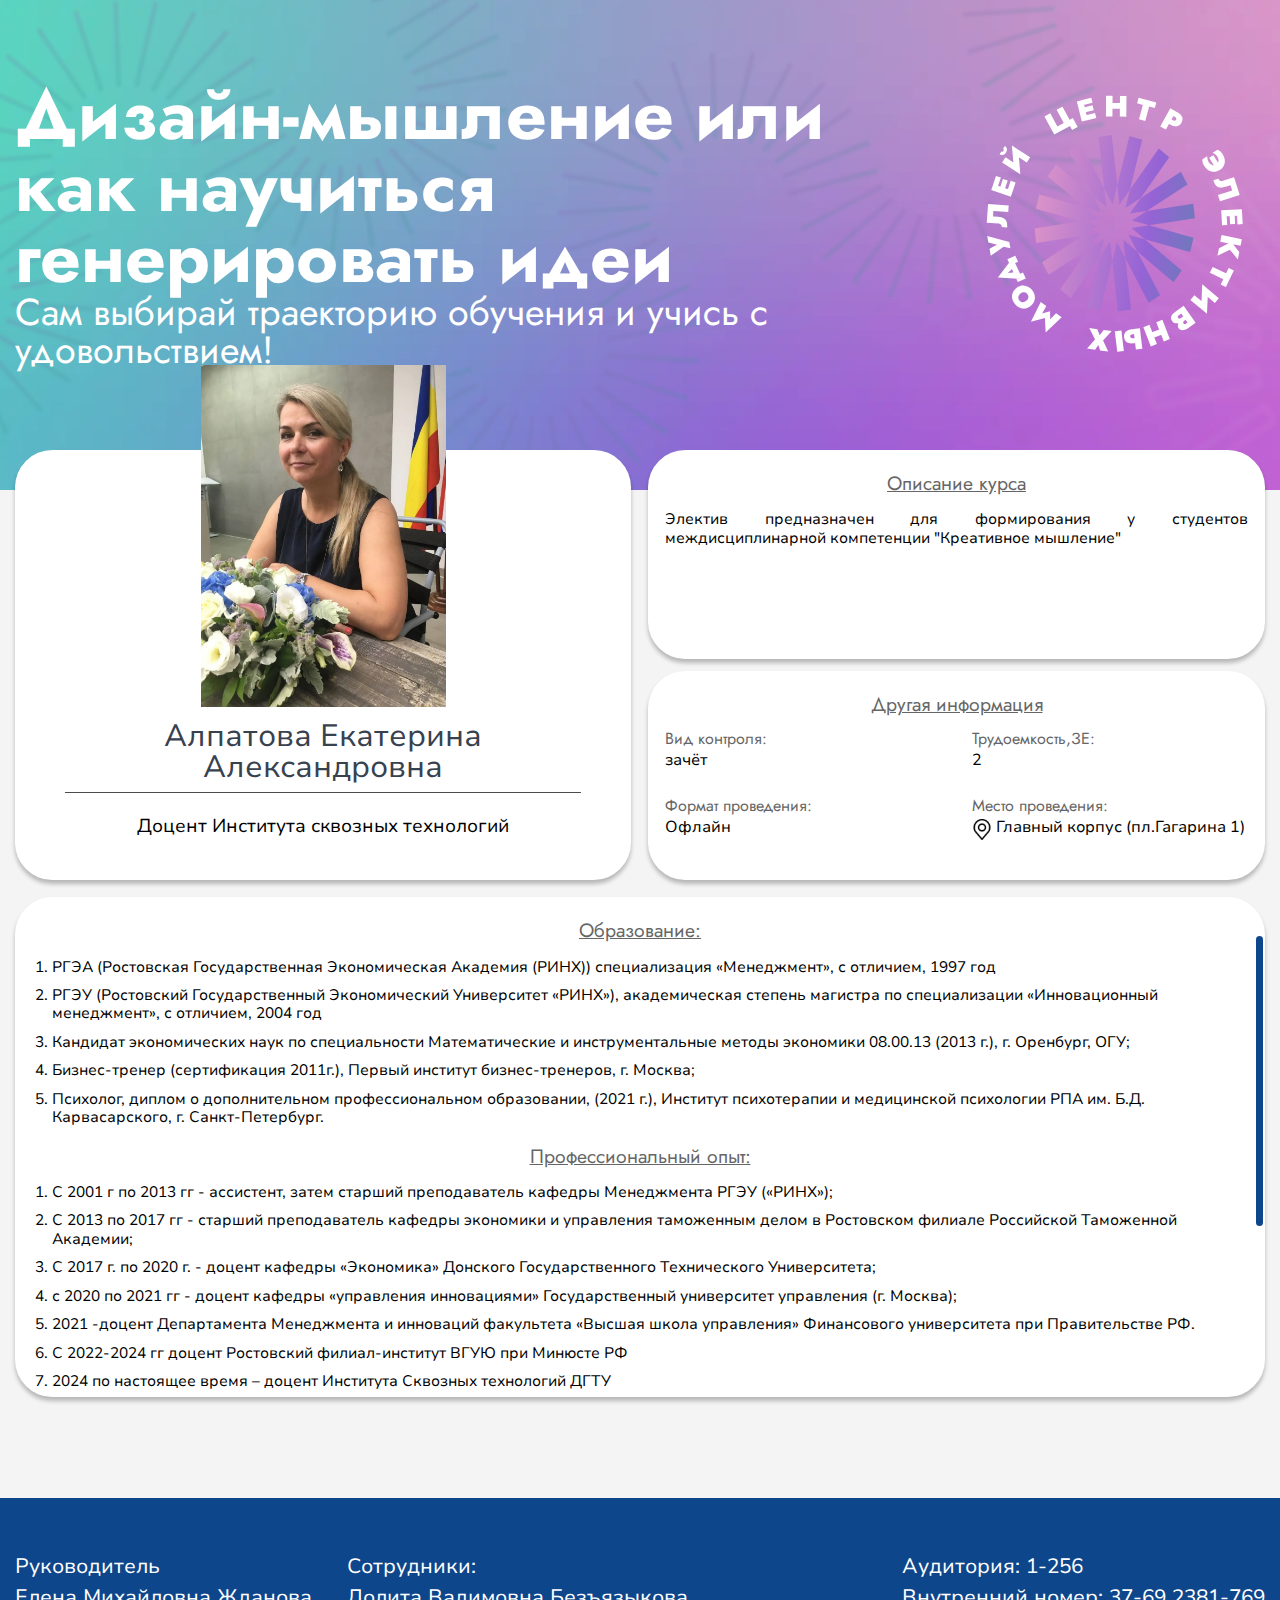
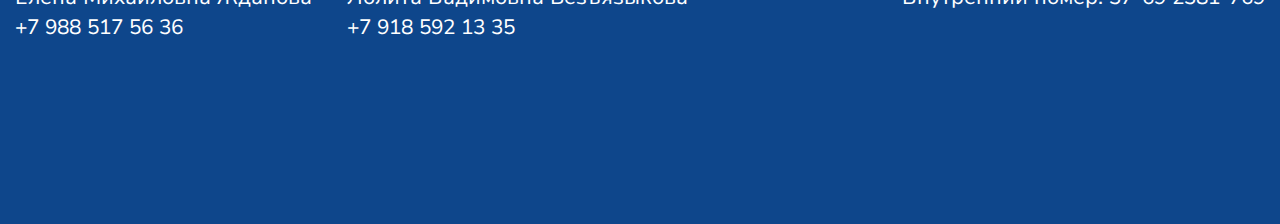
==== elective.html @ 0a111657 "Add files via upload" ====
<!DOCTYPE html>
<html lang="ru">

<head>
	<title>Электив</title>
	<meta charset="UTF-8">
	<meta name="format-detection" content="telephone=no">
	<link rel="stylesheet" href="css/style.min.css?_v=20250312160101">
	<meta name="viewport" content="width=device-width, initial-scale=1.0">
</head>

<body>
	<div class="wrapper">
		<header class="header header--elective">
			<div class="header__container">
				<div class="header__left">
					<h1 class="header__title header__title--bold">Дизайн-мышление или как научиться генерировать идеи</h1>
					<p class="header__subtitle">Сам выбирай траекторию обучения и учись с удовольствием!</p>
				</div>
				<a href="index.html" class="header__right">
					<img src="img/logo.svg" alt="logo">
				</a>
			</div>
		</header>
		<main class="page">
			<div class="page__container">
				<section class="elective">
					<div class="elective__author">
						<div class="elective__img">
							<picture><source srcset="img/teachers/2.webp" type="image/webp"><img src="img/teachers/2.jpg" alt="2"></picture>
						</div>
						<p class="elective__name">
							Алпатова Екатерина Александровна
						</p>
						<p class="elective__subtitle">
							Доцент Института сквозных технологий
						</p>
					</div>
					<div class="elective__double-block">
						<div class="elective__annotation" data-simplebar>
							<p class="elective__block-title">Описание курса</p>
							<div class="elective__text">
								<p>
									Электив предназначен для формирования у студентов междисциплинарной компетенции "Креативное
									мышление"
								</p>
							</div>
						</div>
						<div class="elective__info">
							<p class="elective__block-title">Другая информация</p>
							<div class="elective__info-blocks">
								<div class="elective__info-block">
									<p class="elective__info-title">Вид контроля:</p>
									<p class="elective__info-text">зачёт</p>
								</div>
								<div class="elective__info-block">
									<p class="elective__info-title">Трудоемкость,ЗЕ:</p>
									<p class="elective__info-text">2</p>
								</div>
								<div class="elective__info-block">
									<p class="elective__info-title">Формат проведения:</p>
									<p class="elective__info-text">Офлайн</p>
								</div>
								<div class="elective__info-block">
									<p class="elective__info-title">Место проведения:</p>
									<p class="elective__info-text">
										<img src="img/location.svg" alt="location">
										Главный корпус (пл.Гагарина 1)
									</p>
								</div>
							</div>
						</div>
					</div>
					<div class="elective__author-info" data-simplebar>
						<p class="elective__block-title">Образование:</p>
						<div class="elective__text">
							<ol>
								<li>
									РГЭА (Ростовская Государственная Экономическая Академия (РИНХ)) специализация «Менеджмент», с
									отличием, 1997 год
								</li>
								<li>
									РГЭУ (Ростовский Государственный Экономический Университет «РИНХ»), академическая степень
									магистра по специализации
									«Инновационный менеджмент», с отличием, 2004 год
								</li>
								<li>
									Кандидат экономических наук по специальности Математические и инструментальные методы
									экономики 08.00.13 (2013 г.), г.
									Оренбург, ОГУ;
								</li>
								<li>
									Бизнес-тренер (сертификация 2011г.), Первый институт бизнес-тренеров, г. Москва;
								</li>
								<li>
									Психолог, диплом о дополнительном профессиональном образовании, (2021 г.), Институт
									психотерапии и медицинской
									психологии РПА им. Б.Д. Карвасарского, г. Санкт-Петербург.
								</li>
							</ol>
						</div>
						<p class="elective__block-title">Профессиональный опыт:</p>
						<div class="elective__text">
							<ol>
								<li>
									С 2001 г по 2013 гг
									- ассистент, затем старший преподаватель кафедры Менеджмента РГЭУ («РИНХ»);
								</li>
								<li>
									С 2013 по 2017 гг
									- старший преподаватель кафедры экономики и управления таможенным делом в Ростовском филиале
									Российской Таможенной
									Академии;
								</li>
								<li>
									С 2017 г. по 2020 г.
									- доцент кафедры «Экономика» Донского Государственного Технического Университета;
								</li>
								<li>
									с 2020 по 2021 гг
									- доцент кафедры «управления инновациями» Государственный университет управления (г. Москва);
								</li>
								<li>
									2021
									-доцент Департамента Менеджмента и инноваций факультета «Высшая школа управления» Финансового
									университета при
									Правительстве РФ.
								</li>
								<li>
									С 2022-2024 гг
									доцент Ростовский филиал-институт ВГУЮ при Минюсте РФ
								</li>
								<li>
									2024 по настоящее время – доцент Института Сквозных технологий ДГТУ
								</li>
								<p>
									С 2004 по 2020 гг. участвовала в качестве преподавателя-тренера в реализации «президентских»
									программ, а также в
									реализации программы «Экономическое развитие и инновационная экономика» по подготовке
									управленческих кадров для
									организаций народного хозяйства РФ»: в сфере здравоохранения, образования и культуры (на базе
									ЮФО).
								</p>
								<p>
									Автор более 20 авторских курсов и тренингов
								</p>
							</ol>
						</div>
					</div>
				</section>
			</div>
		</main>
		<footer class="footer">
			<div class="footer__container">
				<div class="footer__left">
					<div class="footer__block">
						<p>
							Руководитель
						</p>
						<p>
							Елена Михайловна Жданова
						</p>
						<a href="tel:+79885175636">
							+7 988 517 56 36
						</a>
					</div>
					<div class="footer__block">
						<p>
							Сотрудники:
						</p>
						<p>
							Лолита Вадимовна Безъязыкова
						</p>
						<a href="tel:+79185921335">
							+7 918 592 13 35
						</a>
					</div>
				</div>
				<div class="footer__right">
					<div class="footer__block">
						<p>
							Аудитория: 1-256
						</p>
						<p>
							Внутренний номер: 37-69 2381-769
						</p>
					</div>
				</div>
			</div>
		</footer>
	</div>
	<script src="js/app.min.js?_v=20250312160101"></script>
</body>

</html>
---- css/style.min.css ----
@font-face{font-family:Jost;font-display:swap;src:url(../fonts/Jost-Black.woff2) format("woff2"),url(../fonts/Jost-Black.woff) format("woff");font-weight:900;font-style:normal}@font-face{font-family:Jost;font-display:swap;src:url(../fonts/Jost-Bold.woff2) format("woff2"),url(../fonts/Jost-Bold.woff) format("woff");font-weight:700;font-style:normal}@font-face{font-family:Jost;font-display:swap;src:url(../fonts/Jost-Regular.woff2) format("woff2"),url(../fonts/Jost-Regular.woff) format("woff");font-weight:400;font-style:normal}@font-face{font-family:NunitoSans;font-display:swap;src:url(../fonts/NunitoSans-Bold.woff2) format("woff2"),url(../fonts/NunitoSans-Bold.woff) format("woff");font-weight:700;font-style:normal}@font-face{font-family:NunitoSans;font-display:swap;src:url(../fonts/NunitoSans-Regular.woff2) format("woff2"),url(../fonts/NunitoSans-Regular.woff) format("woff");font-weight:400;font-style:normal}*{padding:0;margin:0;border:0}*,:after,:before{-webkit-box-sizing:border-box;box-sizing:border-box}body,html{height:100%;min-width:320px}body{color:#000;line-height:1;font-family:NunitoSans;font-size:1rem;-ms-text-size-adjust:100%;-moz-text-size-adjust:100%;-webkit-text-size-adjust:100%;-webkit-font-smoothing:antialiased;-moz-osx-font-smoothing:grayscale}button,input,textarea{font-family:NunitoSans;font-size:inherit}button{cursor:pointer;color:inherit;background-color:inherit}a{color:inherit}a:link,a:visited{text-decoration:none}a:hover{text-decoration:none}ul li{list-style:none}img{vertical-align:top}h1,h2,h3,h4,h5,h6{font-weight:inherit;font-size:inherit}body{background-color:#f4f4f4}.lock body{overflow:hidden;-ms-touch-action:none;touch-action:none}.wrapper{min-height:100%;display:-webkit-box;display:-ms-flexbox;display:flex;-webkit-box-orient:vertical;-webkit-box-direction:normal;-ms-flex-direction:column;flex-direction:column;overflow:hidden}.wrapper>main{-webkit-box-flex:1;-ms-flex:1 1 auto;flex:1 1 auto}.wrapper>*{min-width:0}[class*=__container]{max-width:106.25rem;-webkit-box-sizing:content-box;box-sizing:content-box;margin:0 auto;padding:0 .9375rem}[class*=-ibg]{position:relative}[class*=-ibg] img{position:absolute;width:100%;height:100%;top:0;left:0;-o-object-fit:cover;object-fit:cover}[class*=-ibg_contain] img{-o-object-fit:contain;object-fit:contain}@-webkit-keyframes animateCircle{from{-webkit-transform:rotate(0);transform:rotate(0)}to{-webkit-transform:rotate(360deg);transform:rotate(360deg)}}@keyframes animateCircle{from{-webkit-transform:rotate(0);transform:rotate(0)}to{-webkit-transform:rotate(360deg);transform:rotate(360deg)}}.no-webp .header{background:url(../img/lines.svg) center/cover no-repeat,url(../img/bg.png) center/cover no-repeat}.header__container{display:-webkit-box;display:-ms-flexbox;display:flex;-webkit-box-align:center;-ms-flex-align:center;align-items:center;-webkit-box-pack:justify;-ms-flex-pack:justify;justify-content:space-between;gap:3.125rem}.header__left{color:#fff;font-family:Jost}.header__title{line-height:100%}.header__title--bold{font-weight:700}.header__subtitle{line-height:100%}.header__right img{max-width:100%;min-width:18.75rem;-webkit-animation:animateCircle 50s linear forwards infinite;animation:animateCircle 50s linear forwards infinite}.footer{background-color:#0e468b;color:#fff}.footer__container{display:-webkit-box;display:-ms-flexbox;display:flex;-webkit-box-align:start;-ms-flex-align:start;align-items:flex-start;-webkit-box-pack:justify;-ms-flex-pack:justify;justify-content:space-between;-webkit-column-gap:1.25rem;-moz-column-gap:1.25rem;column-gap:1.25rem;row-gap:2.5rem;-ms-flex-wrap:wrap;flex-wrap:wrap}.footer__left{display:-webkit-box;display:-ms-flexbox;display:flex;-webkit-box-align:start;-ms-flex-align:start;align-items:flex-start;-webkit-column-gap:2.1875rem;-moz-column-gap:2.1875rem;column-gap:2.1875rem;row-gap:.9375rem;-ms-flex-wrap:wrap;flex-wrap:wrap}.footer__block{display:-webkit-box;display:-ms-flexbox;display:flex;-webkit-box-orient:vertical;-webkit-box-direction:normal;-ms-flex-direction:column;flex-direction:column;gap:.625rem}.electives{display:-webkit-box;display:-ms-flexbox;display:flex;-webkit-box-orient:vertical;-webkit-box-direction:normal;-ms-flex-direction:column;flex-direction:column}.electives__header{background-color:#fff;-webkit-box-shadow:0 4px 4px rgba(0,0,0,.25);box-shadow:0 4px 4px rgba(0,0,0,.25)}.electives__header p{font-family:Jost;color:#38424f}.electives__search-block{display:-webkit-box;display:-ms-flexbox;display:flex;-webkit-box-align:end;-ms-flex-align:end;align-items:flex-end;gap:1.0625rem}.electives__search-input{-webkit-box-flex:0;-ms-flex:0 0 41%;flex:0 0 41%}.electives__search-input p{font-family:Jost;margin:0 0 .4375rem 0;color:#38424f}.electives__input{width:100%;outline:0;padding:.625rem 1.875rem;border-radius:.375rem;-webkit-box-shadow:0 4px 4px rgba(0,0,0,.25);box-shadow:0 4px 4px rgba(0,0,0,.25);font-size:1.25rem;color:#888e95}.electives__input::-webkit-input-placeholder{color:#888e95}.electives__input::-moz-placeholder{color:#888e95}.electives__input:-ms-input-placeholder{color:#888e95}.electives__input::-ms-input-placeholder{color:#888e95}.electives__input::placeholder{color:#888e95}.electives__btn{-webkit-box-flex:1;-ms-flex:1 1 100%;flex:1 1 100%;border:1px solid #848a91;color:#848a91;border-radius:.375rem;padding:.6875rem;-webkit-transition:.1s;transition:.1s}.electives__blocks{margin:2.9375rem 0 0 0;display:-ms-grid;display:grid;grid-template-columns:repeat(auto-fit,minmax(450px,1fr));-webkit-column-gap:1.5625rem;-moz-column-gap:1.5625rem;column-gap:1.5625rem;row-gap:1.0625rem}.electives__nav{margin:2.25rem 0 0 0;-ms-flex-item-align:center;-ms-grid-row-align:center;align-self:center;display:-webkit-box;display:-ms-flexbox;display:flex;-webkit-box-align:center;-ms-flex-align:center;align-items:center;gap:.625rem}.electives__nav li._active{color:#0e468b}.electives__nav li a{-webkit-transition:.1s;transition:.1s}.elective-block{background-color:#fff;-webkit-box-shadow:0 4px 4px rgba(0,0,0,.25);box-shadow:0 4px 4px rgba(0,0,0,.25);display:-webkit-box;display:-ms-flexbox;display:flex;-webkit-box-orient:vertical;-webkit-box-direction:normal;-ms-flex-direction:column;flex-direction:column;-webkit-transition:.1s;transition:.1s}.elective-block__title{font-family:Jost;font-weight:700;font-size:1.25rem;text-decoration:underline;-webkit-transition:.1s;transition:.1s}.elective-block__author>p{color:#888e95}.elective-block__author-block{margin:.75rem 0 0 0;display:-webkit-box;display:-ms-flexbox;display:flex;-webkit-box-align:start;-ms-flex-align:start;align-items:flex-start;gap:1.5625rem}.elective-block__img{-webkit-box-flex:0;-ms-flex:0 0 5.625rem;flex:0 0 5.625rem;width:5.625rem;height:5.625rem;border-radius:50%;overflow:hidden}.elective-block__img img{max-width:100%}.elective-block__author-name{font-weight:700;color:#38424f;font-size:1rem;margin:0 0 .625rem 0}.elective-block__description p,.elective-block__description ul{line-height:120%}.elective-block__description p:not(:last-child),.elective-block__description ul:not(:last-child){margin-bottom:.9375rem}.elective-block__description p._bold{font-weight:600}.questions{margin:2.25rem 0 0 0;background:#fff;-webkit-box-shadow:0 4px 4px rgba(0,0,0,.25);box-shadow:0 4px 4px rgba(0,0,0,.25)}.questions__title{font-family:Jost;font-weight:700;color:#38424f}.spollers__title{text-align:left;width:100%;display:-webkit-box;display:-ms-flexbox;display:flex;-webkit-box-align:center;-ms-flex-align:center;align-items:center;-webkit-box-pack:justify;-ms-flex-pack:justify;justify-content:space-between;gap:.625rem;font-weight:700;color:#38424f;position:relative}.spollers__title::after{content:"";position:absolute;bottom:0;height:1px;background-color:#666}.spollers__title._spoller-active .spollers__plus::after{-webkit-transform:translate(-50%,-50%);-ms-transform:translate(-50%,-50%);transform:translate(-50%,-50%)}.spollers__plus{-webkit-box-flex:0;-ms-flex:0 0 3.75rem;flex:0 0 3.75rem;width:3.75rem;height:3.75rem;border-radius:50%;border:4px solid #666;position:relative}.spollers__plus::after,.spollers__plus::before{content:"";position:absolute;top:50%;left:50%;-webkit-transform:translate(-50%,-50%);-ms-transform:translate(-50%,-50%);transform:translate(-50%,-50%);width:2.0625rem;height:.1875rem;background-color:#666;border-radius:.375rem}.spollers__plus::after{-webkit-transform:translate(-50%,-50%) rotate(90deg);-ms-transform:translate(-50%,-50%) rotate(90deg);transform:translate(-50%,-50%) rotate(90deg);-webkit-transition:.2s;transition:.2s}.spollers__body{background-color:#f4f4f4}.spollers__body p{line-height:120%}.spollers__body p:not(:last-child){margin-bottom:.9375rem}.elective{margin-top:-4.1875rem;display:-ms-grid;display:grid;-ms-grid-columns:(1fr)[3];grid-template-columns:repeat(3,1fr);gap:1.0625rem}.elective>div{max-height:31.25rem}.elective .elective__annotation,.elective .elective__author,.elective .elective__author-info,.elective .elective__info{background-color:#fff;-webkit-box-shadow:0 4px 4px rgba(0,0,0,.25);box-shadow:0 4px 4px rgba(0,0,0,.25)}.elective .elective__annotation .simplebar-scrollbar::before,.elective .elective__author .simplebar-scrollbar::before,.elective .elective__author-info .simplebar-scrollbar::before,.elective .elective__info .simplebar-scrollbar::before{background:#0e468b;border-radius:7px;left:2px;right:2px;opacity:1}.elective__author{min-width:16.25rem;display:-webkit-box;display:-ms-flexbox;display:flex;-webkit-box-orient:vertical;-webkit-box-direction:normal;-ms-flex-direction:column;flex-direction:column;-webkit-box-align:center;-ms-flex-align:center;align-items:center;text-align:center}.elective__img{margin-top:-5.3125rem}.elective__img img{max-width:15.3125rem;width:100%;aspect-ratio:245/342;-o-object-fit:cover;object-fit:cover}.elective__name{margin:.875rem 0 1.375rem 0;padding:0 0 .5625rem 0;color:#38424f;display:inline-block;border-bottom:1px solid #4d4d4d}.elective__subtitle{line-height:120%}.elective .elective__annotation,.elective .elective__author-info{padding:1.5rem 1.0625rem}.elective__block-title{text-align:center;color:#666;text-decoration:underline;font-family:Jost;margin:0 0 1.0625rem 0}.elective__text p{text-align:justify;line-height:120%}.elective__text p:not(:last-child){margin-bottom:.9375rem}.elective__text p._bold{font-weight:600}.elective__text ol,.elective__text ul{line-height:120%}.elective__text ol li:not(:last-child),.elective__text ul li:not(:last-child){margin-bottom:.625rem}.elective__text ol{padding:0 0 0 1.25rem}.elective__double-block{display:-ms-grid;display:grid;-ms-grid-rows:1fr 1fr;grid-template-rows:1fr 1fr;gap:.75rem}.elective__info{padding:1.5rem 1.0625rem;width:100%}.elective__info-blocks{display:-ms-grid;display:grid;-ms-grid-columns:1fr 1fr;grid-template-columns:1fr 1fr;gap:1.875rem}.elective__info-block{display:-webkit-box;display:-ms-flexbox;display:flex;-webkit-box-orient:vertical;-webkit-box-direction:normal;-ms-flex-direction:column;flex-direction:column;gap:.3125rem}.elective__annotation{max-height:16.875rem}.elective__author-info .elective__text:not(:last-child){margin-bottom:1.25rem}.elective__info-title{color:#666;font-family:Jost}[data-simplebar]{position:relative;-webkit-box-orient:vertical;-webkit-box-direction:normal;-ms-flex-direction:column;flex-direction:column;-ms-flex-wrap:wrap;flex-wrap:wrap;-webkit-box-pack:start;-ms-flex-pack:start;justify-content:flex-start;-ms-flex-line-pack:start;align-content:flex-start;-webkit-box-align:start;-ms-flex-align:start;align-items:flex-start}.simplebar-wrapper{overflow:hidden;width:inherit;height:inherit;max-width:inherit;max-height:inherit}.simplebar-mask{direction:inherit;position:absolute;overflow:hidden;padding:0;margin:0;left:0;top:0;bottom:0;right:0;width:auto!important;height:auto!important;z-index:0}.simplebar-offset{direction:inherit!important;-webkit-box-sizing:inherit!important;box-sizing:inherit!important;resize:none!important;position:absolute;top:0;left:0;bottom:0;right:0;padding:0;margin:0;-webkit-overflow-scrolling:touch}.simplebar-content-wrapper{direction:inherit;-webkit-box-sizing:border-box!important;box-sizing:border-box!important;position:relative;display:block;height:100%;width:auto;max-width:100%;max-height:100%;overflow:auto;scrollbar-width:none;-ms-overflow-style:none}.simplebar-content-wrapper::-webkit-scrollbar,.simplebar-hide-scrollbar::-webkit-scrollbar{display:none;width:0;height:0}.simplebar-content:after,.simplebar-content:before{content:" ";display:table}.simplebar-placeholder{max-height:100%;max-width:100%;width:100%;pointer-events:none}.simplebar-height-auto-observer-wrapper{-webkit-box-sizing:inherit!important;box-sizing:inherit!important;height:100%;width:100%;max-width:1px;position:relative;float:left;max-height:1px;overflow:hidden;z-index:-1;padding:0;margin:0;pointer-events:none;-webkit-box-flex:inherit;-ms-flex-positive:inherit;flex-grow:inherit;-ms-flex-negative:0;flex-shrink:0;-ms-flex-preferred-size:0;flex-basis:0}.simplebar-height-auto-observer{-webkit-box-sizing:inherit;box-sizing:inherit;display:block;opacity:0;position:absolute;top:0;left:0;height:1000%;width:1000%;min-height:1px;min-width:1px;overflow:hidden;pointer-events:none;z-index:-1}.simplebar-track{z-index:1;position:absolute;right:0;bottom:0;pointer-events:none;overflow:hidden}[data-simplebar].simplebar-dragging{pointer-events:none;-webkit-touch-callout:none;-webkit-user-select:none;-moz-user-select:none;-ms-user-select:none;user-select:none}[data-simplebar].simplebar-dragging .simplebar-content{pointer-events:none;-webkit-touch-callout:none;-webkit-user-select:none;-moz-user-select:none;-ms-user-select:none;user-select:none}[data-simplebar].simplebar-dragging .simplebar-track{pointer-events:all}.simplebar-scrollbar{position:absolute;left:0;right:0;min-height:10px}.simplebar-scrollbar:before{position:absolute;content:"";background:#0e468b;border-radius:7px;left:2px;right:2px;opacity:0;-webkit-transition:opacity .2s .5s linear;transition:opacity .2s .5s linear}.simplebar-scrollbar.simplebar-visible:before{opacity:.5;-webkit-transition-delay:0s;transition-delay:0s;-webkit-transition-duration:0s;transition-duration:0s}.simplebar-track.simplebar-vertical{top:0;width:11px}.simplebar-scrollbar:before{top:2px;bottom:2px;left:2px;right:2px}.simplebar-track.simplebar-horizontal{left:0;height:11px}.simplebar-track.simplebar-horizontal .simplebar-scrollbar{right:auto;left:0;top:0;bottom:0;min-height:0;min-width:10px;width:auto}[data-simplebar-direction=rtl] .simplebar-track.simplebar-vertical{right:auto;left:0}.simplebar-dummy-scrollbar-size{direction:rtl;position:fixed;opacity:0;visibility:hidden;height:500px;width:500px;overflow-y:hidden;overflow-x:scroll;-ms-overflow-style:scrollbar!important}.simplebar-dummy-scrollbar-size>div{width:200%;height:200%;margin:10px 0}.simplebar-hide-scrollbar{position:fixed;left:0;visibility:hidden;overflow-y:scroll;scrollbar-width:none;-ms-overflow-style:none}@media (min-width:108.125em){.header{padding-top:6.25rem}.header{padding-bottom:6rem}.header__title{font-size:5.625rem}.header__subtitle{font-size:3rem}.header--elective{padding-bottom:10rem}.footer{margin-top:8.125rem}.footer{padding-top:4.6875rem}.footer{padding-bottom:15.625rem}.footer__block a,.footer__block p{font-size:1.5rem}.electives{margin-top:4.75rem}.electives__header{padding-top:3.25rem}.electives__header{padding-bottom:3.25rem}.electives__header{padding-left:4rem}.electives__header{padding-eight:4rem}.electives__header{border-radius:1.875rem}.electives__header p{font-size:3rem}.electives__search-block{margin-top:2.9375rem}.electives__search-input p{font-size:2.25rem}.electives__nav li{font-size:1.5rem}.elective-block{border-radius:1.875rem}.elective-block{padding-top:3rem}.elective-block{padding-bottom:9.375rem}.elective-block{padding-left:4rem}.elective-block{padding-right:4rem}.elective-block__title{margin-bottom:2.5rem}.elective-block__description{margin-top:4.375rem}.questions{border-radius:1.875rem}.questions{padding-top:4.5rem}.questions{padding-bottom:3.3125rem}.questions__title{font-size:4.375rem}.questions__title{padding-left:4rem}.questions__title{padding-right:4rem}.questions__spollers{margin-top:4.6875rem}.spollers__title{font-size:1.5rem}.spollers__title{padding-top:1.625rem}.spollers__title{padding-bottom:1.625rem}.spollers__title{padding-left:4rem}.spollers__title{padding-right:4rem}.spollers__title::after{left:4rem}.spollers__title::after{right:4rem}.spollers__body{padding-top:2.5rem}.spollers__body{padding-bottom:3.75rem}.spollers__body{padding-left:4rem}.spollers__body{padding-right:4rem}.spollers__body p{font-size:1.25rem}.elective .elective__annotation,.elective .elective__author,.elective .elective__author-info,.elective .elective__info{border-radius:3.125rem}.elective .elective__annotation .simplebar-content-wrapper,.elective .elective__author .simplebar-content-wrapper,.elective .elective__author-info .simplebar-content-wrapper,.elective .elective__info .simplebar-content-wrapper{border-radius:3.125rem}.elective .elective__annotation .simplebar-track.simplebar-vertical,.elective .elective__author .simplebar-track.simplebar-vertical,.elective .elective__author-info .simplebar-track.simplebar-vertical,.elective .elective__info .simplebar-track.simplebar-vertical{top:3.125rem}.elective .elective__annotation .simplebar-track.simplebar-vertical,.elective .elective__author .simplebar-track.simplebar-vertical,.elective .elective__author-info .simplebar-track.simplebar-vertical,.elective .elective__info .simplebar-track.simplebar-vertical{bottom:3.125rem}.elective__author{padding-left:4rem}.elective__author{padding-right:4rem}.elective__author{padding-bottom:3.375rem}.elective__name{font-size:2.25rem}.elective__subtitle{font-size:1.25rem}.elective__block-title{font-size:1.25rem}.elective__text p{font-size:1rem}.elective__text ol,.elective__text ul{font-size:1rem}}@media (max-width:85em){.elective{margin-top:-2.5rem}}@media (max-width:81.25em){.elective{-ms-grid-columns:1fr 1fr;grid-template-columns:1fr 1fr}.elective__author-info{-ms-grid-column:1;-ms-grid-column-span:2;grid-column:1/3}}@media (max-width:71.875em){.electives__search-input{-webkit-box-flex:0;-ms-flex:0 0 35%;flex:0 0 35%}}@media (max-width:69.375em){.elective__author{max-width:100%}.elective__img{margin-top:-2.8125rem}.elective .elective__annotation,.elective .elective__author-info{max-width:100%}.elective__info{max-width:100%}}@media (max-width:68.75em){.spollers__plus{-webkit-box-flex:0;-ms-flex:0 0 2.5rem;flex:0 0 2.5rem;width:2.5rem;height:2.5rem;border:2px solid #666}.spollers__plus::after,.spollers__plus::before{width:1.25rem;height:.125rem}}@media (max-width:62.5em){.header__right img{width:12.5rem;min-width:auto}.electives__blocks{grid-template-columns:repeat(auto-fit,minmax(350px,1fr))}}@media (max-width:56.25em){.elective{margin-top:-1.25rem;display:-ms-grid;display:grid;-ms-grid-columns:1fr;grid-template-columns:1fr}.elective__double-block{max-height:43.75rem!important}.elective__author-info{-ms-grid-column:1;-ms-grid-column-span:1;grid-column:1/2}}@media (max-width:47.5em){.electives__search-block{-webkit-box-orient:vertical;-webkit-box-direction:normal;-ms-flex-direction:column;flex-direction:column;gap:.625rem;-webkit-box-align:end;-ms-flex-align:end;align-items:flex-end}.electives__search-input{-webkit-box-flex:1;-ms-flex:1 1 100%;flex:1 1 100%;width:100%}.electives__btn{margin:.3125rem 0 0 0}}@media (max-width:46.25em){.elective{margin-top:3.75rem}}@media (max-width:35.625em){.header__container{-webkit-box-orient:vertical;-webkit-box-direction:reverse;-ms-flex-direction:column-reverse;flex-direction:column-reverse;-webkit-box-align:start;-ms-flex-align:start;align-items:flex-start;gap:.625rem}.header__title{margin:0 0 .625rem 0}.header__right img{width:6.25rem;min-width:auto}}@media (max-width:31.25em){.electives__blocks{-ms-grid-columns:1fr;grid-template-columns:1fr}}@media (max-width:20em){.header{padding-top:1.25rem}.header{padding-bottom:1.25rem}.header__title{font-size:2rem}.header__subtitle{font-size:1rem}.header--elective{padding-bottom:1.25rem}.footer{margin-top:2.5rem}.footer{padding-top:1.25rem}.footer{padding-bottom:3.125rem}.footer__block a,.footer__block p{font-size:.875rem}.electives{margin-top:1.875rem}.electives__header{padding-top:.9375rem}.electives__header{padding-bottom:.9375rem}.electives__header{padding-left:1.25rem}.electives__header{padding-eight:1.25rem}.electives__header{border-radius:.625rem}.electives__header p{font-size:1.375rem}.electives__search-block{margin-top:.9375rem}.electives__search-input p{font-size:1.125rem}.electives__nav li{font-size:1.125rem}.elective-block{border-radius:.625rem}.elective-block{padding-top:1.25rem}.elective-block{padding-bottom:2.5rem}.elective-block{padding-left:1.25rem}.elective-block{padding-right:1.25rem}.elective-block__title{margin-bottom:.9375rem}.elective-block__description{margin-top:1.875rem}.questions{border-radius:.625rem}.questions{padding-top:1.875rem}.questions{padding-bottom:1.25rem}.questions__title{font-size:1.875rem}.questions__title{padding-left:.9375rem}.questions__title{padding-right:.9375rem}.questions__spollers{margin-top:1.25rem}.spollers__title{font-size:1.125rem}.spollers__title{padding-top:.625rem}.spollers__title{padding-bottom:.625rem}.spollers__title{padding-left:.9375rem}.spollers__title{padding-right:.9375rem}.spollers__title::after{left:.9375rem}.spollers__title::after{right:.9375rem}.spollers__body{padding-top:1.25rem}.spollers__body{padding-bottom:1.25rem}.spollers__body{padding-left:.9375rem}.spollers__body{padding-right:.9375rem}.spollers__body p{font-size:1rem}.elective .elective__annotation,.elective .elective__author,.elective .elective__author-info,.elective .elective__info{border-radius:.625rem}.elective .elective__annotation .simplebar-content-wrapper,.elective .elective__author .simplebar-content-wrapper,.elective .elective__author-info .simplebar-content-wrapper,.elective .elective__info .simplebar-content-wrapper{border-radius:.625rem}.elective .elective__annotation .simplebar-track.simplebar-vertical,.elective .elective__author .simplebar-track.simplebar-vertical,.elective .elective__author-info .simplebar-track.simplebar-vertical,.elective .elective__info .simplebar-track.simplebar-vertical{top:.625rem}.elective .elective__annotation .simplebar-track.simplebar-vertical,.elective .elective__author .simplebar-track.simplebar-vertical,.elective .elective__author-info .simplebar-track.simplebar-vertical,.elective .elective__info .simplebar-track.simplebar-vertical{bottom:.625rem}.elective__author{padding-left:1.25rem}.elective__author{padding-right:1.25rem}.elective__author{padding-bottom:1.25rem}.elective__name{font-size:1.25rem}.elective__subtitle{font-size:1rem}.elective__block-title{font-size:1.125rem}.elective__text p{font-size:.875rem}.elective__text ol,.elective__text ul{font-size:.875rem}}@media (min-width:20em)and (max-width:108.125em){@supports (padding-top:clamp(1.25rem ,0.115248227rem + 5.6737588652vw ,6.25rem)){.header{padding-top:clamp(1.25rem ,.115248227rem + 5.6737588652vw ,6.25rem)}}@supports not (padding-top:clamp(1.25rem ,0.115248227rem + 5.6737588652vw ,6.25rem)){.header{padding-top:calc(1.25rem + 5*(100vw - 20rem)/ 88.125)}}@supports (padding-bottom:clamp(1.25rem ,0.1719858156rem + 5.390070922vw ,6rem)){.header{padding-bottom:clamp(1.25rem ,.1719858156rem + 5.390070922vw ,6rem)}}@supports not (padding-bottom:clamp(1.25rem ,0.1719858156rem + 5.390070922vw ,6rem)){.header{padding-bottom:calc(1.25rem + 4.75*(100vw - 20rem)/ 88.125)}}@supports (font-size:clamp(2rem ,1.1773049645rem + 4.1134751773vw ,5.625rem)){.header__title{font-size:clamp(2rem ,1.1773049645rem + 4.1134751773vw ,5.625rem)}}@supports not (font-size:clamp(2rem ,1.1773049645rem + 4.1134751773vw ,5.625rem)){.header__title{font-size:calc(2rem + 3.625*(100vw - 20rem)/ 88.125)}}@supports (font-size:clamp(1rem ,0.5460992908rem + 2.2695035461vw ,3rem)){.header__subtitle{font-size:clamp(1rem ,.5460992908rem + 2.2695035461vw ,3rem)}}@supports not (font-size:clamp(1rem ,0.5460992908rem + 2.2695035461vw ,3rem)){.header__subtitle{font-size:calc(1rem + 2*(100vw - 20rem)/ 88.125)}}@supports (padding-bottom:clamp(1.25rem ,-0.7358156028rem + 9.9290780142vw ,10rem)){.header--elective{padding-bottom:clamp(1.25rem ,-.7358156028rem + 9.9290780142vw ,10rem)}}@supports not (padding-bottom:clamp(1.25rem ,-0.7358156028rem + 9.9290780142vw ,10rem)){.header--elective{padding-bottom:calc(1.25rem + 8.75*(100vw - 20rem)/ 88.125)}}@supports (margin-top:clamp(2.5rem ,1.2234042553rem + 6.3829787234vw ,8.125rem)){.footer{margin-top:clamp(2.5rem ,1.2234042553rem + 6.3829787234vw ,8.125rem)}}@supports not (margin-top:clamp(2.5rem ,1.2234042553rem + 6.3829787234vw ,8.125rem)){.footer{margin-top:calc(2.5rem + 5.625*(100vw - 20rem)/ 88.125)}}@supports (padding-top:clamp(1.25rem ,0.469858156rem + 3.9007092199vw ,4.6875rem)){.footer{padding-top:clamp(1.25rem ,.469858156rem + 3.9007092199vw ,4.6875rem)}}@supports not (padding-top:clamp(1.25rem ,0.469858156rem + 3.9007092199vw ,4.6875rem)){.footer{padding-top:calc(1.25rem + 3.4375*(100vw - 20rem)/ 88.125)}}@supports (padding-bottom:clamp(3.125rem ,0.2881205674rem + 14.1843971631vw ,15.625rem)){.footer{padding-bottom:clamp(3.125rem ,.2881205674rem + 14.1843971631vw ,15.625rem)}}@supports not (padding-bottom:clamp(3.125rem ,0.2881205674rem + 14.1843971631vw ,15.625rem)){.footer{padding-bottom:calc(3.125rem + 12.5*(100vw - 20rem)/ 88.125)}}@supports (font-size:clamp(0.875rem ,0.7331560284rem + 0.7092198582vw ,1.5rem)){.footer__block a,.footer__block p{font-size:clamp(.875rem ,.7331560284rem + .7092198582vw ,1.5rem)}}@supports not (font-size:clamp(0.875rem ,0.7331560284rem + 0.7092198582vw ,1.5rem)){.footer__block a,.footer__block p{font-size:calc(.875rem + .625*(100vw - 20rem)/ 88.125)}}@supports (margin-top:clamp(1.875rem ,1.2225177305rem + 3.2624113475vw ,4.75rem)){.electives{margin-top:clamp(1.875rem ,1.2225177305rem + 3.2624113475vw ,4.75rem)}}@supports not (margin-top:clamp(1.875rem ,1.2225177305rem + 3.2624113475vw ,4.75rem)){.electives{margin-top:calc(1.875rem + 2.875*(100vw - 20rem)/ 88.125)}}@supports (padding-top:clamp(0.9375rem ,0.412677305rem + 2.6241134752vw ,3.25rem)){.electives__header{padding-top:clamp(.9375rem ,.412677305rem + 2.6241134752vw ,3.25rem)}}@supports not (padding-top:clamp(0.9375rem ,0.412677305rem + 2.6241134752vw ,3.25rem)){.electives__header{padding-top:calc(.9375rem + 2.3125*(100vw - 20rem)/ 88.125)}}@supports (padding-bottom:clamp(0.9375rem ,0.412677305rem + 2.6241134752vw ,3.25rem)){.electives__header{padding-bottom:clamp(.9375rem ,.412677305rem + 2.6241134752vw ,3.25rem)}}@supports not (padding-bottom:clamp(0.9375rem ,0.412677305rem + 2.6241134752vw ,3.25rem)){.electives__header{padding-bottom:calc(.9375rem + 2.3125*(100vw - 20rem)/ 88.125)}}@supports (padding-left:clamp(1.25rem ,0.6258865248rem + 3.1205673759vw ,4rem)){.electives__header{padding-left:clamp(1.25rem ,.6258865248rem + 3.1205673759vw ,4rem)}}@supports not (padding-left:clamp(1.25rem ,0.6258865248rem + 3.1205673759vw ,4rem)){.electives__header{padding-left:calc(1.25rem + 2.75*(100vw - 20rem)/ 88.125)}}@supports (padding-eight:clamp(1.25rem ,0.6258865248rem + 3.1205673759vw ,4rem)){.electives__header{padding-eight:clamp(1.25rem ,.6258865248rem + 3.1205673759vw ,4rem)}}@supports not (padding-eight:clamp(1.25rem ,0.6258865248rem + 3.1205673759vw ,4rem)){.electives__header{padding-eight:calc(1.25rem + 2.75*(100vw - 20rem)/ 88.125)}}@supports (border-radius:clamp(0.625rem ,0.3413120567rem + 1.4184397163vw ,1.875rem)){.electives__header{border-radius:clamp(.625rem ,.3413120567rem + 1.4184397163vw ,1.875rem)}}@supports not (border-radius:clamp(0.625rem ,0.3413120567rem + 1.4184397163vw ,1.875rem)){.electives__header{border-radius:calc(.625rem + 1.25*(100vw - 20rem)/ 88.125)}}@supports (font-size:clamp(1.375rem ,1.0062056738rem + 1.8439716312vw ,3rem)){.electives__header p{font-size:clamp(1.375rem ,1.0062056738rem + 1.8439716312vw ,3rem)}}@supports not (font-size:clamp(1.375rem ,1.0062056738rem + 1.8439716312vw ,3rem)){.electives__header p{font-size:calc(1.375rem + 1.625*(100vw - 20rem)/ 88.125)}}@supports (margin-top:clamp(0.9375rem ,0.4835992908rem + 2.2695035461vw ,2.9375rem)){.electives__search-block{margin-top:clamp(.9375rem ,.4835992908rem + 2.2695035461vw ,2.9375rem)}}@supports not (margin-top:clamp(0.9375rem ,0.4835992908rem + 2.2695035461vw ,2.9375rem)){.electives__search-block{margin-top:calc(.9375rem + 2*(100vw - 20rem)/ 88.125)}}@supports (font-size:clamp(1.125rem ,0.8696808511rem + 1.2765957447vw ,2.25rem)){.electives__search-input p{font-size:clamp(1.125rem ,.8696808511rem + 1.2765957447vw ,2.25rem)}}@supports not (font-size:clamp(1.125rem ,0.8696808511rem + 1.2765957447vw ,2.25rem)){.electives__search-input p{font-size:calc(1.125rem + 1.125*(100vw - 20rem)/ 88.125)}}@supports (font-size:clamp(1.125rem ,1.039893617rem + 0.4255319149vw ,1.5rem)){.electives__nav li{font-size:clamp(1.125rem ,1.039893617rem + .4255319149vw ,1.5rem)}}@supports not (font-size:clamp(1.125rem ,1.039893617rem + 0.4255319149vw ,1.5rem)){.electives__nav li{font-size:calc(1.125rem + .375*(100vw - 20rem)/ 88.125)}}@supports (border-radius:clamp(0.625rem ,0.3413120567rem + 1.4184397163vw ,1.875rem)){.elective-block{border-radius:clamp(.625rem ,.3413120567rem + 1.4184397163vw ,1.875rem)}}@supports not (border-radius:clamp(0.625rem ,0.3413120567rem + 1.4184397163vw ,1.875rem)){.elective-block{border-radius:calc(.625rem + 1.25*(100vw - 20rem)/ 88.125)}}@supports (padding-top:clamp(1.25rem ,0.8528368794rem + 1.9858156028vw ,3rem)){.elective-block{padding-top:clamp(1.25rem ,.8528368794rem + 1.9858156028vw ,3rem)}}@supports not (padding-top:clamp(1.25rem ,0.8528368794rem + 1.9858156028vw ,3rem)){.elective-block{padding-top:calc(1.25rem + 1.75*(100vw - 20rem)/ 88.125)}}@supports (padding-bottom:clamp(2.5rem ,0.9397163121rem + 7.8014184397vw ,9.375rem)){.elective-block{padding-bottom:clamp(2.5rem ,.9397163121rem + 7.8014184397vw ,9.375rem)}}@supports not (padding-bottom:clamp(2.5rem ,0.9397163121rem + 7.8014184397vw ,9.375rem)){.elective-block{padding-bottom:calc(2.5rem + 6.875*(100vw - 20rem)/ 88.125)}}@supports (padding-left:clamp(1.25rem ,0.6258865248rem + 3.1205673759vw ,4rem)){.elective-block{padding-left:clamp(1.25rem ,.6258865248rem + 3.1205673759vw ,4rem)}}@supports not (padding-left:clamp(1.25rem ,0.6258865248rem + 3.1205673759vw ,4rem)){.elective-block{padding-left:calc(1.25rem + 2.75*(100vw - 20rem)/ 88.125)}}@supports (padding-right:clamp(1.25rem ,0.6258865248rem + 3.1205673759vw ,4rem)){.elective-block{padding-right:clamp(1.25rem ,.6258865248rem + 3.1205673759vw ,4rem)}}@supports not (padding-right:clamp(1.25rem ,0.6258865248rem + 3.1205673759vw ,4rem)){.elective-block{padding-right:calc(1.25rem + 2.75*(100vw - 20rem)/ 88.125)}}@supports (margin-bottom:clamp(0.9375rem ,0.5828900709rem + 1.7730496454vw ,2.5rem)){.elective-block__title{margin-bottom:clamp(.9375rem ,.5828900709rem + 1.7730496454vw ,2.5rem)}}@supports not (margin-bottom:clamp(0.9375rem ,0.5828900709rem + 1.7730496454vw ,2.5rem)){.elective-block__title{margin-bottom:calc(.9375rem + 1.5625*(100vw - 20rem)/ 88.125)}}@supports (margin-top:clamp(1.875rem ,1.3076241135rem + 2.8368794326vw ,4.375rem)){.elective-block__description{margin-top:clamp(1.875rem ,1.3076241135rem + 2.8368794326vw ,4.375rem)}}@supports not (margin-top:clamp(1.875rem ,1.3076241135rem + 2.8368794326vw ,4.375rem)){.elective-block__description{margin-top:calc(1.875rem + 2.5*(100vw - 20rem)/ 88.125)}}@supports (border-radius:clamp(0.625rem ,0.3413120567rem + 1.4184397163vw ,1.875rem)){.questions{border-radius:clamp(.625rem ,.3413120567rem + 1.4184397163vw ,1.875rem)}}@supports not (border-radius:clamp(0.625rem ,0.3413120567rem + 1.4184397163vw ,1.875rem)){.questions{border-radius:calc(.625rem + 1.25*(100vw - 20rem)/ 88.125)}}@supports (padding-top:clamp(1.875rem ,1.2792553191rem + 2.9787234043vw ,4.5rem)){.questions{padding-top:clamp(1.875rem ,1.2792553191rem + 2.9787234043vw ,4.5rem)}}@supports not (padding-top:clamp(1.875rem ,1.2792553191rem + 2.9787234043vw ,4.5rem)){.questions{padding-top:calc(1.875rem + 2.625*(100vw - 20rem)/ 88.125)}}@supports (padding-bottom:clamp(1.25rem ,0.7819148936rem + 2.3404255319vw ,3.3125rem)){.questions{padding-bottom:clamp(1.25rem ,.7819148936rem + 2.3404255319vw ,3.3125rem)}}@supports not (padding-bottom:clamp(1.25rem ,0.7819148936rem + 2.3404255319vw ,3.3125rem)){.questions{padding-bottom:calc(1.25rem + 2.0625*(100vw - 20rem)/ 88.125)}}@supports (font-size:clamp(1.875rem ,1.3076241135rem + 2.8368794326vw ,4.375rem)){.questions__title{font-size:clamp(1.875rem ,1.3076241135rem + 2.8368794326vw ,4.375rem)}}@supports not (font-size:clamp(1.875rem ,1.3076241135rem + 2.8368794326vw ,4.375rem)){.questions__title{font-size:calc(1.875rem + 2.5*(100vw - 20rem)/ 88.125)}}@supports (padding-left:clamp(0.9375rem ,0.242464539rem + 3.475177305vw ,4rem)){.questions__title{padding-left:clamp(.9375rem ,.242464539rem + 3.475177305vw ,4rem)}}@supports not (padding-left:clamp(0.9375rem ,0.242464539rem + 3.475177305vw ,4rem)){.questions__title{padding-left:calc(.9375rem + 3.0625*(100vw - 20rem)/ 88.125)}}@supports (padding-right:clamp(0.9375rem ,0.242464539rem + 3.475177305vw ,4rem)){.questions__title{padding-right:clamp(.9375rem ,.242464539rem + 3.475177305vw ,4rem)}}@supports not (padding-right:clamp(0.9375rem ,0.242464539rem + 3.475177305vw ,4rem)){.questions__title{padding-right:calc(.9375rem + 3.0625*(100vw - 20rem)/ 88.125)}}@supports (margin-top:clamp(1.25rem ,0.469858156rem + 3.9007092199vw ,4.6875rem)){.questions__spollers{margin-top:clamp(1.25rem ,.469858156rem + 3.9007092199vw ,4.6875rem)}}@supports not (margin-top:clamp(1.25rem ,0.469858156rem + 3.9007092199vw ,4.6875rem)){.questions__spollers{margin-top:calc(1.25rem + 3.4375*(100vw - 20rem)/ 88.125)}}@supports (font-size:clamp(1.125rem ,1.039893617rem + 0.4255319149vw ,1.5rem)){.spollers__title{font-size:clamp(1.125rem ,1.039893617rem + .4255319149vw ,1.5rem)}}@supports not (font-size:clamp(1.125rem ,1.039893617rem + 0.4255319149vw ,1.5rem)){.spollers__title{font-size:calc(1.125rem + .375*(100vw - 20rem)/ 88.125)}}@supports (padding-top:clamp(0.625rem ,0.3980496454rem + 1.134751773vw ,1.625rem)){.spollers__title{padding-top:clamp(.625rem ,.3980496454rem + 1.134751773vw ,1.625rem)}}@supports not (padding-top:clamp(0.625rem ,0.3980496454rem + 1.134751773vw ,1.625rem)){.spollers__title{padding-top:calc(.625rem + 1*(100vw - 20rem)/ 88.125)}}@supports (padding-bottom:clamp(0.625rem ,0.3980496454rem + 1.134751773vw ,1.625rem)){.spollers__title{padding-bottom:clamp(.625rem ,.3980496454rem + 1.134751773vw ,1.625rem)}}@supports not (padding-bottom:clamp(0.625rem ,0.3980496454rem + 1.134751773vw ,1.625rem)){.spollers__title{padding-bottom:calc(.625rem + 1*(100vw - 20rem)/ 88.125)}}@supports (padding-left:clamp(0.9375rem ,0.242464539rem + 3.475177305vw ,4rem)){.spollers__title{padding-left:clamp(.9375rem ,.242464539rem + 3.475177305vw ,4rem)}}@supports not (padding-left:clamp(0.9375rem ,0.242464539rem + 3.475177305vw ,4rem)){.spollers__title{padding-left:calc(.9375rem + 3.0625*(100vw - 20rem)/ 88.125)}}@supports (padding-right:clamp(0.9375rem ,0.242464539rem + 3.475177305vw ,4rem)){.spollers__title{padding-right:clamp(.9375rem ,.242464539rem + 3.475177305vw ,4rem)}}@supports not (padding-right:clamp(0.9375rem ,0.242464539rem + 3.475177305vw ,4rem)){.spollers__title{padding-right:calc(.9375rem + 3.0625*(100vw - 20rem)/ 88.125)}}@supports (left:clamp(0.9375rem ,0.242464539rem + 3.475177305vw ,4rem)){.spollers__title::after{left:clamp(.9375rem ,.242464539rem + 3.475177305vw ,4rem)}}@supports not (left:clamp(0.9375rem ,0.242464539rem + 3.475177305vw ,4rem)){.spollers__title::after{left:calc(.9375rem + 3.0625*(100vw - 20rem)/ 88.125)}}@supports (right:clamp(0.9375rem ,0.242464539rem + 3.475177305vw ,4rem)){.spollers__title::after{right:clamp(.9375rem ,.242464539rem + 3.475177305vw ,4rem)}}@supports not (right:clamp(0.9375rem ,0.242464539rem + 3.475177305vw ,4rem)){.spollers__title::after{right:calc(.9375rem + 3.0625*(100vw - 20rem)/ 88.125)}}@supports (padding-top:clamp(1.25rem ,0.9663120567rem + 1.4184397163vw ,2.5rem)){.spollers__body{padding-top:clamp(1.25rem ,.9663120567rem + 1.4184397163vw ,2.5rem)}}@supports not (padding-top:clamp(1.25rem ,0.9663120567rem + 1.4184397163vw ,2.5rem)){.spollers__body{padding-top:calc(1.25rem + 1.25*(100vw - 20rem)/ 88.125)}}@supports (padding-bottom:clamp(1.25rem ,0.6826241135rem + 2.8368794326vw ,3.75rem)){.spollers__body{padding-bottom:clamp(1.25rem ,.6826241135rem + 2.8368794326vw ,3.75rem)}}@supports not (padding-bottom:clamp(1.25rem ,0.6826241135rem + 2.8368794326vw ,3.75rem)){.spollers__body{padding-bottom:calc(1.25rem + 2.5*(100vw - 20rem)/ 88.125)}}@supports (padding-left:clamp(0.9375rem ,0.242464539rem + 3.475177305vw ,4rem)){.spollers__body{padding-left:clamp(.9375rem ,.242464539rem + 3.475177305vw ,4rem)}}@supports not (padding-left:clamp(0.9375rem ,0.242464539rem + 3.475177305vw ,4rem)){.spollers__body{padding-left:calc(.9375rem + 3.0625*(100vw - 20rem)/ 88.125)}}@supports (padding-right:clamp(0.9375rem ,0.242464539rem + 3.475177305vw ,4rem)){.spollers__body{padding-right:clamp(.9375rem ,.242464539rem + 3.475177305vw ,4rem)}}@supports not (padding-right:clamp(0.9375rem ,0.242464539rem + 3.475177305vw ,4rem)){.spollers__body{padding-right:calc(.9375rem + 3.0625*(100vw - 20rem)/ 88.125)}}@supports (font-size:clamp(1rem ,0.9432624113rem + 0.2836879433vw ,1.25rem)){.spollers__body p{font-size:clamp(1rem ,.9432624113rem + .2836879433vw ,1.25rem)}}@supports not (font-size:clamp(1rem ,0.9432624113rem + 0.2836879433vw ,1.25rem)){.spollers__body p{font-size:calc(1rem + .25*(100vw - 20rem)/ 88.125)}}@supports (border-radius:clamp(0.625rem ,0.0576241135rem + 2.8368794326vw ,3.125rem)){.elective .elective__annotation,.elective .elective__author,.elective .elective__author-info,.elective .elective__info{border-radius:clamp(.625rem ,.0576241135rem + 2.8368794326vw ,3.125rem)}}@supports not (border-radius:clamp(0.625rem ,0.0576241135rem + 2.8368794326vw ,3.125rem)){.elective .elective__annotation,.elective .elective__author,.elective .elective__author-info,.elective .elective__info{border-radius:calc(.625rem + 2.5*(100vw - 20rem)/ 88.125)}}@supports (border-radius:clamp(0.625rem ,0.0576241135rem + 2.8368794326vw ,3.125rem)){.elective .elective__annotation .simplebar-content-wrapper,.elective .elective__author .simplebar-content-wrapper,.elective .elective__author-info .simplebar-content-wrapper,.elective .elective__info .simplebar-content-wrapper{border-radius:clamp(.625rem ,.0576241135rem + 2.8368794326vw ,3.125rem)}}@supports not (border-radius:clamp(0.625rem ,0.0576241135rem + 2.8368794326vw ,3.125rem)){.elective .elective__annotation .simplebar-content-wrapper,.elective .elective__author .simplebar-content-wrapper,.elective .elective__author-info .simplebar-content-wrapper,.elective .elective__info .simplebar-content-wrapper{border-radius:calc(.625rem + 2.5*(100vw - 20rem)/ 88.125)}}@supports (top:clamp(0.625rem ,0.0576241135rem + 2.8368794326vw ,3.125rem)){.elective .elective__annotation .simplebar-track.simplebar-vertical,.elective .elective__author .simplebar-track.simplebar-vertical,.elective .elective__author-info .simplebar-track.simplebar-vertical,.elective .elective__info .simplebar-track.simplebar-vertical{top:clamp(.625rem ,.0576241135rem + 2.8368794326vw ,3.125rem)}}@supports not (top:clamp(0.625rem ,0.0576241135rem + 2.8368794326vw ,3.125rem)){.elective .elective__annotation .simplebar-track.simplebar-vertical,.elective .elective__author .simplebar-track.simplebar-vertical,.elective .elective__author-info .simplebar-track.simplebar-vertical,.elective .elective__info .simplebar-track.simplebar-vertical{top:calc(.625rem + 2.5*(100vw - 20rem)/ 88.125)}}@supports (bottom:clamp(0.625rem ,0.0576241135rem + 2.8368794326vw ,3.125rem)){.elective .elective__annotation .simplebar-track.simplebar-vertical,.elective .elective__author .simplebar-track.simplebar-vertical,.elective .elective__author-info .simplebar-track.simplebar-vertical,.elective .elective__info .simplebar-track.simplebar-vertical{bottom:clamp(.625rem ,.0576241135rem + 2.8368794326vw ,3.125rem)}}@supports not (bottom:clamp(0.625rem ,0.0576241135rem + 2.8368794326vw ,3.125rem)){.elective .elective__annotation .simplebar-track.simplebar-vertical,.elective .elective__author .simplebar-track.simplebar-vertical,.elective .elective__author-info .simplebar-track.simplebar-vertical,.elective .elective__info .simplebar-track.simplebar-vertical{bottom:calc(.625rem + 2.5*(100vw - 20rem)/ 88.125)}}@supports (padding-left:clamp(1.25rem ,0.6258865248rem + 3.1205673759vw ,4rem)){.elective__author{padding-left:clamp(1.25rem ,.6258865248rem + 3.1205673759vw ,4rem)}}@supports not (padding-left:clamp(1.25rem ,0.6258865248rem + 3.1205673759vw ,4rem)){.elective__author{padding-left:calc(1.25rem + 2.75*(100vw - 20rem)/ 88.125)}}@supports (padding-right:clamp(1.25rem ,0.6258865248rem + 3.1205673759vw ,4rem)){.elective__author{padding-right:clamp(1.25rem ,.6258865248rem + 3.1205673759vw ,4rem)}}@supports not (padding-right:clamp(1.25rem ,0.6258865248rem + 3.1205673759vw ,4rem)){.elective__author{padding-right:calc(1.25rem + 2.75*(100vw - 20rem)/ 88.125)}}@supports (padding-bottom:clamp(1.25rem ,0.7677304965rem + 2.4113475177vw ,3.375rem)){.elective__author{padding-bottom:clamp(1.25rem ,.7677304965rem + 2.4113475177vw ,3.375rem)}}@supports not (padding-bottom:clamp(1.25rem ,0.7677304965rem + 2.4113475177vw ,3.375rem)){.elective__author{padding-bottom:calc(1.25rem + 2.125*(100vw - 20rem)/ 88.125)}}@supports (font-size:clamp(1.25rem ,1.0230496454rem + 1.134751773vw ,2.25rem)){.elective__name{font-size:clamp(1.25rem ,1.0230496454rem + 1.134751773vw ,2.25rem)}}@supports not (font-size:clamp(1.25rem ,1.0230496454rem + 1.134751773vw ,2.25rem)){.elective__name{font-size:calc(1.25rem + 1*(100vw - 20rem)/ 88.125)}}@supports (font-size:clamp(1rem ,0.9432624113rem + 0.2836879433vw ,1.25rem)){.elective__subtitle{font-size:clamp(1rem ,.9432624113rem + .2836879433vw ,1.25rem)}}@supports not (font-size:clamp(1rem ,0.9432624113rem + 0.2836879433vw ,1.25rem)){.elective__subtitle{font-size:calc(1rem + .25*(100vw - 20rem)/ 88.125)}}@supports (font-size:clamp(1.125rem ,1.0966312057rem + 0.1418439716vw ,1.25rem)){.elective__block-title{font-size:clamp(1.125rem ,1.0966312057rem + .1418439716vw ,1.25rem)}}@supports not (font-size:clamp(1.125rem ,1.0966312057rem + 0.1418439716vw ,1.25rem)){.elective__block-title{font-size:calc(1.125rem + .125*(100vw - 20rem)/ 88.125)}}@supports (font-size:clamp(0.875rem ,0.8466312057rem + 0.1418439716vw ,1rem)){.elective__text p{font-size:clamp(.875rem ,.8466312057rem + .1418439716vw ,1rem)}}@supports not (font-size:clamp(0.875rem ,0.8466312057rem + 0.1418439716vw ,1rem)){.elective__text p{font-size:calc(.875rem + .125*(100vw - 20rem)/ 88.125)}}@supports (font-size:clamp(0.875rem ,0.8466312057rem + 0.1418439716vw ,1rem)){.elective__text ol,.elective__text ul{font-size:clamp(.875rem ,.8466312057rem + .1418439716vw ,1rem)}}@supports not (font-size:clamp(0.875rem ,0.8466312057rem + 0.1418439716vw ,1rem)){.elective__text ol,.elective__text ul{font-size:calc(.875rem + .125*(100vw - 20rem)/ 88.125)}}}@media (any-hover:hover){.footer__block a:hover{text-decoration:underline}.electives__btn:hover{background-color:#848a91;color:#fff}.electives__nav li a:hover{color:#0e468b}.elective-block:hover{-webkit-box-shadow:0 4px 20px rgba(0,0,0,.25);box-shadow:0 4px 20px rgba(0,0,0,.25)}.elective-block:hover .elective-block__title{color:#0e468b}}.webp .header{background:url(../img/lines.svg) center/cover no-repeat,url(../img/bg.webp) center/cover no-repeat}
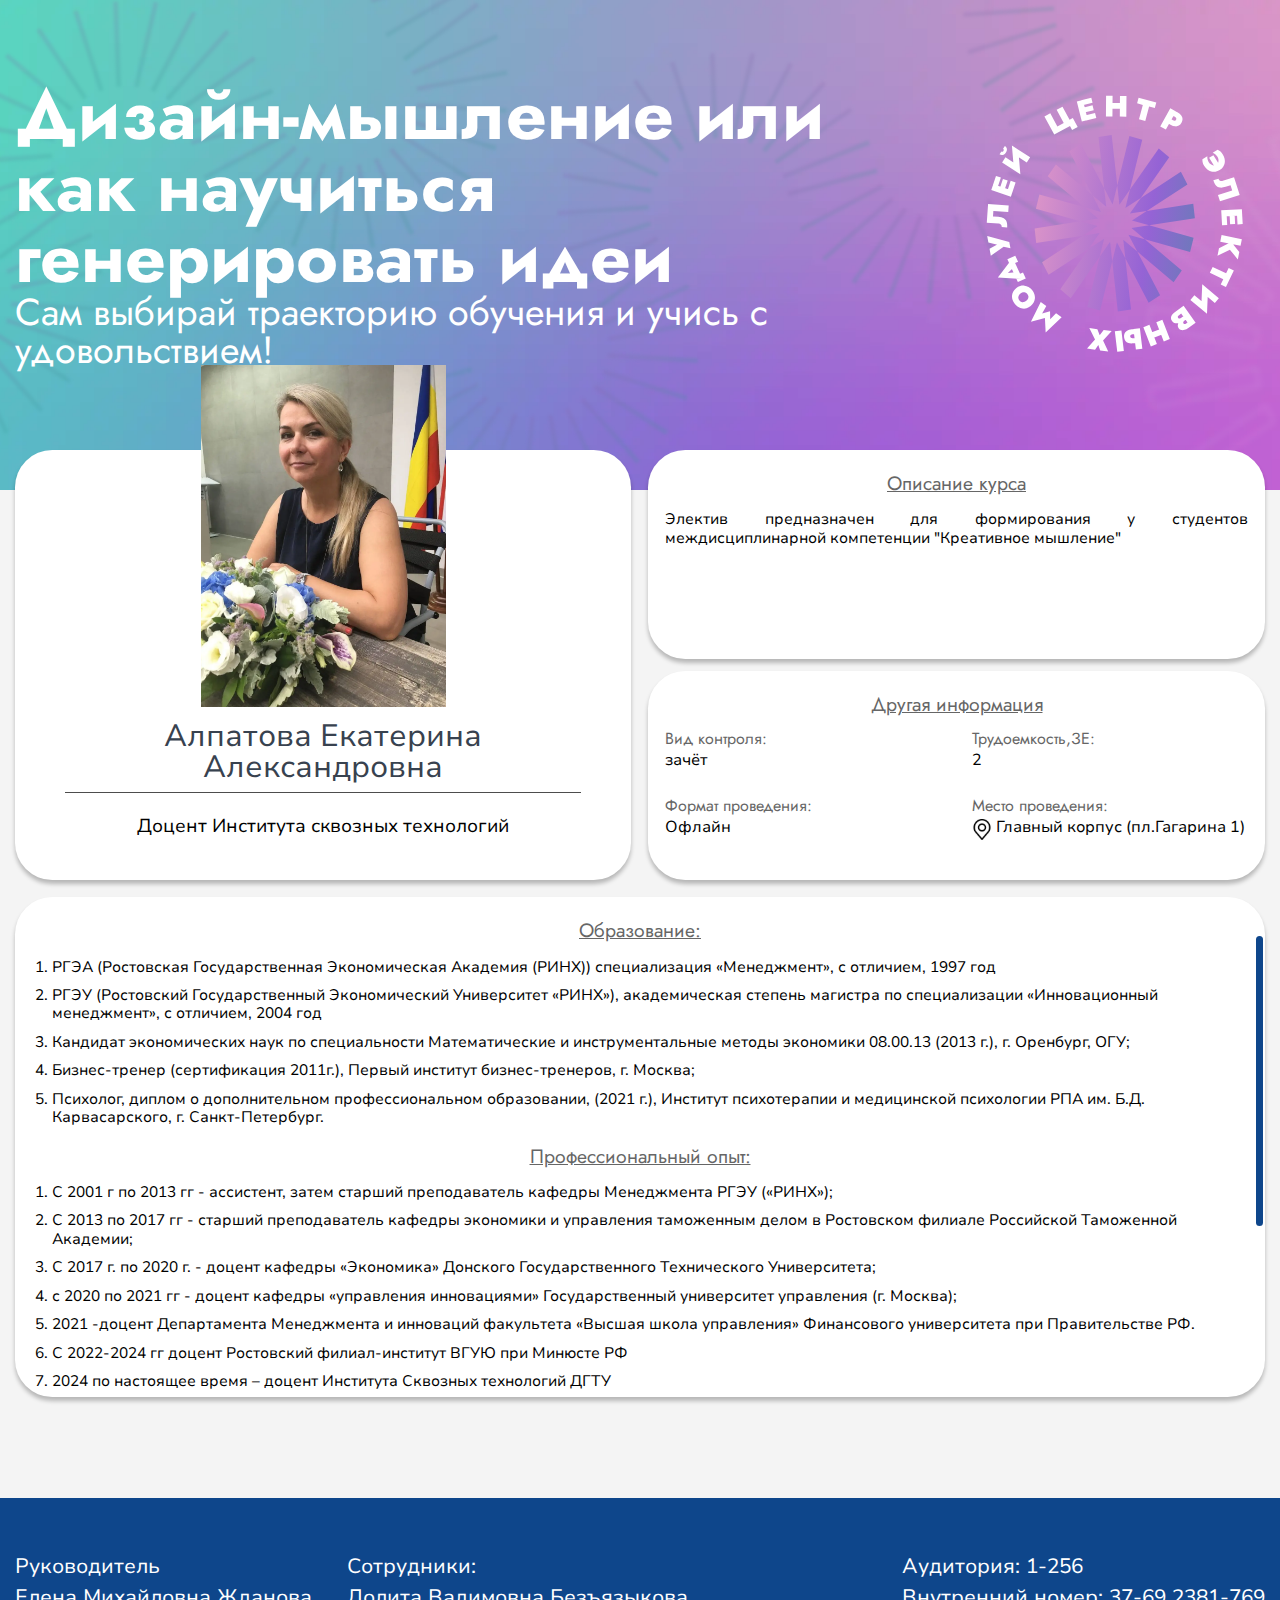
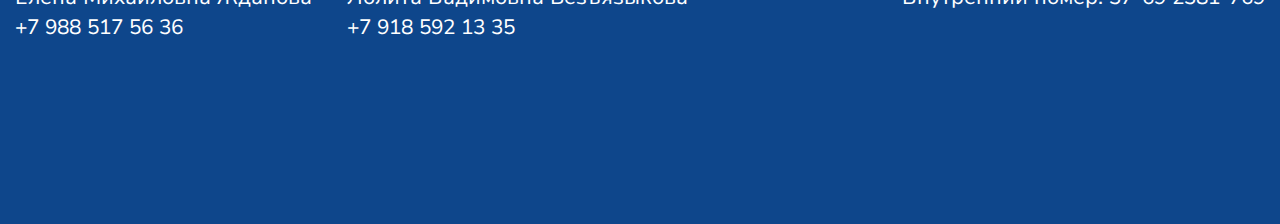
==== commit 93666c8b: "Add files via upload" ====
--- a/elective.html
+++ b/elective.html
@@ -5,7 +5,7 @@
 	<title>Электив</title>
 	<meta charset="UTF-8">
 	<meta name="format-detection" content="telephone=no">
-	<link rel="stylesheet" href="css/style.min.css?_v=20250312160101">
+	<link rel="stylesheet" href="css/style.min.css?_v=20250313123957">
 	<meta name="viewport" content="width=device-width, initial-scale=1.0">
 </head>
 
@@ -189,7 +189,7 @@
 			</div>
 		</footer>
 	</div>
-	<script src="js/app.min.js?_v=20250312160101"></script>
+	<script src="js/app.min.js?_v=20250313123957"></script>
 </body>
 
 </html>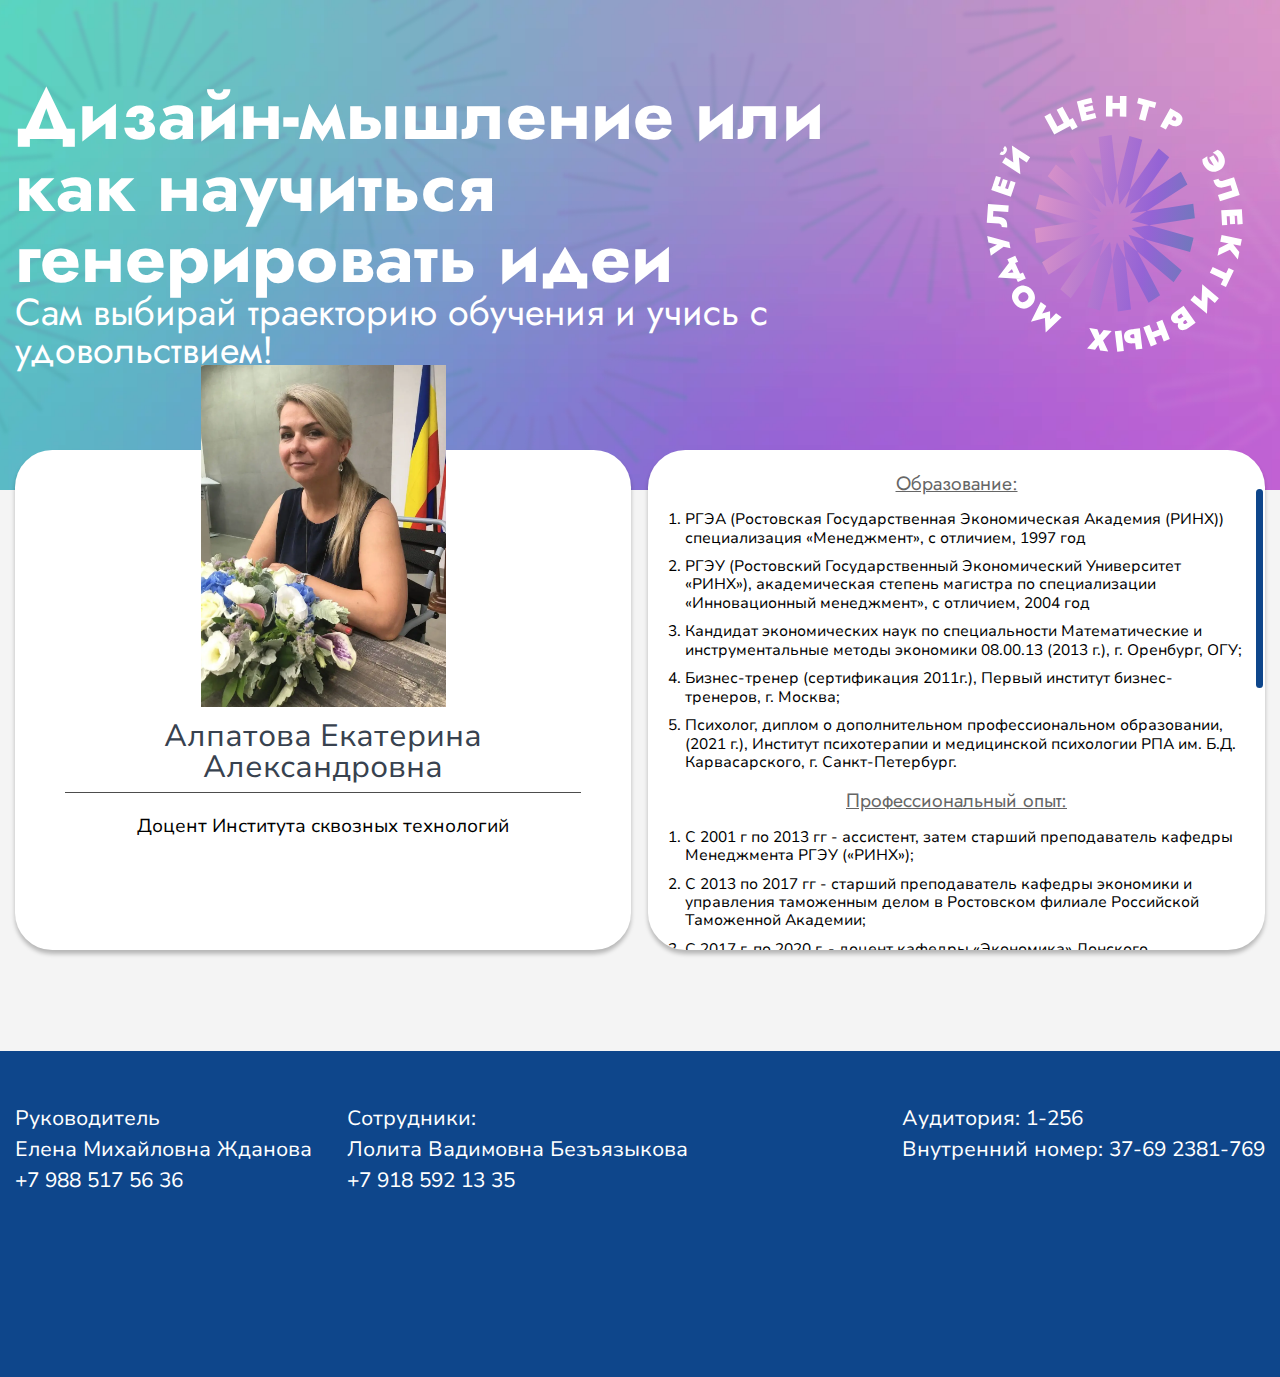
==== commit 1643e0fb: "Add files via upload" ====
--- a/elective.html
+++ b/elective.html
@@ -5,7 +5,7 @@
 	<title>Электив</title>
 	<meta charset="UTF-8">
 	<meta name="format-detection" content="telephone=no">
-	<link rel="stylesheet" href="css/style.min.css?_v=20250313123957">
+	<link rel="stylesheet" href="css/style.min.css?_v=20250313220002">
 	<meta name="viewport" content="width=device-width, initial-scale=1.0">
 </head>
 
@@ -36,7 +36,7 @@
 							Доцент Института сквозных технологий
 						</p>
 					</div>
-					<div class="elective__double-block">
+					<!-- <div class="elective__double-block">
 						<div class="elective__annotation" data-simplebar>
 							<p class="elective__block-title">Описание курса</p>
 							<div class="elective__text">
@@ -70,7 +70,7 @@
 								</div>
 							</div>
 						</div>
-					</div>
+					</div> -->
 					<div class="elective__author-info" data-simplebar>
 						<p class="elective__block-title">Образование:</p>
 						<div class="elective__text">
@@ -189,7 +189,7 @@
 			</div>
 		</footer>
 	</div>
-	<script src="js/app.min.js?_v=20250313123957"></script>
+	<script src="js/app.min.js?_v=20250313220002"></script>
 </body>
 
 </html>--- a/css/style.min.css
+++ b/css/style.min.css
@@ -1 +1 @@
-@font-face{font-family:Jost;font-display:swap;src:url(../fonts/Jost-Black.woff2) format("woff2"),url(../fonts/Jost-Black.woff) format("woff");font-weight:900;font-style:normal}@font-face{font-family:Jost;font-display:swap;src:url(../fonts/Jost-Bold.woff2) format("woff2"),url(../fonts/Jost-Bold.woff) format("woff");font-weight:700;font-style:normal}@font-face{font-family:Jost;font-display:swap;src:url(../fonts/Jost-Regular.woff2) format("woff2"),url(../fonts/Jost-Regular.woff) format("woff");font-weight:400;font-style:normal}@font-face{font-family:NunitoSans;font-display:swap;src:url(../fonts/NunitoSans-Bold.woff2) format("woff2"),url(../fonts/NunitoSans-Bold.woff) format("woff");font-weight:700;font-style:normal}@font-face{font-family:NunitoSans;font-display:swap;src:url(../fonts/NunitoSans-Regular.woff2) format("woff2"),url(../fonts/NunitoSans-Regular.woff) format("woff");font-weight:400;font-style:normal}*{padding:0;margin:0;border:0}*,:after,:before{-webkit-box-sizing:border-box;box-sizing:border-box}body,html{height:100%;min-width:320px}body{color:#000;line-height:1;font-family:NunitoSans;font-size:1rem;-ms-text-size-adjust:100%;-moz-text-size-adjust:100%;-webkit-text-size-adjust:100%;-webkit-font-smoothing:antialiased;-moz-osx-font-smoothing:grayscale}button,input,textarea{font-family:NunitoSans;font-size:inherit}button{cursor:pointer;color:inherit;background-color:inherit}a{color:inherit}a:link,a:visited{text-decoration:none}a:hover{text-decoration:none}ul li{list-style:none}img{vertical-align:top}h1,h2,h3,h4,h5,h6{font-weight:inherit;font-size:inherit}body{background-color:#f4f4f4}.lock body{overflow:hidden;-ms-touch-action:none;touch-action:none}.wrapper{min-height:100%;display:-webkit-box;display:-ms-flexbox;display:flex;-webkit-box-orient:vertical;-webkit-box-direction:normal;-ms-flex-direction:column;flex-direction:column;overflow:hidden}.wrapper>main{-webkit-box-flex:1;-ms-flex:1 1 auto;flex:1 1 auto}.wrapper>*{min-width:0}[class*=__container]{max-width:106.25rem;-webkit-box-sizing:content-box;box-sizing:content-box;margin:0 auto;padding:0 .9375rem}[class*=-ibg]{position:relative}[class*=-ibg] img{position:absolute;width:100%;height:100%;top:0;left:0;-o-object-fit:cover;object-fit:cover}[class*=-ibg_contain] img{-o-object-fit:contain;object-fit:contain}@-webkit-keyframes animateCircle{from{-webkit-transform:rotate(0);transform:rotate(0)}to{-webkit-transform:rotate(360deg);transform:rotate(360deg)}}@keyframes animateCircle{from{-webkit-transform:rotate(0);transform:rotate(0)}to{-webkit-transform:rotate(360deg);transform:rotate(360deg)}}.no-webp .header{background:url(../img/lines.svg) center/cover no-repeat,url(../img/bg.png) center/cover no-repeat}.header__container{display:-webkit-box;display:-ms-flexbox;display:flex;-webkit-box-align:center;-ms-flex-align:center;align-items:center;-webkit-box-pack:justify;-ms-flex-pack:justify;justify-content:space-between;gap:3.125rem}.header__left{color:#fff;font-family:Jost}.header__title{line-height:100%}.header__title--bold{font-weight:700}.header__subtitle{line-height:100%}.header__right img{max-width:100%;min-width:18.75rem;-webkit-animation:animateCircle 50s linear forwards infinite;animation:animateCircle 50s linear forwards infinite}.footer{background-color:#0e468b;color:#fff}.footer__container{display:-webkit-box;display:-ms-flexbox;display:flex;-webkit-box-align:start;-ms-flex-align:start;align-items:flex-start;-webkit-box-pack:justify;-ms-flex-pack:justify;justify-content:space-between;-webkit-column-gap:1.25rem;-moz-column-gap:1.25rem;column-gap:1.25rem;row-gap:2.5rem;-ms-flex-wrap:wrap;flex-wrap:wrap}.footer__left{display:-webkit-box;display:-ms-flexbox;display:flex;-webkit-box-align:start;-ms-flex-align:start;align-items:flex-start;-webkit-column-gap:2.1875rem;-moz-column-gap:2.1875rem;column-gap:2.1875rem;row-gap:.9375rem;-ms-flex-wrap:wrap;flex-wrap:wrap}.footer__block{display:-webkit-box;display:-ms-flexbox;display:flex;-webkit-box-orient:vertical;-webkit-box-direction:normal;-ms-flex-direction:column;flex-direction:column;gap:.625rem}.electives{display:-webkit-box;display:-ms-flexbox;display:flex;-webkit-box-orient:vertical;-webkit-box-direction:normal;-ms-flex-direction:column;flex-direction:column}.electives__header{background-color:#fff;-webkit-box-shadow:0 4px 4px rgba(0,0,0,.25);box-shadow:0 4px 4px rgba(0,0,0,.25)}.electives__header p{font-family:Jost;color:#38424f}.electives__search-block{display:-webkit-box;display:-ms-flexbox;display:flex;-webkit-box-align:end;-ms-flex-align:end;align-items:flex-end;gap:1.0625rem}.electives__search-input{-webkit-box-flex:0;-ms-flex:0 0 41%;flex:0 0 41%}.electives__search-input p{font-family:Jost;margin:0 0 .4375rem 0;color:#38424f}.electives__input{width:100%;outline:0;padding:.625rem 1.875rem;border-radius:.375rem;-webkit-box-shadow:0 4px 4px rgba(0,0,0,.25);box-shadow:0 4px 4px rgba(0,0,0,.25);font-size:1.25rem;color:#888e95}.electives__input::-webkit-input-placeholder{color:#888e95}.electives__input::-moz-placeholder{color:#888e95}.electives__input:-ms-input-placeholder{color:#888e95}.electives__input::-ms-input-placeholder{color:#888e95}.electives__input::placeholder{color:#888e95}.electives__btn{-webkit-box-flex:1;-ms-flex:1 1 100%;flex:1 1 100%;border:1px solid #848a91;color:#848a91;border-radius:.375rem;padding:.6875rem;-webkit-transition:.1s;transition:.1s}.electives__blocks{margin:2.9375rem 0 0 0;display:-ms-grid;display:grid;grid-template-columns:repeat(auto-fit,minmax(450px,1fr));-webkit-column-gap:1.5625rem;-moz-column-gap:1.5625rem;column-gap:1.5625rem;row-gap:1.0625rem}.electives__nav{margin:2.25rem 0 0 0;-ms-flex-item-align:center;-ms-grid-row-align:center;align-self:center;display:-webkit-box;display:-ms-flexbox;display:flex;-webkit-box-align:center;-ms-flex-align:center;align-items:center;gap:.625rem}.electives__nav li._active{color:#0e468b}.electives__nav li a{-webkit-transition:.1s;transition:.1s}.elective-block{background-color:#fff;-webkit-box-shadow:0 4px 4px rgba(0,0,0,.25);box-shadow:0 4px 4px rgba(0,0,0,.25);display:-webkit-box;display:-ms-flexbox;display:flex;-webkit-box-orient:vertical;-webkit-box-direction:normal;-ms-flex-direction:column;flex-direction:column;-webkit-transition:.1s;transition:.1s}.elective-block__title{font-family:Jost;font-weight:700;font-size:1.25rem;text-decoration:underline;-webkit-transition:.1s;transition:.1s}.elective-block__author>p{color:#888e95}.elective-block__author-block{margin:.75rem 0 0 0;display:-webkit-box;display:-ms-flexbox;display:flex;-webkit-box-align:start;-ms-flex-align:start;align-items:flex-start;gap:1.5625rem}.elective-block__img{-webkit-box-flex:0;-ms-flex:0 0 5.625rem;flex:0 0 5.625rem;width:5.625rem;height:5.625rem;border-radius:50%;overflow:hidden}.elective-block__img img{max-width:100%}.elective-block__author-name{font-weight:700;color:#38424f;font-size:1rem;margin:0 0 .625rem 0}.elective-block__description p,.elective-block__description ul{line-height:120%}.elective-block__description p:not(:last-child),.elective-block__description ul:not(:last-child){margin-bottom:.9375rem}.elective-block__description p._bold{font-weight:600}.questions{margin:2.25rem 0 0 0;background:#fff;-webkit-box-shadow:0 4px 4px rgba(0,0,0,.25);box-shadow:0 4px 4px rgba(0,0,0,.25)}.questions__title{font-family:Jost;font-weight:700;color:#38424f}.spollers__title{text-align:left;width:100%;display:-webkit-box;display:-ms-flexbox;display:flex;-webkit-box-align:center;-ms-flex-align:center;align-items:center;-webkit-box-pack:justify;-ms-flex-pack:justify;justify-content:space-between;gap:.625rem;font-weight:700;color:#38424f;position:relative}.spollers__title::after{content:"";position:absolute;bottom:0;height:1px;background-color:#666}.spollers__title._spoller-active .spollers__plus::after{-webkit-transform:translate(-50%,-50%);-ms-transform:translate(-50%,-50%);transform:translate(-50%,-50%)}.spollers__plus{-webkit-box-flex:0;-ms-flex:0 0 3.75rem;flex:0 0 3.75rem;width:3.75rem;height:3.75rem;border-radius:50%;border:4px solid #666;position:relative}.spollers__plus::after,.spollers__plus::before{content:"";position:absolute;top:50%;left:50%;-webkit-transform:translate(-50%,-50%);-ms-transform:translate(-50%,-50%);transform:translate(-50%,-50%);width:2.0625rem;height:.1875rem;background-color:#666;border-radius:.375rem}.spollers__plus::after{-webkit-transform:translate(-50%,-50%) rotate(90deg);-ms-transform:translate(-50%,-50%) rotate(90deg);transform:translate(-50%,-50%) rotate(90deg);-webkit-transition:.2s;transition:.2s}.spollers__body{background-color:#f4f4f4}.spollers__body p{line-height:120%}.spollers__body p:not(:last-child){margin-bottom:.9375rem}.elective{margin-top:-4.1875rem;display:-ms-grid;display:grid;-ms-grid-columns:(1fr)[3];grid-template-columns:repeat(3,1fr);gap:1.0625rem}.elective>div{max-height:31.25rem}.elective .elective__annotation,.elective .elective__author,.elective .elective__author-info,.elective .elective__info{background-color:#fff;-webkit-box-shadow:0 4px 4px rgba(0,0,0,.25);box-shadow:0 4px 4px rgba(0,0,0,.25)}.elective .elective__annotation .simplebar-scrollbar::before,.elective .elective__author .simplebar-scrollbar::before,.elective .elective__author-info .simplebar-scrollbar::before,.elective .elective__info .simplebar-scrollbar::before{background:#0e468b;border-radius:7px;left:2px;right:2px;opacity:1}.elective__author{min-width:16.25rem;display:-webkit-box;display:-ms-flexbox;display:flex;-webkit-box-orient:vertical;-webkit-box-direction:normal;-ms-flex-direction:column;flex-direction:column;-webkit-box-align:center;-ms-flex-align:center;align-items:center;text-align:center}.elective__img{margin-top:-5.3125rem}.elective__img img{max-width:15.3125rem;width:100%;aspect-ratio:245/342;-o-object-fit:cover;object-fit:cover}.elective__name{margin:.875rem 0 1.375rem 0;padding:0 0 .5625rem 0;color:#38424f;display:inline-block;border-bottom:1px solid #4d4d4d}.elective__subtitle{line-height:120%}.elective .elective__annotation,.elective .elective__author-info{padding:1.5rem 1.0625rem}.elective__block-title{text-align:center;color:#666;text-decoration:underline;font-family:Jost;margin:0 0 1.0625rem 0}.elective__text p{text-align:justify;line-height:120%}.elective__text p:not(:last-child){margin-bottom:.9375rem}.elective__text p._bold{font-weight:600}.elective__text ol,.elective__text ul{line-height:120%}.elective__text ol li:not(:last-child),.elective__text ul li:not(:last-child){margin-bottom:.625rem}.elective__text ol{padding:0 0 0 1.25rem}.elective__double-block{display:-ms-grid;display:grid;-ms-grid-rows:1fr 1fr;grid-template-rows:1fr 1fr;gap:.75rem}.elective__info{padding:1.5rem 1.0625rem;width:100%}.elective__info-blocks{display:-ms-grid;display:grid;-ms-grid-columns:1fr 1fr;grid-template-columns:1fr 1fr;gap:1.875rem}.elective__info-block{display:-webkit-box;display:-ms-flexbox;display:flex;-webkit-box-orient:vertical;-webkit-box-direction:normal;-ms-flex-direction:column;flex-direction:column;gap:.3125rem}.elective__annotation{max-height:16.875rem}.elective__author-info .elective__text:not(:last-child){margin-bottom:1.25rem}.elective__info-title{color:#666;font-family:Jost}[data-simplebar]{position:relative;-webkit-box-orient:vertical;-webkit-box-direction:normal;-ms-flex-direction:column;flex-direction:column;-ms-flex-wrap:wrap;flex-wrap:wrap;-webkit-box-pack:start;-ms-flex-pack:start;justify-content:flex-start;-ms-flex-line-pack:start;align-content:flex-start;-webkit-box-align:start;-ms-flex-align:start;align-items:flex-start}.simplebar-wrapper{overflow:hidden;width:inherit;height:inherit;max-width:inherit;max-height:inherit}.simplebar-mask{direction:inherit;position:absolute;overflow:hidden;padding:0;margin:0;left:0;top:0;bottom:0;right:0;width:auto!important;height:auto!important;z-index:0}.simplebar-offset{direction:inherit!important;-webkit-box-sizing:inherit!important;box-sizing:inherit!important;resize:none!important;position:absolute;top:0;left:0;bottom:0;right:0;padding:0;margin:0;-webkit-overflow-scrolling:touch}.simplebar-content-wrapper{direction:inherit;-webkit-box-sizing:border-box!important;box-sizing:border-box!important;position:relative;display:block;height:100%;width:auto;max-width:100%;max-height:100%;overflow:auto;scrollbar-width:none;-ms-overflow-style:none}.simplebar-content-wrapper::-webkit-scrollbar,.simplebar-hide-scrollbar::-webkit-scrollbar{display:none;width:0;height:0}.simplebar-content:after,.simplebar-content:before{content:" ";display:table}.simplebar-placeholder{max-height:100%;max-width:100%;width:100%;pointer-events:none}.simplebar-height-auto-observer-wrapper{-webkit-box-sizing:inherit!important;box-sizing:inherit!important;height:100%;width:100%;max-width:1px;position:relative;float:left;max-height:1px;overflow:hidden;z-index:-1;padding:0;margin:0;pointer-events:none;-webkit-box-flex:inherit;-ms-flex-positive:inherit;flex-grow:inherit;-ms-flex-negative:0;flex-shrink:0;-ms-flex-preferred-size:0;flex-basis:0}.simplebar-height-auto-observer{-webkit-box-sizing:inherit;box-sizing:inherit;display:block;opacity:0;position:absolute;top:0;left:0;height:1000%;width:1000%;min-height:1px;min-width:1px;overflow:hidden;pointer-events:none;z-index:-1}.simplebar-track{z-index:1;position:absolute;right:0;bottom:0;pointer-events:none;overflow:hidden}[data-simplebar].simplebar-dragging{pointer-events:none;-webkit-touch-callout:none;-webkit-user-select:none;-moz-user-select:none;-ms-user-select:none;user-select:none}[data-simplebar].simplebar-dragging .simplebar-content{pointer-events:none;-webkit-touch-callout:none;-webkit-user-select:none;-moz-user-select:none;-ms-user-select:none;user-select:none}[data-simplebar].simplebar-dragging .simplebar-track{pointer-events:all}.simplebar-scrollbar{position:absolute;left:0;right:0;min-height:10px}.simplebar-scrollbar:before{position:absolute;content:"";background:#0e468b;border-radius:7px;left:2px;right:2px;opacity:0;-webkit-transition:opacity .2s .5s linear;transition:opacity .2s .5s linear}.simplebar-scrollbar.simplebar-visible:before{opacity:.5;-webkit-transition-delay:0s;transition-delay:0s;-webkit-transition-duration:0s;transition-duration:0s}.simplebar-track.simplebar-vertical{top:0;width:11px}.simplebar-scrollbar:before{top:2px;bottom:2px;left:2px;right:2px}.simplebar-track.simplebar-horizontal{left:0;height:11px}.simplebar-track.simplebar-horizontal .simplebar-scrollbar{right:auto;left:0;top:0;bottom:0;min-height:0;min-width:10px;width:auto}[data-simplebar-direction=rtl] .simplebar-track.simplebar-vertical{right:auto;left:0}.simplebar-dummy-scrollbar-size{direction:rtl;position:fixed;opacity:0;visibility:hidden;height:500px;width:500px;overflow-y:hidden;overflow-x:scroll;-ms-overflow-style:scrollbar!important}.simplebar-dummy-scrollbar-size>div{width:200%;height:200%;margin:10px 0}.simplebar-hide-scrollbar{position:fixed;left:0;visibility:hidden;overflow-y:scroll;scrollbar-width:none;-ms-overflow-style:none}@media (min-width:108.125em){.header{padding-top:6.25rem}.header{padding-bottom:6rem}.header__title{font-size:5.625rem}.header__subtitle{font-size:3rem}.header--elective{padding-bottom:10rem}.footer{margin-top:8.125rem}.footer{padding-top:4.6875rem}.footer{padding-bottom:15.625rem}.footer__block a,.footer__block p{font-size:1.5rem}.electives{margin-top:4.75rem}.electives__header{padding-top:3.25rem}.electives__header{padding-bottom:3.25rem}.electives__header{padding-left:4rem}.electives__header{padding-eight:4rem}.electives__header{border-radius:1.875rem}.electives__header p{font-size:3rem}.electives__search-block{margin-top:2.9375rem}.electives__search-input p{font-size:2.25rem}.electives__nav li{font-size:1.5rem}.elective-block{border-radius:1.875rem}.elective-block{padding-top:3rem}.elective-block{padding-bottom:9.375rem}.elective-block{padding-left:4rem}.elective-block{padding-right:4rem}.elective-block__title{margin-bottom:2.5rem}.elective-block__description{margin-top:4.375rem}.questions{border-radius:1.875rem}.questions{padding-top:4.5rem}.questions{padding-bottom:3.3125rem}.questions__title{font-size:4.375rem}.questions__title{padding-left:4rem}.questions__title{padding-right:4rem}.questions__spollers{margin-top:4.6875rem}.spollers__title{font-size:1.5rem}.spollers__title{padding-top:1.625rem}.spollers__title{padding-bottom:1.625rem}.spollers__title{padding-left:4rem}.spollers__title{padding-right:4rem}.spollers__title::after{left:4rem}.spollers__title::after{right:4rem}.spollers__body{padding-top:2.5rem}.spollers__body{padding-bottom:3.75rem}.spollers__body{padding-left:4rem}.spollers__body{padding-right:4rem}.spollers__body p{font-size:1.25rem}.elective .elective__annotation,.elective .elective__author,.elective .elective__author-info,.elective .elective__info{border-radius:3.125rem}.elective .elective__annotation .simplebar-content-wrapper,.elective .elective__author .simplebar-content-wrapper,.elective .elective__author-info .simplebar-content-wrapper,.elective .elective__info .simplebar-content-wrapper{border-radius:3.125rem}.elective .elective__annotation .simplebar-track.simplebar-vertical,.elective .elective__author .simplebar-track.simplebar-vertical,.elective .elective__author-info .simplebar-track.simplebar-vertical,.elective .elective__info .simplebar-track.simplebar-vertical{top:3.125rem}.elective .elective__annotation .simplebar-track.simplebar-vertical,.elective .elective__author .simplebar-track.simplebar-vertical,.elective .elective__author-info .simplebar-track.simplebar-vertical,.elective .elective__info .simplebar-track.simplebar-vertical{bottom:3.125rem}.elective__author{padding-left:4rem}.elective__author{padding-right:4rem}.elective__author{padding-bottom:3.375rem}.elective__name{font-size:2.25rem}.elective__subtitle{font-size:1.25rem}.elective__block-title{font-size:1.25rem}.elective__text p{font-size:1rem}.elective__text ol,.elective__text ul{font-size:1rem}}@media (max-width:85em){.elective{margin-top:-2.5rem}}@media (max-width:81.25em){.elective{-ms-grid-columns:1fr 1fr;grid-template-columns:1fr 1fr}.elective__author-info{-ms-grid-column:1;-ms-grid-column-span:2;grid-column:1/3}}@media (max-width:71.875em){.electives__search-input{-webkit-box-flex:0;-ms-flex:0 0 35%;flex:0 0 35%}}@media (max-width:69.375em){.elective__author{max-width:100%}.elective__img{margin-top:-2.8125rem}.elective .elective__annotation,.elective .elective__author-info{max-width:100%}.elective__info{max-width:100%}}@media (max-width:68.75em){.spollers__plus{-webkit-box-flex:0;-ms-flex:0 0 2.5rem;flex:0 0 2.5rem;width:2.5rem;height:2.5rem;border:2px solid #666}.spollers__plus::after,.spollers__plus::before{width:1.25rem;height:.125rem}}@media (max-width:62.5em){.header__right img{width:12.5rem;min-width:auto}.electives__blocks{grid-template-columns:repeat(auto-fit,minmax(350px,1fr))}}@media (max-width:56.25em){.elective{margin-top:-1.25rem;display:-ms-grid;display:grid;-ms-grid-columns:1fr;grid-template-columns:1fr}.elective__double-block{max-height:43.75rem!important}.elective__author-info{-ms-grid-column:1;-ms-grid-column-span:1;grid-column:1/2}}@media (max-width:47.5em){.electives__search-block{-webkit-box-orient:vertical;-webkit-box-direction:normal;-ms-flex-direction:column;flex-direction:column;gap:.625rem;-webkit-box-align:end;-ms-flex-align:end;align-items:flex-end}.electives__search-input{-webkit-box-flex:1;-ms-flex:1 1 100%;flex:1 1 100%;width:100%}.electives__btn{margin:.3125rem 0 0 0}}@media (max-width:46.25em){.elective{margin-top:3.75rem}}@media (max-width:35.625em){.header__container{-webkit-box-orient:vertical;-webkit-box-direction:reverse;-ms-flex-direction:column-reverse;flex-direction:column-reverse;-webkit-box-align:start;-ms-flex-align:start;align-items:flex-start;gap:.625rem}.header__title{margin:0 0 .625rem 0}.header__right img{width:6.25rem;min-width:auto}}@media (max-width:31.25em){.electives__blocks{-ms-grid-columns:1fr;grid-template-columns:1fr}}@media (max-width:20em){.header{padding-top:1.25rem}.header{padding-bottom:1.25rem}.header__title{font-size:2rem}.header__subtitle{font-size:1rem}.header--elective{padding-bottom:1.25rem}.footer{margin-top:2.5rem}.footer{padding-top:1.25rem}.footer{padding-bottom:3.125rem}.footer__block a,.footer__block p{font-size:.875rem}.electives{margin-top:1.875rem}.electives__header{padding-top:.9375rem}.electives__header{padding-bottom:.9375rem}.electives__header{padding-left:1.25rem}.electives__header{padding-eight:1.25rem}.electives__header{border-radius:.625rem}.electives__header p{font-size:1.375rem}.electives__search-block{margin-top:.9375rem}.electives__search-input p{font-size:1.125rem}.electives__nav li{font-size:1.125rem}.elective-block{border-radius:.625rem}.elective-block{padding-top:1.25rem}.elective-block{padding-bottom:2.5rem}.elective-block{padding-left:1.25rem}.elective-block{padding-right:1.25rem}.elective-block__title{margin-bottom:.9375rem}.elective-block__description{margin-top:1.875rem}.questions{border-radius:.625rem}.questions{padding-top:1.875rem}.questions{padding-bottom:1.25rem}.questions__title{font-size:1.875rem}.questions__title{padding-left:.9375rem}.questions__title{padding-right:.9375rem}.questions__spollers{margin-top:1.25rem}.spollers__title{font-size:1.125rem}.spollers__title{padding-top:.625rem}.spollers__title{padding-bottom:.625rem}.spollers__title{padding-left:.9375rem}.spollers__title{padding-right:.9375rem}.spollers__title::after{left:.9375rem}.spollers__title::after{right:.9375rem}.spollers__body{padding-top:1.25rem}.spollers__body{padding-bottom:1.25rem}.spollers__body{padding-left:.9375rem}.spollers__body{padding-right:.9375rem}.spollers__body p{font-size:1rem}.elective .elective__annotation,.elective .elective__author,.elective .elective__author-info,.elective .elective__info{border-radius:.625rem}.elective .elective__annotation .simplebar-content-wrapper,.elective .elective__author .simplebar-content-wrapper,.elective .elective__author-info .simplebar-content-wrapper,.elective .elective__info .simplebar-content-wrapper{border-radius:.625rem}.elective .elective__annotation .simplebar-track.simplebar-vertical,.elective .elective__author .simplebar-track.simplebar-vertical,.elective .elective__author-info .simplebar-track.simplebar-vertical,.elective .elective__info .simplebar-track.simplebar-vertical{top:.625rem}.elective .elective__annotation .simplebar-track.simplebar-vertical,.elective .elective__author .simplebar-track.simplebar-vertical,.elective .elective__author-info .simplebar-track.simplebar-vertical,.elective .elective__info .simplebar-track.simplebar-vertical{bottom:.625rem}.elective__author{padding-left:1.25rem}.elective__author{padding-right:1.25rem}.elective__author{padding-bottom:1.25rem}.elective__name{font-size:1.25rem}.elective__subtitle{font-size:1rem}.elective__block-title{font-size:1.125rem}.elective__text p{font-size:.875rem}.elective__text ol,.elective__text ul{font-size:.875rem}}@media (min-width:20em)and (max-width:108.125em){@supports (padding-top:clamp(1.25rem ,0.115248227rem + 5.6737588652vw ,6.25rem)){.header{padding-top:clamp(1.25rem ,.115248227rem + 5.6737588652vw ,6.25rem)}}@supports not (padding-top:clamp(1.25rem ,0.115248227rem + 5.6737588652vw ,6.25rem)){.header{padding-top:calc(1.25rem + 5*(100vw - 20rem)/ 88.125)}}@supports (padding-bottom:clamp(1.25rem ,0.1719858156rem + 5.390070922vw ,6rem)){.header{padding-bottom:clamp(1.25rem ,.1719858156rem + 5.390070922vw ,6rem)}}@supports not (padding-bottom:clamp(1.25rem ,0.1719858156rem + 5.390070922vw ,6rem)){.header{padding-bottom:calc(1.25rem + 4.75*(100vw - 20rem)/ 88.125)}}@supports (font-size:clamp(2rem ,1.1773049645rem + 4.1134751773vw ,5.625rem)){.header__title{font-size:clamp(2rem ,1.1773049645rem + 4.1134751773vw ,5.625rem)}}@supports not (font-size:clamp(2rem ,1.1773049645rem + 4.1134751773vw ,5.625rem)){.header__title{font-size:calc(2rem + 3.625*(100vw - 20rem)/ 88.125)}}@supports (font-size:clamp(1rem ,0.5460992908rem + 2.2695035461vw ,3rem)){.header__subtitle{font-size:clamp(1rem ,.5460992908rem + 2.2695035461vw ,3rem)}}@supports not (font-size:clamp(1rem ,0.5460992908rem + 2.2695035461vw ,3rem)){.header__subtitle{font-size:calc(1rem + 2*(100vw - 20rem)/ 88.125)}}@supports (padding-bottom:clamp(1.25rem ,-0.7358156028rem + 9.9290780142vw ,10rem)){.header--elective{padding-bottom:clamp(1.25rem ,-.7358156028rem + 9.9290780142vw ,10rem)}}@supports not (padding-bottom:clamp(1.25rem ,-0.7358156028rem + 9.9290780142vw ,10rem)){.header--elective{padding-bottom:calc(1.25rem + 8.75*(100vw - 20rem)/ 88.125)}}@supports (margin-top:clamp(2.5rem ,1.2234042553rem + 6.3829787234vw ,8.125rem)){.footer{margin-top:clamp(2.5rem ,1.2234042553rem + 6.3829787234vw ,8.125rem)}}@supports not (margin-top:clamp(2.5rem ,1.2234042553rem + 6.3829787234vw ,8.125rem)){.footer{margin-top:calc(2.5rem + 5.625*(100vw - 20rem)/ 88.125)}}@supports (padding-top:clamp(1.25rem ,0.469858156rem + 3.9007092199vw ,4.6875rem)){.footer{padding-top:clamp(1.25rem ,.469858156rem + 3.9007092199vw ,4.6875rem)}}@supports not (padding-top:clamp(1.25rem ,0.469858156rem + 3.9007092199vw ,4.6875rem)){.footer{padding-top:calc(1.25rem + 3.4375*(100vw - 20rem)/ 88.125)}}@supports (padding-bottom:clamp(3.125rem ,0.2881205674rem + 14.1843971631vw ,15.625rem)){.footer{padding-bottom:clamp(3.125rem ,.2881205674rem + 14.1843971631vw ,15.625rem)}}@supports not (padding-bottom:clamp(3.125rem ,0.2881205674rem + 14.1843971631vw ,15.625rem)){.footer{padding-bottom:calc(3.125rem + 12.5*(100vw - 20rem)/ 88.125)}}@supports (font-size:clamp(0.875rem ,0.7331560284rem + 0.7092198582vw ,1.5rem)){.footer__block a,.footer__block p{font-size:clamp(.875rem ,.7331560284rem + .7092198582vw ,1.5rem)}}@supports not (font-size:clamp(0.875rem ,0.7331560284rem + 0.7092198582vw ,1.5rem)){.footer__block a,.footer__block p{font-size:calc(.875rem + .625*(100vw - 20rem)/ 88.125)}}@supports (margin-top:clamp(1.875rem ,1.2225177305rem + 3.2624113475vw ,4.75rem)){.electives{margin-top:clamp(1.875rem ,1.2225177305rem + 3.2624113475vw ,4.75rem)}}@supports not (margin-top:clamp(1.875rem ,1.2225177305rem + 3.2624113475vw ,4.75rem)){.electives{margin-top:calc(1.875rem + 2.875*(100vw - 20rem)/ 88.125)}}@supports (padding-top:clamp(0.9375rem ,0.412677305rem + 2.6241134752vw ,3.25rem)){.electives__header{padding-top:clamp(.9375rem ,.412677305rem + 2.6241134752vw ,3.25rem)}}@supports not (padding-top:clamp(0.9375rem ,0.412677305rem + 2.6241134752vw ,3.25rem)){.electives__header{padding-top:calc(.9375rem + 2.3125*(100vw - 20rem)/ 88.125)}}@supports (padding-bottom:clamp(0.9375rem ,0.412677305rem + 2.6241134752vw ,3.25rem)){.electives__header{padding-bottom:clamp(.9375rem ,.412677305rem + 2.6241134752vw ,3.25rem)}}@supports not (padding-bottom:clamp(0.9375rem ,0.412677305rem + 2.6241134752vw ,3.25rem)){.electives__header{padding-bottom:calc(.9375rem + 2.3125*(100vw - 20rem)/ 88.125)}}@supports (padding-left:clamp(1.25rem ,0.6258865248rem + 3.1205673759vw ,4rem)){.electives__header{padding-left:clamp(1.25rem ,.6258865248rem + 3.1205673759vw ,4rem)}}@supports not (padding-left:clamp(1.25rem ,0.6258865248rem + 3.1205673759vw ,4rem)){.electives__header{padding-left:calc(1.25rem + 2.75*(100vw - 20rem)/ 88.125)}}@supports (padding-eight:clamp(1.25rem ,0.6258865248rem + 3.1205673759vw ,4rem)){.electives__header{padding-eight:clamp(1.25rem ,.6258865248rem + 3.1205673759vw ,4rem)}}@supports not (padding-eight:clamp(1.25rem ,0.6258865248rem + 3.1205673759vw ,4rem)){.electives__header{padding-eight:calc(1.25rem + 2.75*(100vw - 20rem)/ 88.125)}}@supports (border-radius:clamp(0.625rem ,0.3413120567rem + 1.4184397163vw ,1.875rem)){.electives__header{border-radius:clamp(.625rem ,.3413120567rem + 1.4184397163vw ,1.875rem)}}@supports not (border-radius:clamp(0.625rem ,0.3413120567rem + 1.4184397163vw ,1.875rem)){.electives__header{border-radius:calc(.625rem + 1.25*(100vw - 20rem)/ 88.125)}}@supports (font-size:clamp(1.375rem ,1.0062056738rem + 1.8439716312vw ,3rem)){.electives__header p{font-size:clamp(1.375rem ,1.0062056738rem + 1.8439716312vw ,3rem)}}@supports not (font-size:clamp(1.375rem ,1.0062056738rem + 1.8439716312vw ,3rem)){.electives__header p{font-size:calc(1.375rem + 1.625*(100vw - 20rem)/ 88.125)}}@supports (margin-top:clamp(0.9375rem ,0.4835992908rem + 2.2695035461vw ,2.9375rem)){.electives__search-block{margin-top:clamp(.9375rem ,.4835992908rem + 2.2695035461vw ,2.9375rem)}}@supports not (margin-top:clamp(0.9375rem ,0.4835992908rem + 2.2695035461vw ,2.9375rem)){.electives__search-block{margin-top:calc(.9375rem + 2*(100vw - 20rem)/ 88.125)}}@supports (font-size:clamp(1.125rem ,0.8696808511rem + 1.2765957447vw ,2.25rem)){.electives__search-input p{font-size:clamp(1.125rem ,.8696808511rem + 1.2765957447vw ,2.25rem)}}@supports not (font-size:clamp(1.125rem ,0.8696808511rem + 1.2765957447vw ,2.25rem)){.electives__search-input p{font-size:calc(1.125rem + 1.125*(100vw - 20rem)/ 88.125)}}@supports (font-size:clamp(1.125rem ,1.039893617rem + 0.4255319149vw ,1.5rem)){.electives__nav li{font-size:clamp(1.125rem ,1.039893617rem + .4255319149vw ,1.5rem)}}@supports not (font-size:clamp(1.125rem ,1.039893617rem + 0.4255319149vw ,1.5rem)){.electives__nav li{font-size:calc(1.125rem + .375*(100vw - 20rem)/ 88.125)}}@supports (border-radius:clamp(0.625rem ,0.3413120567rem + 1.4184397163vw ,1.875rem)){.elective-block{border-radius:clamp(.625rem ,.3413120567rem + 1.4184397163vw ,1.875rem)}}@supports not (border-radius:clamp(0.625rem ,0.3413120567rem + 1.4184397163vw ,1.875rem)){.elective-block{border-radius:calc(.625rem + 1.25*(100vw - 20rem)/ 88.125)}}@supports (padding-top:clamp(1.25rem ,0.8528368794rem + 1.9858156028vw ,3rem)){.elective-block{padding-top:clamp(1.25rem ,.8528368794rem + 1.9858156028vw ,3rem)}}@supports not (padding-top:clamp(1.25rem ,0.8528368794rem + 1.9858156028vw ,3rem)){.elective-block{padding-top:calc(1.25rem + 1.75*(100vw - 20rem)/ 88.125)}}@supports (padding-bottom:clamp(2.5rem ,0.9397163121rem + 7.8014184397vw ,9.375rem)){.elective-block{padding-bottom:clamp(2.5rem ,.9397163121rem + 7.8014184397vw ,9.375rem)}}@supports not (padding-bottom:clamp(2.5rem ,0.9397163121rem + 7.8014184397vw ,9.375rem)){.elective-block{padding-bottom:calc(2.5rem + 6.875*(100vw - 20rem)/ 88.125)}}@supports (padding-left:clamp(1.25rem ,0.6258865248rem + 3.1205673759vw ,4rem)){.elective-block{padding-left:clamp(1.25rem ,.6258865248rem + 3.1205673759vw ,4rem)}}@supports not (padding-left:clamp(1.25rem ,0.6258865248rem + 3.1205673759vw ,4rem)){.elective-block{padding-left:calc(1.25rem + 2.75*(100vw - 20rem)/ 88.125)}}@supports (padding-right:clamp(1.25rem ,0.6258865248rem + 3.1205673759vw ,4rem)){.elective-block{padding-right:clamp(1.25rem ,.6258865248rem + 3.1205673759vw ,4rem)}}@supports not (padding-right:clamp(1.25rem ,0.6258865248rem + 3.1205673759vw ,4rem)){.elective-block{padding-right:calc(1.25rem + 2.75*(100vw - 20rem)/ 88.125)}}@supports (margin-bottom:clamp(0.9375rem ,0.5828900709rem + 1.7730496454vw ,2.5rem)){.elective-block__title{margin-bottom:clamp(.9375rem ,.5828900709rem + 1.7730496454vw ,2.5rem)}}@supports not (margin-bottom:clamp(0.9375rem ,0.5828900709rem + 1.7730496454vw ,2.5rem)){.elective-block__title{margin-bottom:calc(.9375rem + 1.5625*(100vw - 20rem)/ 88.125)}}@supports (margin-top:clamp(1.875rem ,1.3076241135rem + 2.8368794326vw ,4.375rem)){.elective-block__description{margin-top:clamp(1.875rem ,1.3076241135rem + 2.8368794326vw ,4.375rem)}}@supports not (margin-top:clamp(1.875rem ,1.3076241135rem + 2.8368794326vw ,4.375rem)){.elective-block__description{margin-top:calc(1.875rem + 2.5*(100vw - 20rem)/ 88.125)}}@supports (border-radius:clamp(0.625rem ,0.3413120567rem + 1.4184397163vw ,1.875rem)){.questions{border-radius:clamp(.625rem ,.3413120567rem + 1.4184397163vw ,1.875rem)}}@supports not (border-radius:clamp(0.625rem ,0.3413120567rem + 1.4184397163vw ,1.875rem)){.questions{border-radius:calc(.625rem + 1.25*(100vw - 20rem)/ 88.125)}}@supports (padding-top:clamp(1.875rem ,1.2792553191rem + 2.9787234043vw ,4.5rem)){.questions{padding-top:clamp(1.875rem ,1.2792553191rem + 2.9787234043vw ,4.5rem)}}@supports not (padding-top:clamp(1.875rem ,1.2792553191rem + 2.9787234043vw ,4.5rem)){.questions{padding-top:calc(1.875rem + 2.625*(100vw - 20rem)/ 88.125)}}@supports (padding-bottom:clamp(1.25rem ,0.7819148936rem + 2.3404255319vw ,3.3125rem)){.questions{padding-bottom:clamp(1.25rem ,.7819148936rem + 2.3404255319vw ,3.3125rem)}}@supports not (padding-bottom:clamp(1.25rem ,0.7819148936rem + 2.3404255319vw ,3.3125rem)){.questions{padding-bottom:calc(1.25rem + 2.0625*(100vw - 20rem)/ 88.125)}}@supports (font-size:clamp(1.875rem ,1.3076241135rem + 2.8368794326vw ,4.375rem)){.questions__title{font-size:clamp(1.875rem ,1.3076241135rem + 2.8368794326vw ,4.375rem)}}@supports not (font-size:clamp(1.875rem ,1.3076241135rem + 2.8368794326vw ,4.375rem)){.questions__title{font-size:calc(1.875rem + 2.5*(100vw - 20rem)/ 88.125)}}@supports (padding-left:clamp(0.9375rem ,0.242464539rem + 3.475177305vw ,4rem)){.questions__title{padding-left:clamp(.9375rem ,.242464539rem + 3.475177305vw ,4rem)}}@supports not (padding-left:clamp(0.9375rem ,0.242464539rem + 3.475177305vw ,4rem)){.questions__title{padding-left:calc(.9375rem + 3.0625*(100vw - 20rem)/ 88.125)}}@supports (padding-right:clamp(0.9375rem ,0.242464539rem + 3.475177305vw ,4rem)){.questions__title{padding-right:clamp(.9375rem ,.242464539rem + 3.475177305vw ,4rem)}}@supports not (padding-right:clamp(0.9375rem ,0.242464539rem + 3.475177305vw ,4rem)){.questions__title{padding-right:calc(.9375rem + 3.0625*(100vw - 20rem)/ 88.125)}}@supports (margin-top:clamp(1.25rem ,0.469858156rem + 3.9007092199vw ,4.6875rem)){.questions__spollers{margin-top:clamp(1.25rem ,.469858156rem + 3.9007092199vw ,4.6875rem)}}@supports not (margin-top:clamp(1.25rem ,0.469858156rem + 3.9007092199vw ,4.6875rem)){.questions__spollers{margin-top:calc(1.25rem + 3.4375*(100vw - 20rem)/ 88.125)}}@supports (font-size:clamp(1.125rem ,1.039893617rem + 0.4255319149vw ,1.5rem)){.spollers__title{font-size:clamp(1.125rem ,1.039893617rem + .4255319149vw ,1.5rem)}}@supports not (font-size:clamp(1.125rem ,1.039893617rem + 0.4255319149vw ,1.5rem)){.spollers__title{font-size:calc(1.125rem + .375*(100vw - 20rem)/ 88.125)}}@supports (padding-top:clamp(0.625rem ,0.3980496454rem + 1.134751773vw ,1.625rem)){.spollers__title{padding-top:clamp(.625rem ,.3980496454rem + 1.134751773vw ,1.625rem)}}@supports not (padding-top:clamp(0.625rem ,0.3980496454rem + 1.134751773vw ,1.625rem)){.spollers__title{padding-top:calc(.625rem + 1*(100vw - 20rem)/ 88.125)}}@supports (padding-bottom:clamp(0.625rem ,0.3980496454rem + 1.134751773vw ,1.625rem)){.spollers__title{padding-bottom:clamp(.625rem ,.3980496454rem + 1.134751773vw ,1.625rem)}}@supports not (padding-bottom:clamp(0.625rem ,0.3980496454rem + 1.134751773vw ,1.625rem)){.spollers__title{padding-bottom:calc(.625rem + 1*(100vw - 20rem)/ 88.125)}}@supports (padding-left:clamp(0.9375rem ,0.242464539rem + 3.475177305vw ,4rem)){.spollers__title{padding-left:clamp(.9375rem ,.242464539rem + 3.475177305vw ,4rem)}}@supports not (padding-left:clamp(0.9375rem ,0.242464539rem + 3.475177305vw ,4rem)){.spollers__title{padding-left:calc(.9375rem + 3.0625*(100vw - 20rem)/ 88.125)}}@supports (padding-right:clamp(0.9375rem ,0.242464539rem + 3.475177305vw ,4rem)){.spollers__title{padding-right:clamp(.9375rem ,.242464539rem + 3.475177305vw ,4rem)}}@supports not (padding-right:clamp(0.9375rem ,0.242464539rem + 3.475177305vw ,4rem)){.spollers__title{padding-right:calc(.9375rem + 3.0625*(100vw - 20rem)/ 88.125)}}@supports (left:clamp(0.9375rem ,0.242464539rem + 3.475177305vw ,4rem)){.spollers__title::after{left:clamp(.9375rem ,.242464539rem + 3.475177305vw ,4rem)}}@supports not (left:clamp(0.9375rem ,0.242464539rem + 3.475177305vw ,4rem)){.spollers__title::after{left:calc(.9375rem + 3.0625*(100vw - 20rem)/ 88.125)}}@supports (right:clamp(0.9375rem ,0.242464539rem + 3.475177305vw ,4rem)){.spollers__title::after{right:clamp(.9375rem ,.242464539rem + 3.475177305vw ,4rem)}}@supports not (right:clamp(0.9375rem ,0.242464539rem + 3.475177305vw ,4rem)){.spollers__title::after{right:calc(.9375rem + 3.0625*(100vw - 20rem)/ 88.125)}}@supports (padding-top:clamp(1.25rem ,0.9663120567rem + 1.4184397163vw ,2.5rem)){.spollers__body{padding-top:clamp(1.25rem ,.9663120567rem + 1.4184397163vw ,2.5rem)}}@supports not (padding-top:clamp(1.25rem ,0.9663120567rem + 1.4184397163vw ,2.5rem)){.spollers__body{padding-top:calc(1.25rem + 1.25*(100vw - 20rem)/ 88.125)}}@supports (padding-bottom:clamp(1.25rem ,0.6826241135rem + 2.8368794326vw ,3.75rem)){.spollers__body{padding-bottom:clamp(1.25rem ,.6826241135rem + 2.8368794326vw ,3.75rem)}}@supports not (padding-bottom:clamp(1.25rem ,0.6826241135rem + 2.8368794326vw ,3.75rem)){.spollers__body{padding-bottom:calc(1.25rem + 2.5*(100vw - 20rem)/ 88.125)}}@supports (padding-left:clamp(0.9375rem ,0.242464539rem + 3.475177305vw ,4rem)){.spollers__body{padding-left:clamp(.9375rem ,.242464539rem + 3.475177305vw ,4rem)}}@supports not (padding-left:clamp(0.9375rem ,0.242464539rem + 3.475177305vw ,4rem)){.spollers__body{padding-left:calc(.9375rem + 3.0625*(100vw - 20rem)/ 88.125)}}@supports (padding-right:clamp(0.9375rem ,0.242464539rem + 3.475177305vw ,4rem)){.spollers__body{padding-right:clamp(.9375rem ,.242464539rem + 3.475177305vw ,4rem)}}@supports not (padding-right:clamp(0.9375rem ,0.242464539rem + 3.475177305vw ,4rem)){.spollers__body{padding-right:calc(.9375rem + 3.0625*(100vw - 20rem)/ 88.125)}}@supports (font-size:clamp(1rem ,0.9432624113rem + 0.2836879433vw ,1.25rem)){.spollers__body p{font-size:clamp(1rem ,.9432624113rem + .2836879433vw ,1.25rem)}}@supports not (font-size:clamp(1rem ,0.9432624113rem + 0.2836879433vw ,1.25rem)){.spollers__body p{font-size:calc(1rem + .25*(100vw - 20rem)/ 88.125)}}@supports (border-radius:clamp(0.625rem ,0.0576241135rem + 2.8368794326vw ,3.125rem)){.elective .elective__annotation,.elective .elective__author,.elective .elective__author-info,.elective .elective__info{border-radius:clamp(.625rem ,.0576241135rem + 2.8368794326vw ,3.125rem)}}@supports not (border-radius:clamp(0.625rem ,0.0576241135rem + 2.8368794326vw ,3.125rem)){.elective .elective__annotation,.elective .elective__author,.elective .elective__author-info,.elective .elective__info{border-radius:calc(.625rem + 2.5*(100vw - 20rem)/ 88.125)}}@supports (border-radius:clamp(0.625rem ,0.0576241135rem + 2.8368794326vw ,3.125rem)){.elective .elective__annotation .simplebar-content-wrapper,.elective .elective__author .simplebar-content-wrapper,.elective .elective__author-info .simplebar-content-wrapper,.elective .elective__info .simplebar-content-wrapper{border-radius:clamp(.625rem ,.0576241135rem + 2.8368794326vw ,3.125rem)}}@supports not (border-radius:clamp(0.625rem ,0.0576241135rem + 2.8368794326vw ,3.125rem)){.elective .elective__annotation .simplebar-content-wrapper,.elective .elective__author .simplebar-content-wrapper,.elective .elective__author-info .simplebar-content-wrapper,.elective .elective__info .simplebar-content-wrapper{border-radius:calc(.625rem + 2.5*(100vw - 20rem)/ 88.125)}}@supports (top:clamp(0.625rem ,0.0576241135rem + 2.8368794326vw ,3.125rem)){.elective .elective__annotation .simplebar-track.simplebar-vertical,.elective .elective__author .simplebar-track.simplebar-vertical,.elective .elective__author-info .simplebar-track.simplebar-vertical,.elective .elective__info .simplebar-track.simplebar-vertical{top:clamp(.625rem ,.0576241135rem + 2.8368794326vw ,3.125rem)}}@supports not (top:clamp(0.625rem ,0.0576241135rem + 2.8368794326vw ,3.125rem)){.elective .elective__annotation .simplebar-track.simplebar-vertical,.elective .elective__author .simplebar-track.simplebar-vertical,.elective .elective__author-info .simplebar-track.simplebar-vertical,.elective .elective__info .simplebar-track.simplebar-vertical{top:calc(.625rem + 2.5*(100vw - 20rem)/ 88.125)}}@supports (bottom:clamp(0.625rem ,0.0576241135rem + 2.8368794326vw ,3.125rem)){.elective .elective__annotation .simplebar-track.simplebar-vertical,.elective .elective__author .simplebar-track.simplebar-vertical,.elective .elective__author-info .simplebar-track.simplebar-vertical,.elective .elective__info .simplebar-track.simplebar-vertical{bottom:clamp(.625rem ,.0576241135rem + 2.8368794326vw ,3.125rem)}}@supports not (bottom:clamp(0.625rem ,0.0576241135rem + 2.8368794326vw ,3.125rem)){.elective .elective__annotation .simplebar-track.simplebar-vertical,.elective .elective__author .simplebar-track.simplebar-vertical,.elective .elective__author-info .simplebar-track.simplebar-vertical,.elective .elective__info .simplebar-track.simplebar-vertical{bottom:calc(.625rem + 2.5*(100vw - 20rem)/ 88.125)}}@supports (padding-left:clamp(1.25rem ,0.6258865248rem + 3.1205673759vw ,4rem)){.elective__author{padding-left:clamp(1.25rem ,.6258865248rem + 3.1205673759vw ,4rem)}}@supports not (padding-left:clamp(1.25rem ,0.6258865248rem + 3.1205673759vw ,4rem)){.elective__author{padding-left:calc(1.25rem + 2.75*(100vw - 20rem)/ 88.125)}}@supports (padding-right:clamp(1.25rem ,0.6258865248rem + 3.1205673759vw ,4rem)){.elective__author{padding-right:clamp(1.25rem ,.6258865248rem + 3.1205673759vw ,4rem)}}@supports not (padding-right:clamp(1.25rem ,0.6258865248rem + 3.1205673759vw ,4rem)){.elective__author{padding-right:calc(1.25rem + 2.75*(100vw - 20rem)/ 88.125)}}@supports (padding-bottom:clamp(1.25rem ,0.7677304965rem + 2.4113475177vw ,3.375rem)){.elective__author{padding-bottom:clamp(1.25rem ,.7677304965rem + 2.4113475177vw ,3.375rem)}}@supports not (padding-bottom:clamp(1.25rem ,0.7677304965rem + 2.4113475177vw ,3.375rem)){.elective__author{padding-bottom:calc(1.25rem + 2.125*(100vw - 20rem)/ 88.125)}}@supports (font-size:clamp(1.25rem ,1.0230496454rem + 1.134751773vw ,2.25rem)){.elective__name{font-size:clamp(1.25rem ,1.0230496454rem + 1.134751773vw ,2.25rem)}}@supports not (font-size:clamp(1.25rem ,1.0230496454rem + 1.134751773vw ,2.25rem)){.elective__name{font-size:calc(1.25rem + 1*(100vw - 20rem)/ 88.125)}}@supports (font-size:clamp(1rem ,0.9432624113rem + 0.2836879433vw ,1.25rem)){.elective__subtitle{font-size:clamp(1rem ,.9432624113rem + .2836879433vw ,1.25rem)}}@supports not (font-size:clamp(1rem ,0.9432624113rem + 0.2836879433vw ,1.25rem)){.elective__subtitle{font-size:calc(1rem + .25*(100vw - 20rem)/ 88.125)}}@supports (font-size:clamp(1.125rem ,1.0966312057rem + 0.1418439716vw ,1.25rem)){.elective__block-title{font-size:clamp(1.125rem ,1.0966312057rem + .1418439716vw ,1.25rem)}}@supports not (font-size:clamp(1.125rem ,1.0966312057rem + 0.1418439716vw ,1.25rem)){.elective__block-title{font-size:calc(1.125rem + .125*(100vw - 20rem)/ 88.125)}}@supports (font-size:clamp(0.875rem ,0.8466312057rem + 0.1418439716vw ,1rem)){.elective__text p{font-size:clamp(.875rem ,.8466312057rem + .1418439716vw ,1rem)}}@supports not (font-size:clamp(0.875rem ,0.8466312057rem + 0.1418439716vw ,1rem)){.elective__text p{font-size:calc(.875rem + .125*(100vw - 20rem)/ 88.125)}}@supports (font-size:clamp(0.875rem ,0.8466312057rem + 0.1418439716vw ,1rem)){.elective__text ol,.elective__text ul{font-size:clamp(.875rem ,.8466312057rem + .1418439716vw ,1rem)}}@supports not (font-size:clamp(0.875rem ,0.8466312057rem + 0.1418439716vw ,1rem)){.elective__text ol,.elective__text ul{font-size:calc(.875rem + .125*(100vw - 20rem)/ 88.125)}}}@media (any-hover:hover){.footer__block a:hover{text-decoration:underline}.electives__btn:hover{background-color:#848a91;color:#fff}.electives__nav li a:hover{color:#0e468b}.elective-block:hover{-webkit-box-shadow:0 4px 20px rgba(0,0,0,.25);box-shadow:0 4px 20px rgba(0,0,0,.25)}.elective-block:hover .elective-block__title{color:#0e468b}}.webp .header{background:url(../img/lines.svg) center/cover no-repeat,url(../img/bg.webp) center/cover no-repeat}+@font-face{font-family:Jost;font-display:swap;src:url(../fonts/Jost-Black.woff2) format("woff2"),url(../fonts/Jost-Black.woff) format("woff");font-weight:900;font-style:normal}@font-face{font-family:Jost;font-display:swap;src:url(../fonts/Jost-Bold.woff2) format("woff2"),url(../fonts/Jost-Bold.woff) format("woff");font-weight:700;font-style:normal}@font-face{font-family:Jost;font-display:swap;src:url(../fonts/Jost-Regular.woff2) format("woff2"),url(../fonts/Jost-Regular.woff) format("woff");font-weight:400;font-style:normal}@font-face{font-family:NunitoSans;font-display:swap;src:url(../fonts/NunitoSans-Bold.woff2) format("woff2"),url(../fonts/NunitoSans-Bold.woff) format("woff");font-weight:700;font-style:normal}@font-face{font-family:NunitoSans;font-display:swap;src:url(../fonts/NunitoSans-Regular.woff2) format("woff2"),url(../fonts/NunitoSans-Regular.woff) format("woff");font-weight:400;font-style:normal}*{padding:0;margin:0;border:0}*,:after,:before{-webkit-box-sizing:border-box;box-sizing:border-box}body,html{height:100%;min-width:320px}body{color:#000;line-height:1;font-family:NunitoSans;font-size:1rem;-ms-text-size-adjust:100%;-moz-text-size-adjust:100%;-webkit-text-size-adjust:100%;-webkit-font-smoothing:antialiased;-moz-osx-font-smoothing:grayscale}button,input,textarea{font-family:NunitoSans;font-size:inherit}button{cursor:pointer;color:inherit;background-color:inherit}a{color:inherit}a:link,a:visited{text-decoration:none}a:hover{text-decoration:none}ul li{list-style:none}img{vertical-align:top}h1,h2,h3,h4,h5,h6{font-weight:inherit;font-size:inherit}body{background-color:#f4f4f4}.lock body{overflow:hidden;-ms-touch-action:none;touch-action:none}.wrapper{min-height:100%;display:-webkit-box;display:-ms-flexbox;display:flex;-webkit-box-orient:vertical;-webkit-box-direction:normal;-ms-flex-direction:column;flex-direction:column;overflow:hidden}.wrapper>main{-webkit-box-flex:1;-ms-flex:1 1 auto;flex:1 1 auto}.wrapper>*{min-width:0}[class*=__container]{max-width:106.25rem;-webkit-box-sizing:content-box;box-sizing:content-box;margin:0 auto;padding:0 .9375rem}[class*=-ibg]{position:relative}[class*=-ibg] img{position:absolute;width:100%;height:100%;top:0;left:0;-o-object-fit:cover;object-fit:cover}[class*=-ibg_contain] img{-o-object-fit:contain;object-fit:contain}@-webkit-keyframes animateCircle{from{-webkit-transform:rotate(0);transform:rotate(0)}to{-webkit-transform:rotate(360deg);transform:rotate(360deg)}}@keyframes animateCircle{from{-webkit-transform:rotate(0);transform:rotate(0)}to{-webkit-transform:rotate(360deg);transform:rotate(360deg)}}.no-webp .header{background:url(../img/lines.svg) center/cover no-repeat,url(../img/bg.png) center/cover no-repeat}.header__container{display:-webkit-box;display:-ms-flexbox;display:flex;-webkit-box-align:center;-ms-flex-align:center;align-items:center;-webkit-box-pack:justify;-ms-flex-pack:justify;justify-content:space-between;gap:3.125rem}.header__left{color:#fff;font-family:Jost}.header__title{line-height:100%}.header__title--bold{font-weight:700}.header__subtitle{line-height:100%}.header__right img{max-width:100%;min-width:18.75rem;-webkit-animation:animateCircle 50s linear forwards infinite;animation:animateCircle 50s linear forwards infinite}.footer{background-color:#0e468b;color:#fff}.footer__container{display:-webkit-box;display:-ms-flexbox;display:flex;-webkit-box-align:start;-ms-flex-align:start;align-items:flex-start;-webkit-box-pack:justify;-ms-flex-pack:justify;justify-content:space-between;-webkit-column-gap:1.25rem;-moz-column-gap:1.25rem;column-gap:1.25rem;row-gap:2.5rem;-ms-flex-wrap:wrap;flex-wrap:wrap}.footer__left{display:-webkit-box;display:-ms-flexbox;display:flex;-webkit-box-align:start;-ms-flex-align:start;align-items:flex-start;-webkit-column-gap:2.1875rem;-moz-column-gap:2.1875rem;column-gap:2.1875rem;row-gap:.9375rem;-ms-flex-wrap:wrap;flex-wrap:wrap}.footer__block{display:-webkit-box;display:-ms-flexbox;display:flex;-webkit-box-orient:vertical;-webkit-box-direction:normal;-ms-flex-direction:column;flex-direction:column;gap:.625rem}.electives{display:-webkit-box;display:-ms-flexbox;display:flex;-webkit-box-orient:vertical;-webkit-box-direction:normal;-ms-flex-direction:column;flex-direction:column}.electives__header{background-color:#fff;-webkit-box-shadow:0 4px 4px rgba(0,0,0,.25);box-shadow:0 4px 4px rgba(0,0,0,.25)}.electives__header p{font-family:Jost;color:#38424f}.electives__search-block{display:-webkit-box;display:-ms-flexbox;display:flex;-webkit-box-align:end;-ms-flex-align:end;align-items:flex-end;gap:1.0625rem}.electives__search-input{-webkit-box-flex:0;-ms-flex:0 0 41%;flex:0 0 41%}.electives__search-input p{font-family:Jost;margin:0 0 .4375rem 0;color:#38424f}.electives__input{width:100%;outline:0;padding:.625rem 1.875rem;border-radius:.375rem;-webkit-box-shadow:0 4px 4px rgba(0,0,0,.25);box-shadow:0 4px 4px rgba(0,0,0,.25);font-size:1.25rem;color:#888e95}.electives__input::-webkit-input-placeholder{color:#888e95}.electives__input::-moz-placeholder{color:#888e95}.electives__input:-ms-input-placeholder{color:#888e95}.electives__input::-ms-input-placeholder{color:#888e95}.electives__input::placeholder{color:#888e95}.electives__btn{-webkit-box-flex:1;-ms-flex:1 1 100%;flex:1 1 100%;border:1px solid #848a91;color:#848a91;border-radius:.375rem;padding:.6875rem;-webkit-transition:.1s;transition:.1s}.electives__blocks{margin:2.9375rem 0 0 0;display:-ms-grid;display:grid;grid-template-columns:repeat(auto-fit,minmax(450px,1fr));-webkit-column-gap:1.5625rem;-moz-column-gap:1.5625rem;column-gap:1.5625rem;row-gap:1.0625rem}.electives__nav{margin:2.25rem 0 0 0;-ms-flex-item-align:center;-ms-grid-row-align:center;align-self:center;display:-webkit-box;display:-ms-flexbox;display:flex;-webkit-box-align:center;-ms-flex-align:center;align-items:center;gap:.625rem}.electives__nav li._active{color:#0e468b}.electives__nav li a{-webkit-transition:.1s;transition:.1s}.elective-block{background-color:#fff;-webkit-box-shadow:0 4px 4px rgba(0,0,0,.25);box-shadow:0 4px 4px rgba(0,0,0,.25);display:-webkit-box;display:-ms-flexbox;display:flex;-webkit-box-orient:vertical;-webkit-box-direction:normal;-ms-flex-direction:column;flex-direction:column;-webkit-transition:.1s;transition:.1s}.elective-block__title{font-family:Jost;font-weight:700;font-size:1.25rem;text-decoration:underline;-webkit-transition:.1s;transition:.1s}.elective-block__author>p{color:#888e95}.elective-block__author-block{margin:.75rem 0 0 0;display:-webkit-box;display:-ms-flexbox;display:flex;-webkit-box-align:start;-ms-flex-align:start;align-items:flex-start;gap:1.5625rem}.elective-block__img{-webkit-box-flex:0;-ms-flex:0 0 5.625rem;flex:0 0 5.625rem;width:5.625rem;height:5.625rem;border-radius:50%;overflow:hidden}.elective-block__img img{max-width:100%}.elective-block__author-name{font-weight:700;color:#38424f;font-size:1rem;margin:0 0 .625rem 0}.elective-block__description{margin:.625rem 0 0 0}.elective-block__description p,.elective-block__description ul{line-height:120%}.elective-block__description p:not(:last-child),.elective-block__description ul:not(:last-child){margin-bottom:.9375rem}.elective-block__description p._bold{font-weight:600}.questions{margin:2.25rem 0 0 0;background:#fff;-webkit-box-shadow:0 4px 4px rgba(0,0,0,.25);box-shadow:0 4px 4px rgba(0,0,0,.25)}.questions__title{font-family:Jost;font-weight:700;color:#38424f}.spollers__title{text-align:left;width:100%;display:-webkit-box;display:-ms-flexbox;display:flex;-webkit-box-align:center;-ms-flex-align:center;align-items:center;-webkit-box-pack:justify;-ms-flex-pack:justify;justify-content:space-between;gap:.625rem;font-weight:700;color:#38424f;position:relative}.spollers__title::after{content:"";position:absolute;bottom:0;height:1px;background-color:#666}.spollers__title._spoller-active .spollers__plus::after{-webkit-transform:translate(-50%,-50%);-ms-transform:translate(-50%,-50%);transform:translate(-50%,-50%)}.spollers__plus{-webkit-box-flex:0;-ms-flex:0 0 3.75rem;flex:0 0 3.75rem;width:3.75rem;height:3.75rem;border-radius:50%;border:4px solid #666;position:relative}.spollers__plus::after,.spollers__plus::before{content:"";position:absolute;top:50%;left:50%;-webkit-transform:translate(-50%,-50%);-ms-transform:translate(-50%,-50%);transform:translate(-50%,-50%);width:2.0625rem;height:.1875rem;background-color:#666;border-radius:.375rem}.spollers__plus::after{-webkit-transform:translate(-50%,-50%) rotate(90deg);-ms-transform:translate(-50%,-50%) rotate(90deg);transform:translate(-50%,-50%) rotate(90deg);-webkit-transition:.2s;transition:.2s}.spollers__body{background-color:#f4f4f4}.spollers__body p{line-height:120%}.spollers__body p:not(:last-child){margin-bottom:.9375rem}.elective{margin-top:-4.1875rem;display:-ms-grid;display:grid;-ms-grid-columns:1fr 2fr;grid-template-columns:1fr 2fr;gap:1.0625rem}.elective>div{max-height:31.25rem}.elective .elective__annotation,.elective .elective__author,.elective .elective__author-info,.elective .elective__info{background-color:#fff;-webkit-box-shadow:0 4px 4px rgba(0,0,0,.25);box-shadow:0 4px 4px rgba(0,0,0,.25)}.elective .elective__annotation .simplebar-scrollbar::before,.elective .elective__author .simplebar-scrollbar::before,.elective .elective__author-info .simplebar-scrollbar::before,.elective .elective__info .simplebar-scrollbar::before{background:#0e468b;border-radius:7px;left:2px;right:2px;opacity:1}.elective__author{min-width:16.25rem;display:-webkit-box;display:-ms-flexbox;display:flex;-webkit-box-orient:vertical;-webkit-box-direction:normal;-ms-flex-direction:column;flex-direction:column;-webkit-box-align:center;-ms-flex-align:center;align-items:center;text-align:center}.elective__img{margin-top:-5.3125rem}.elective__img img{max-width:15.3125rem;width:100%;aspect-ratio:245/342;-o-object-fit:cover;object-fit:cover}.elective__name{margin:.875rem 0 1.375rem 0;padding:0 0 .5625rem 0;color:#38424f;display:inline-block;border-bottom:1px solid #4d4d4d}.elective__subtitle{line-height:120%}.elective .elective__annotation,.elective .elective__author-info{padding:1.5rem 1.0625rem}.elective__block-title{text-align:center;color:#666;text-decoration:underline;font-family:Jost;margin:0 0 1.0625rem 0}.elective__text p{text-align:justify;line-height:120%}.elective__text p:not(:last-child){margin-bottom:.9375rem}.elective__text p._bold{font-weight:600}.elective__text ol,.elective__text ul{line-height:120%}.elective__text ol li:not(:last-child),.elective__text ul li:not(:last-child){margin-bottom:.625rem}.elective__text ol{padding:0 0 0 1.25rem}.elective__double-block{display:-ms-grid;display:grid;-ms-grid-rows:1fr 1fr;grid-template-rows:1fr 1fr;gap:.75rem}.elective__info{padding:1.25rem 0;width:100%}.elective__info-blocks{display:-ms-grid;display:grid;-ms-grid-columns:1fr 1fr;grid-template-columns:1fr 1fr;gap:1.875rem}.elective__info-block{display:-webkit-box;display:-ms-flexbox;display:flex;-webkit-box-orient:vertical;-webkit-box-direction:normal;-ms-flex-direction:column;flex-direction:column;gap:.3125rem}.elective__annotation{max-height:16.875rem}.elective__author-info .elective__text:not(:last-child){margin-bottom:1.25rem}.elective__info-title{color:#666;font-family:Jost}[data-simplebar]{position:relative;-webkit-box-orient:vertical;-webkit-box-direction:normal;-ms-flex-direction:column;flex-direction:column;-ms-flex-wrap:wrap;flex-wrap:wrap;-webkit-box-pack:start;-ms-flex-pack:start;justify-content:flex-start;-ms-flex-line-pack:start;align-content:flex-start;-webkit-box-align:start;-ms-flex-align:start;align-items:flex-start}.simplebar-wrapper{overflow:hidden;width:inherit;height:inherit;max-width:inherit;max-height:inherit}.simplebar-mask{direction:inherit;position:absolute;overflow:hidden;padding:0;margin:0;left:0;top:0;bottom:0;right:0;width:auto!important;height:auto!important;z-index:0}.simplebar-offset{direction:inherit!important;-webkit-box-sizing:inherit!important;box-sizing:inherit!important;resize:none!important;position:absolute;top:0;left:0;bottom:0;right:0;padding:0;margin:0;-webkit-overflow-scrolling:touch}.simplebar-content-wrapper{direction:inherit;-webkit-box-sizing:border-box!important;box-sizing:border-box!important;position:relative;display:block;height:100%;width:auto;max-width:100%;max-height:100%;overflow:auto;scrollbar-width:none;-ms-overflow-style:none}.simplebar-content-wrapper::-webkit-scrollbar,.simplebar-hide-scrollbar::-webkit-scrollbar{display:none;width:0;height:0}.simplebar-content:after,.simplebar-content:before{content:" ";display:table}.simplebar-placeholder{max-height:100%;max-width:100%;width:100%;pointer-events:none}.simplebar-height-auto-observer-wrapper{-webkit-box-sizing:inherit!important;box-sizing:inherit!important;height:100%;width:100%;max-width:1px;position:relative;float:left;max-height:1px;overflow:hidden;z-index:-1;padding:0;margin:0;pointer-events:none;-webkit-box-flex:inherit;-ms-flex-positive:inherit;flex-grow:inherit;-ms-flex-negative:0;flex-shrink:0;-ms-flex-preferred-size:0;flex-basis:0}.simplebar-height-auto-observer{-webkit-box-sizing:inherit;box-sizing:inherit;display:block;opacity:0;position:absolute;top:0;left:0;height:1000%;width:1000%;min-height:1px;min-width:1px;overflow:hidden;pointer-events:none;z-index:-1}.simplebar-track{z-index:1;position:absolute;right:0;bottom:0;pointer-events:none;overflow:hidden}[data-simplebar].simplebar-dragging{pointer-events:none;-webkit-touch-callout:none;-webkit-user-select:none;-moz-user-select:none;-ms-user-select:none;user-select:none}[data-simplebar].simplebar-dragging .simplebar-content{pointer-events:none;-webkit-touch-callout:none;-webkit-user-select:none;-moz-user-select:none;-ms-user-select:none;user-select:none}[data-simplebar].simplebar-dragging .simplebar-track{pointer-events:all}.simplebar-scrollbar{position:absolute;left:0;right:0;min-height:10px}.simplebar-scrollbar:before{position:absolute;content:"";background:#0e468b;border-radius:7px;left:2px;right:2px;opacity:0;-webkit-transition:opacity .2s .5s linear;transition:opacity .2s .5s linear}.simplebar-scrollbar.simplebar-visible:before{opacity:.5;-webkit-transition-delay:0s;transition-delay:0s;-webkit-transition-duration:0s;transition-duration:0s}.simplebar-track.simplebar-vertical{top:0;width:11px}.simplebar-scrollbar:before{top:2px;bottom:2px;left:2px;right:2px}.simplebar-track.simplebar-horizontal{left:0;height:11px}.simplebar-track.simplebar-horizontal .simplebar-scrollbar{right:auto;left:0;top:0;bottom:0;min-height:0;min-width:10px;width:auto}[data-simplebar-direction=rtl] .simplebar-track.simplebar-vertical{right:auto;left:0}.simplebar-dummy-scrollbar-size{direction:rtl;position:fixed;opacity:0;visibility:hidden;height:500px;width:500px;overflow-y:hidden;overflow-x:scroll;-ms-overflow-style:scrollbar!important}.simplebar-dummy-scrollbar-size>div{width:200%;height:200%;margin:10px 0}.simplebar-hide-scrollbar{position:fixed;left:0;visibility:hidden;overflow-y:scroll;scrollbar-width:none;-ms-overflow-style:none}@media (min-width:108.125em){.header{padding-top:6.25rem}.header{padding-bottom:6rem}.header__title{font-size:5.625rem}.header__subtitle{font-size:3rem}.header--elective{padding-bottom:10rem}.footer{margin-top:8.125rem}.footer{padding-top:4.6875rem}.footer{padding-bottom:15.625rem}.footer__block a,.footer__block p{font-size:1.5rem}.electives{margin-top:4.75rem}.electives__header{padding-top:3.25rem}.electives__header{padding-bottom:3.25rem}.electives__header{padding-left:4rem}.electives__header{padding-eight:4rem}.electives__header{border-radius:1.875rem}.electives__header p{font-size:3rem}.electives__search-block{margin-top:2.9375rem}.electives__search-input p{font-size:2.25rem}.electives__nav li{font-size:1.5rem}.elective-block{border-radius:1.875rem}.elective-block{padding-top:3rem}.elective-block{padding-bottom:6.25rem}.elective-block{padding-left:4rem}.elective-block{padding-right:4rem}.elective-block__title{margin-bottom:2.5rem}.questions{border-radius:1.875rem}.questions{padding-top:4.5rem}.questions{padding-bottom:3.3125rem}.questions__title{font-size:4.375rem}.questions__title{padding-left:4rem}.questions__title{padding-right:4rem}.questions__spollers{margin-top:4.6875rem}.spollers__title{font-size:1.5rem}.spollers__title{padding-top:1.625rem}.spollers__title{padding-bottom:1.625rem}.spollers__title{padding-left:4rem}.spollers__title{padding-right:4rem}.spollers__title::after{left:4rem}.spollers__title::after{right:4rem}.spollers__body{padding-top:2.5rem}.spollers__body{padding-bottom:3.75rem}.spollers__body{padding-left:4rem}.spollers__body{padding-right:4rem}.spollers__body p{font-size:1.25rem}.elective .elective__annotation,.elective .elective__author,.elective .elective__author-info,.elective .elective__info{border-radius:3.125rem}.elective .elective__annotation .simplebar-content-wrapper,.elective .elective__author .simplebar-content-wrapper,.elective .elective__author-info .simplebar-content-wrapper,.elective .elective__info .simplebar-content-wrapper{border-radius:3.125rem}.elective .elective__annotation .simplebar-track.simplebar-vertical,.elective .elective__author .simplebar-track.simplebar-vertical,.elective .elective__author-info .simplebar-track.simplebar-vertical,.elective .elective__info .simplebar-track.simplebar-vertical{top:3.125rem}.elective .elective__annotation .simplebar-track.simplebar-vertical,.elective .elective__author .simplebar-track.simplebar-vertical,.elective .elective__author-info .simplebar-track.simplebar-vertical,.elective .elective__info .simplebar-track.simplebar-vertical{bottom:3.125rem}.elective__author{padding-left:4rem}.elective__author{padding-right:4rem}.elective__author{padding-bottom:3.375rem}.elective__name{font-size:2.25rem}.elective__subtitle{font-size:1.25rem}.elective__block-title{font-size:1.25rem}.elective__text p{font-size:1rem}.elective__text ol,.elective__text ul{font-size:1rem}}@media (max-width:85em){.elective{margin-top:-2.5rem}}@media (max-width:81.25em){.elective{-ms-grid-columns:1fr 1fr;grid-template-columns:1fr 1fr}}@media (max-width:71.875em){.electives__search-input{-webkit-box-flex:0;-ms-flex:0 0 35%;flex:0 0 35%}}@media (max-width:69.375em){.elective__author{max-width:100%}.elective__img{margin-top:-2.8125rem}.elective .elective__annotation,.elective .elective__author-info{max-width:100%}.elective__info{max-width:100%}}@media (max-width:68.75em){.spollers__plus{-webkit-box-flex:0;-ms-flex:0 0 2.5rem;flex:0 0 2.5rem;width:2.5rem;height:2.5rem;border:2px solid #666}.spollers__plus::after,.spollers__plus::before{width:1.25rem;height:.125rem}}@media (max-width:62.5em){.header__right img{width:12.5rem;min-width:auto}.electives__blocks{grid-template-columns:repeat(auto-fit,minmax(350px,1fr))}}@media (max-width:56.25em){.elective{margin-top:-1.25rem;display:-ms-grid;display:grid;-ms-grid-columns:1fr;grid-template-columns:1fr}.elective__double-block{max-height:43.75rem!important}}@media (max-width:47.5em){.electives__search-block{-webkit-box-orient:vertical;-webkit-box-direction:normal;-ms-flex-direction:column;flex-direction:column;gap:.625rem;-webkit-box-align:end;-ms-flex-align:end;align-items:flex-end}.electives__search-input{-webkit-box-flex:1;-ms-flex:1 1 100%;flex:1 1 100%;width:100%}.electives__btn{margin:.3125rem 0 0 0}}@media (max-width:46.25em){.elective{margin-top:3.75rem}}@media (max-width:35.625em){.header__container{-webkit-box-orient:vertical;-webkit-box-direction:reverse;-ms-flex-direction:column-reverse;flex-direction:column-reverse;-webkit-box-align:start;-ms-flex-align:start;align-items:flex-start;gap:.625rem}.header__title{margin:0 0 .625rem 0}.header__right img{width:6.25rem;min-width:auto}}@media (max-width:31.25em){.electives__blocks{-ms-grid-columns:1fr;grid-template-columns:1fr}}@media (max-width:20em){.header{padding-top:1.25rem}.header{padding-bottom:1.25rem}.header__title{font-size:2rem}.header__subtitle{font-size:1rem}.header--elective{padding-bottom:1.25rem}.footer{margin-top:2.5rem}.footer{padding-top:1.25rem}.footer{padding-bottom:3.125rem}.footer__block a,.footer__block p{font-size:.875rem}.electives{margin-top:1.875rem}.electives__header{padding-top:.9375rem}.electives__header{padding-bottom:.9375rem}.electives__header{padding-left:1.25rem}.electives__header{padding-eight:1.25rem}.electives__header{border-radius:.625rem}.electives__header p{font-size:1.375rem}.electives__search-block{margin-top:.9375rem}.electives__search-input p{font-size:1.125rem}.electives__nav li{font-size:1.125rem}.elective-block{border-radius:.625rem}.elective-block{padding-top:1.25rem}.elective-block{padding-bottom:2.5rem}.elective-block{padding-left:1.25rem}.elective-block{padding-right:1.25rem}.elective-block__title{margin-bottom:.9375rem}.questions{border-radius:.625rem}.questions{padding-top:1.875rem}.questions{padding-bottom:1.25rem}.questions__title{font-size:1.875rem}.questions__title{padding-left:.9375rem}.questions__title{padding-right:.9375rem}.questions__spollers{margin-top:1.25rem}.spollers__title{font-size:1.125rem}.spollers__title{padding-top:.625rem}.spollers__title{padding-bottom:.625rem}.spollers__title{padding-left:.9375rem}.spollers__title{padding-right:.9375rem}.spollers__title::after{left:.9375rem}.spollers__title::after{right:.9375rem}.spollers__body{padding-top:1.25rem}.spollers__body{padding-bottom:1.25rem}.spollers__body{padding-left:.9375rem}.spollers__body{padding-right:.9375rem}.spollers__body p{font-size:1rem}.elective .elective__annotation,.elective .elective__author,.elective .elective__author-info,.elective .elective__info{border-radius:.625rem}.elective .elective__annotation .simplebar-content-wrapper,.elective .elective__author .simplebar-content-wrapper,.elective .elective__author-info .simplebar-content-wrapper,.elective .elective__info .simplebar-content-wrapper{border-radius:.625rem}.elective .elective__annotation .simplebar-track.simplebar-vertical,.elective .elective__author .simplebar-track.simplebar-vertical,.elective .elective__author-info .simplebar-track.simplebar-vertical,.elective .elective__info .simplebar-track.simplebar-vertical{top:.625rem}.elective .elective__annotation .simplebar-track.simplebar-vertical,.elective .elective__author .simplebar-track.simplebar-vertical,.elective .elective__author-info .simplebar-track.simplebar-vertical,.elective .elective__info .simplebar-track.simplebar-vertical{bottom:.625rem}.elective__author{padding-left:1.25rem}.elective__author{padding-right:1.25rem}.elective__author{padding-bottom:1.25rem}.elective__name{font-size:1.25rem}.elective__subtitle{font-size:1rem}.elective__block-title{font-size:1.125rem}.elective__text p{font-size:.875rem}.elective__text ol,.elective__text ul{font-size:.875rem}}@media (min-width:20em)and (max-width:108.125em){@supports (padding-top:clamp(1.25rem ,0.115248227rem + 5.6737588652vw ,6.25rem)){.header{padding-top:clamp(1.25rem ,.115248227rem + 5.6737588652vw ,6.25rem)}}@supports not (padding-top:clamp(1.25rem ,0.115248227rem + 5.6737588652vw ,6.25rem)){.header{padding-top:calc(1.25rem + 5*(100vw - 20rem)/ 88.125)}}@supports (padding-bottom:clamp(1.25rem ,0.1719858156rem + 5.390070922vw ,6rem)){.header{padding-bottom:clamp(1.25rem ,.1719858156rem + 5.390070922vw ,6rem)}}@supports not (padding-bottom:clamp(1.25rem ,0.1719858156rem + 5.390070922vw ,6rem)){.header{padding-bottom:calc(1.25rem + 4.75*(100vw - 20rem)/ 88.125)}}@supports (font-size:clamp(2rem ,1.1773049645rem + 4.1134751773vw ,5.625rem)){.header__title{font-size:clamp(2rem ,1.1773049645rem + 4.1134751773vw ,5.625rem)}}@supports not (font-size:clamp(2rem ,1.1773049645rem + 4.1134751773vw ,5.625rem)){.header__title{font-size:calc(2rem + 3.625*(100vw - 20rem)/ 88.125)}}@supports (font-size:clamp(1rem ,0.5460992908rem + 2.2695035461vw ,3rem)){.header__subtitle{font-size:clamp(1rem ,.5460992908rem + 2.2695035461vw ,3rem)}}@supports not (font-size:clamp(1rem ,0.5460992908rem + 2.2695035461vw ,3rem)){.header__subtitle{font-size:calc(1rem + 2*(100vw - 20rem)/ 88.125)}}@supports (padding-bottom:clamp(1.25rem ,-0.7358156028rem + 9.9290780142vw ,10rem)){.header--elective{padding-bottom:clamp(1.25rem ,-.7358156028rem + 9.9290780142vw ,10rem)}}@supports not (padding-bottom:clamp(1.25rem ,-0.7358156028rem + 9.9290780142vw ,10rem)){.header--elective{padding-bottom:calc(1.25rem + 8.75*(100vw - 20rem)/ 88.125)}}@supports (margin-top:clamp(2.5rem ,1.2234042553rem + 6.3829787234vw ,8.125rem)){.footer{margin-top:clamp(2.5rem ,1.2234042553rem + 6.3829787234vw ,8.125rem)}}@supports not (margin-top:clamp(2.5rem ,1.2234042553rem + 6.3829787234vw ,8.125rem)){.footer{margin-top:calc(2.5rem + 5.625*(100vw - 20rem)/ 88.125)}}@supports (padding-top:clamp(1.25rem ,0.469858156rem + 3.9007092199vw ,4.6875rem)){.footer{padding-top:clamp(1.25rem ,.469858156rem + 3.9007092199vw ,4.6875rem)}}@supports not (padding-top:clamp(1.25rem ,0.469858156rem + 3.9007092199vw ,4.6875rem)){.footer{padding-top:calc(1.25rem + 3.4375*(100vw - 20rem)/ 88.125)}}@supports (padding-bottom:clamp(3.125rem ,0.2881205674rem + 14.1843971631vw ,15.625rem)){.footer{padding-bottom:clamp(3.125rem ,.2881205674rem + 14.1843971631vw ,15.625rem)}}@supports not (padding-bottom:clamp(3.125rem ,0.2881205674rem + 14.1843971631vw ,15.625rem)){.footer{padding-bottom:calc(3.125rem + 12.5*(100vw - 20rem)/ 88.125)}}@supports (font-size:clamp(0.875rem ,0.7331560284rem + 0.7092198582vw ,1.5rem)){.footer__block a,.footer__block p{font-size:clamp(.875rem ,.7331560284rem + .7092198582vw ,1.5rem)}}@supports not (font-size:clamp(0.875rem ,0.7331560284rem + 0.7092198582vw ,1.5rem)){.footer__block a,.footer__block p{font-size:calc(.875rem + .625*(100vw - 20rem)/ 88.125)}}@supports (margin-top:clamp(1.875rem ,1.2225177305rem + 3.2624113475vw ,4.75rem)){.electives{margin-top:clamp(1.875rem ,1.2225177305rem + 3.2624113475vw ,4.75rem)}}@supports not (margin-top:clamp(1.875rem ,1.2225177305rem + 3.2624113475vw ,4.75rem)){.electives{margin-top:calc(1.875rem + 2.875*(100vw - 20rem)/ 88.125)}}@supports (padding-top:clamp(0.9375rem ,0.412677305rem + 2.6241134752vw ,3.25rem)){.electives__header{padding-top:clamp(.9375rem ,.412677305rem + 2.6241134752vw ,3.25rem)}}@supports not (padding-top:clamp(0.9375rem ,0.412677305rem + 2.6241134752vw ,3.25rem)){.electives__header{padding-top:calc(.9375rem + 2.3125*(100vw - 20rem)/ 88.125)}}@supports (padding-bottom:clamp(0.9375rem ,0.412677305rem + 2.6241134752vw ,3.25rem)){.electives__header{padding-bottom:clamp(.9375rem ,.412677305rem + 2.6241134752vw ,3.25rem)}}@supports not (padding-bottom:clamp(0.9375rem ,0.412677305rem + 2.6241134752vw ,3.25rem)){.electives__header{padding-bottom:calc(.9375rem + 2.3125*(100vw - 20rem)/ 88.125)}}@supports (padding-left:clamp(1.25rem ,0.6258865248rem + 3.1205673759vw ,4rem)){.electives__header{padding-left:clamp(1.25rem ,.6258865248rem + 3.1205673759vw ,4rem)}}@supports not (padding-left:clamp(1.25rem ,0.6258865248rem + 3.1205673759vw ,4rem)){.electives__header{padding-left:calc(1.25rem + 2.75*(100vw - 20rem)/ 88.125)}}@supports (padding-eight:clamp(1.25rem ,0.6258865248rem + 3.1205673759vw ,4rem)){.electives__header{padding-eight:clamp(1.25rem ,.6258865248rem + 3.1205673759vw ,4rem)}}@supports not (padding-eight:clamp(1.25rem ,0.6258865248rem + 3.1205673759vw ,4rem)){.electives__header{padding-eight:calc(1.25rem + 2.75*(100vw - 20rem)/ 88.125)}}@supports (border-radius:clamp(0.625rem ,0.3413120567rem + 1.4184397163vw ,1.875rem)){.electives__header{border-radius:clamp(.625rem ,.3413120567rem + 1.4184397163vw ,1.875rem)}}@supports not (border-radius:clamp(0.625rem ,0.3413120567rem + 1.4184397163vw ,1.875rem)){.electives__header{border-radius:calc(.625rem + 1.25*(100vw - 20rem)/ 88.125)}}@supports (font-size:clamp(1.375rem ,1.0062056738rem + 1.8439716312vw ,3rem)){.electives__header p{font-size:clamp(1.375rem ,1.0062056738rem + 1.8439716312vw ,3rem)}}@supports not (font-size:clamp(1.375rem ,1.0062056738rem + 1.8439716312vw ,3rem)){.electives__header p{font-size:calc(1.375rem + 1.625*(100vw - 20rem)/ 88.125)}}@supports (margin-top:clamp(0.9375rem ,0.4835992908rem + 2.2695035461vw ,2.9375rem)){.electives__search-block{margin-top:clamp(.9375rem ,.4835992908rem + 2.2695035461vw ,2.9375rem)}}@supports not (margin-top:clamp(0.9375rem ,0.4835992908rem + 2.2695035461vw ,2.9375rem)){.electives__search-block{margin-top:calc(.9375rem + 2*(100vw - 20rem)/ 88.125)}}@supports (font-size:clamp(1.125rem ,0.8696808511rem + 1.2765957447vw ,2.25rem)){.electives__search-input p{font-size:clamp(1.125rem ,.8696808511rem + 1.2765957447vw ,2.25rem)}}@supports not (font-size:clamp(1.125rem ,0.8696808511rem + 1.2765957447vw ,2.25rem)){.electives__search-input p{font-size:calc(1.125rem + 1.125*(100vw - 20rem)/ 88.125)}}@supports (font-size:clamp(1.125rem ,1.039893617rem + 0.4255319149vw ,1.5rem)){.electives__nav li{font-size:clamp(1.125rem ,1.039893617rem + .4255319149vw ,1.5rem)}}@supports not (font-size:clamp(1.125rem ,1.039893617rem + 0.4255319149vw ,1.5rem)){.electives__nav li{font-size:calc(1.125rem + .375*(100vw - 20rem)/ 88.125)}}@supports (border-radius:clamp(0.625rem ,0.3413120567rem + 1.4184397163vw ,1.875rem)){.elective-block{border-radius:clamp(.625rem ,.3413120567rem + 1.4184397163vw ,1.875rem)}}@supports not (border-radius:clamp(0.625rem ,0.3413120567rem + 1.4184397163vw ,1.875rem)){.elective-block{border-radius:calc(.625rem + 1.25*(100vw - 20rem)/ 88.125)}}@supports (padding-top:clamp(1.25rem ,0.8528368794rem + 1.9858156028vw ,3rem)){.elective-block{padding-top:clamp(1.25rem ,.8528368794rem + 1.9858156028vw ,3rem)}}@supports not (padding-top:clamp(1.25rem ,0.8528368794rem + 1.9858156028vw ,3rem)){.elective-block{padding-top:calc(1.25rem + 1.75*(100vw - 20rem)/ 88.125)}}@supports (padding-bottom:clamp(2.5rem ,1.6489361702rem + 4.2553191489vw ,6.25rem)){.elective-block{padding-bottom:clamp(2.5rem ,1.6489361702rem + 4.2553191489vw ,6.25rem)}}@supports not (padding-bottom:clamp(2.5rem ,1.6489361702rem + 4.2553191489vw ,6.25rem)){.elective-block{padding-bottom:calc(2.5rem + 3.75*(100vw - 20rem)/ 88.125)}}@supports (padding-left:clamp(1.25rem ,0.6258865248rem + 3.1205673759vw ,4rem)){.elective-block{padding-left:clamp(1.25rem ,.6258865248rem + 3.1205673759vw ,4rem)}}@supports not (padding-left:clamp(1.25rem ,0.6258865248rem + 3.1205673759vw ,4rem)){.elective-block{padding-left:calc(1.25rem + 2.75*(100vw - 20rem)/ 88.125)}}@supports (padding-right:clamp(1.25rem ,0.6258865248rem + 3.1205673759vw ,4rem)){.elective-block{padding-right:clamp(1.25rem ,.6258865248rem + 3.1205673759vw ,4rem)}}@supports not (padding-right:clamp(1.25rem ,0.6258865248rem + 3.1205673759vw ,4rem)){.elective-block{padding-right:calc(1.25rem + 2.75*(100vw - 20rem)/ 88.125)}}@supports (margin-bottom:clamp(0.9375rem ,0.5828900709rem + 1.7730496454vw ,2.5rem)){.elective-block__title{margin-bottom:clamp(.9375rem ,.5828900709rem + 1.7730496454vw ,2.5rem)}}@supports not (margin-bottom:clamp(0.9375rem ,0.5828900709rem + 1.7730496454vw ,2.5rem)){.elective-block__title{margin-bottom:calc(.9375rem + 1.5625*(100vw - 20rem)/ 88.125)}}@supports (border-radius:clamp(0.625rem ,0.3413120567rem + 1.4184397163vw ,1.875rem)){.questions{border-radius:clamp(.625rem ,.3413120567rem + 1.4184397163vw ,1.875rem)}}@supports not (border-radius:clamp(0.625rem ,0.3413120567rem + 1.4184397163vw ,1.875rem)){.questions{border-radius:calc(.625rem + 1.25*(100vw - 20rem)/ 88.125)}}@supports (padding-top:clamp(1.875rem ,1.2792553191rem + 2.9787234043vw ,4.5rem)){.questions{padding-top:clamp(1.875rem ,1.2792553191rem + 2.9787234043vw ,4.5rem)}}@supports not (padding-top:clamp(1.875rem ,1.2792553191rem + 2.9787234043vw ,4.5rem)){.questions{padding-top:calc(1.875rem + 2.625*(100vw - 20rem)/ 88.125)}}@supports (padding-bottom:clamp(1.25rem ,0.7819148936rem + 2.3404255319vw ,3.3125rem)){.questions{padding-bottom:clamp(1.25rem ,.7819148936rem + 2.3404255319vw ,3.3125rem)}}@supports not (padding-bottom:clamp(1.25rem ,0.7819148936rem + 2.3404255319vw ,3.3125rem)){.questions{padding-bottom:calc(1.25rem + 2.0625*(100vw - 20rem)/ 88.125)}}@supports (font-size:clamp(1.875rem ,1.3076241135rem + 2.8368794326vw ,4.375rem)){.questions__title{font-size:clamp(1.875rem ,1.3076241135rem + 2.8368794326vw ,4.375rem)}}@supports not (font-size:clamp(1.875rem ,1.3076241135rem + 2.8368794326vw ,4.375rem)){.questions__title{font-size:calc(1.875rem + 2.5*(100vw - 20rem)/ 88.125)}}@supports (padding-left:clamp(0.9375rem ,0.242464539rem + 3.475177305vw ,4rem)){.questions__title{padding-left:clamp(.9375rem ,.242464539rem + 3.475177305vw ,4rem)}}@supports not (padding-left:clamp(0.9375rem ,0.242464539rem + 3.475177305vw ,4rem)){.questions__title{padding-left:calc(.9375rem + 3.0625*(100vw - 20rem)/ 88.125)}}@supports (padding-right:clamp(0.9375rem ,0.242464539rem + 3.475177305vw ,4rem)){.questions__title{padding-right:clamp(.9375rem ,.242464539rem + 3.475177305vw ,4rem)}}@supports not (padding-right:clamp(0.9375rem ,0.242464539rem + 3.475177305vw ,4rem)){.questions__title{padding-right:calc(.9375rem + 3.0625*(100vw - 20rem)/ 88.125)}}@supports (margin-top:clamp(1.25rem ,0.469858156rem + 3.9007092199vw ,4.6875rem)){.questions__spollers{margin-top:clamp(1.25rem ,.469858156rem + 3.9007092199vw ,4.6875rem)}}@supports not (margin-top:clamp(1.25rem ,0.469858156rem + 3.9007092199vw ,4.6875rem)){.questions__spollers{margin-top:calc(1.25rem + 3.4375*(100vw - 20rem)/ 88.125)}}@supports (font-size:clamp(1.125rem ,1.039893617rem + 0.4255319149vw ,1.5rem)){.spollers__title{font-size:clamp(1.125rem ,1.039893617rem + .4255319149vw ,1.5rem)}}@supports not (font-size:clamp(1.125rem ,1.039893617rem + 0.4255319149vw ,1.5rem)){.spollers__title{font-size:calc(1.125rem + .375*(100vw - 20rem)/ 88.125)}}@supports (padding-top:clamp(0.625rem ,0.3980496454rem + 1.134751773vw ,1.625rem)){.spollers__title{padding-top:clamp(.625rem ,.3980496454rem + 1.134751773vw ,1.625rem)}}@supports not (padding-top:clamp(0.625rem ,0.3980496454rem + 1.134751773vw ,1.625rem)){.spollers__title{padding-top:calc(.625rem + 1*(100vw - 20rem)/ 88.125)}}@supports (padding-bottom:clamp(0.625rem ,0.3980496454rem + 1.134751773vw ,1.625rem)){.spollers__title{padding-bottom:clamp(.625rem ,.3980496454rem + 1.134751773vw ,1.625rem)}}@supports not (padding-bottom:clamp(0.625rem ,0.3980496454rem + 1.134751773vw ,1.625rem)){.spollers__title{padding-bottom:calc(.625rem + 1*(100vw - 20rem)/ 88.125)}}@supports (padding-left:clamp(0.9375rem ,0.242464539rem + 3.475177305vw ,4rem)){.spollers__title{padding-left:clamp(.9375rem ,.242464539rem + 3.475177305vw ,4rem)}}@supports not (padding-left:clamp(0.9375rem ,0.242464539rem + 3.475177305vw ,4rem)){.spollers__title{padding-left:calc(.9375rem + 3.0625*(100vw - 20rem)/ 88.125)}}@supports (padding-right:clamp(0.9375rem ,0.242464539rem + 3.475177305vw ,4rem)){.spollers__title{padding-right:clamp(.9375rem ,.242464539rem + 3.475177305vw ,4rem)}}@supports not (padding-right:clamp(0.9375rem ,0.242464539rem + 3.475177305vw ,4rem)){.spollers__title{padding-right:calc(.9375rem + 3.0625*(100vw - 20rem)/ 88.125)}}@supports (left:clamp(0.9375rem ,0.242464539rem + 3.475177305vw ,4rem)){.spollers__title::after{left:clamp(.9375rem ,.242464539rem + 3.475177305vw ,4rem)}}@supports not (left:clamp(0.9375rem ,0.242464539rem + 3.475177305vw ,4rem)){.spollers__title::after{left:calc(.9375rem + 3.0625*(100vw - 20rem)/ 88.125)}}@supports (right:clamp(0.9375rem ,0.242464539rem + 3.475177305vw ,4rem)){.spollers__title::after{right:clamp(.9375rem ,.242464539rem + 3.475177305vw ,4rem)}}@supports not (right:clamp(0.9375rem ,0.242464539rem + 3.475177305vw ,4rem)){.spollers__title::after{right:calc(.9375rem + 3.0625*(100vw - 20rem)/ 88.125)}}@supports (padding-top:clamp(1.25rem ,0.9663120567rem + 1.4184397163vw ,2.5rem)){.spollers__body{padding-top:clamp(1.25rem ,.9663120567rem + 1.4184397163vw ,2.5rem)}}@supports not (padding-top:clamp(1.25rem ,0.9663120567rem + 1.4184397163vw ,2.5rem)){.spollers__body{padding-top:calc(1.25rem + 1.25*(100vw - 20rem)/ 88.125)}}@supports (padding-bottom:clamp(1.25rem ,0.6826241135rem + 2.8368794326vw ,3.75rem)){.spollers__body{padding-bottom:clamp(1.25rem ,.6826241135rem + 2.8368794326vw ,3.75rem)}}@supports not (padding-bottom:clamp(1.25rem ,0.6826241135rem + 2.8368794326vw ,3.75rem)){.spollers__body{padding-bottom:calc(1.25rem + 2.5*(100vw - 20rem)/ 88.125)}}@supports (padding-left:clamp(0.9375rem ,0.242464539rem + 3.475177305vw ,4rem)){.spollers__body{padding-left:clamp(.9375rem ,.242464539rem + 3.475177305vw ,4rem)}}@supports not (padding-left:clamp(0.9375rem ,0.242464539rem + 3.475177305vw ,4rem)){.spollers__body{padding-left:calc(.9375rem + 3.0625*(100vw - 20rem)/ 88.125)}}@supports (padding-right:clamp(0.9375rem ,0.242464539rem + 3.475177305vw ,4rem)){.spollers__body{padding-right:clamp(.9375rem ,.242464539rem + 3.475177305vw ,4rem)}}@supports not (padding-right:clamp(0.9375rem ,0.242464539rem + 3.475177305vw ,4rem)){.spollers__body{padding-right:calc(.9375rem + 3.0625*(100vw - 20rem)/ 88.125)}}@supports (font-size:clamp(1rem ,0.9432624113rem + 0.2836879433vw ,1.25rem)){.spollers__body p{font-size:clamp(1rem ,.9432624113rem + .2836879433vw ,1.25rem)}}@supports not (font-size:clamp(1rem ,0.9432624113rem + 0.2836879433vw ,1.25rem)){.spollers__body p{font-size:calc(1rem + .25*(100vw - 20rem)/ 88.125)}}@supports (border-radius:clamp(0.625rem ,0.0576241135rem + 2.8368794326vw ,3.125rem)){.elective .elective__annotation,.elective .elective__author,.elective .elective__author-info,.elective .elective__info{border-radius:clamp(.625rem ,.0576241135rem + 2.8368794326vw ,3.125rem)}}@supports not (border-radius:clamp(0.625rem ,0.0576241135rem + 2.8368794326vw ,3.125rem)){.elective .elective__annotation,.elective .elective__author,.elective .elective__author-info,.elective .elective__info{border-radius:calc(.625rem + 2.5*(100vw - 20rem)/ 88.125)}}@supports (border-radius:clamp(0.625rem ,0.0576241135rem + 2.8368794326vw ,3.125rem)){.elective .elective__annotation .simplebar-content-wrapper,.elective .elective__author .simplebar-content-wrapper,.elective .elective__author-info .simplebar-content-wrapper,.elective .elective__info .simplebar-content-wrapper{border-radius:clamp(.625rem ,.0576241135rem + 2.8368794326vw ,3.125rem)}}@supports not (border-radius:clamp(0.625rem ,0.0576241135rem + 2.8368794326vw ,3.125rem)){.elective .elective__annotation .simplebar-content-wrapper,.elective .elective__author .simplebar-content-wrapper,.elective .elective__author-info .simplebar-content-wrapper,.elective .elective__info .simplebar-content-wrapper{border-radius:calc(.625rem + 2.5*(100vw - 20rem)/ 88.125)}}@supports (top:clamp(0.625rem ,0.0576241135rem + 2.8368794326vw ,3.125rem)){.elective .elective__annotation .simplebar-track.simplebar-vertical,.elective .elective__author .simplebar-track.simplebar-vertical,.elective .elective__author-info .simplebar-track.simplebar-vertical,.elective .elective__info .simplebar-track.simplebar-vertical{top:clamp(.625rem ,.0576241135rem + 2.8368794326vw ,3.125rem)}}@supports not (top:clamp(0.625rem ,0.0576241135rem + 2.8368794326vw ,3.125rem)){.elective .elective__annotation .simplebar-track.simplebar-vertical,.elective .elective__author .simplebar-track.simplebar-vertical,.elective .elective__author-info .simplebar-track.simplebar-vertical,.elective .elective__info .simplebar-track.simplebar-vertical{top:calc(.625rem + 2.5*(100vw - 20rem)/ 88.125)}}@supports (bottom:clamp(0.625rem ,0.0576241135rem + 2.8368794326vw ,3.125rem)){.elective .elective__annotation .simplebar-track.simplebar-vertical,.elective .elective__author .simplebar-track.simplebar-vertical,.elective .elective__author-info .simplebar-track.simplebar-vertical,.elective .elective__info .simplebar-track.simplebar-vertical{bottom:clamp(.625rem ,.0576241135rem + 2.8368794326vw ,3.125rem)}}@supports not (bottom:clamp(0.625rem ,0.0576241135rem + 2.8368794326vw ,3.125rem)){.elective .elective__annotation .simplebar-track.simplebar-vertical,.elective .elective__author .simplebar-track.simplebar-vertical,.elective .elective__author-info .simplebar-track.simplebar-vertical,.elective .elective__info .simplebar-track.simplebar-vertical{bottom:calc(.625rem + 2.5*(100vw - 20rem)/ 88.125)}}@supports (padding-left:clamp(1.25rem ,0.6258865248rem + 3.1205673759vw ,4rem)){.elective__author{padding-left:clamp(1.25rem ,.6258865248rem + 3.1205673759vw ,4rem)}}@supports not (padding-left:clamp(1.25rem ,0.6258865248rem + 3.1205673759vw ,4rem)){.elective__author{padding-left:calc(1.25rem + 2.75*(100vw - 20rem)/ 88.125)}}@supports (padding-right:clamp(1.25rem ,0.6258865248rem + 3.1205673759vw ,4rem)){.elective__author{padding-right:clamp(1.25rem ,.6258865248rem + 3.1205673759vw ,4rem)}}@supports not (padding-right:clamp(1.25rem ,0.6258865248rem + 3.1205673759vw ,4rem)){.elective__author{padding-right:calc(1.25rem + 2.75*(100vw - 20rem)/ 88.125)}}@supports (padding-bottom:clamp(1.25rem ,0.7677304965rem + 2.4113475177vw ,3.375rem)){.elective__author{padding-bottom:clamp(1.25rem ,.7677304965rem + 2.4113475177vw ,3.375rem)}}@supports not (padding-bottom:clamp(1.25rem ,0.7677304965rem + 2.4113475177vw ,3.375rem)){.elective__author{padding-bottom:calc(1.25rem + 2.125*(100vw - 20rem)/ 88.125)}}@supports (font-size:clamp(1.25rem ,1.0230496454rem + 1.134751773vw ,2.25rem)){.elective__name{font-size:clamp(1.25rem ,1.0230496454rem + 1.134751773vw ,2.25rem)}}@supports not (font-size:clamp(1.25rem ,1.0230496454rem + 1.134751773vw ,2.25rem)){.elective__name{font-size:calc(1.25rem + 1*(100vw - 20rem)/ 88.125)}}@supports (font-size:clamp(1rem ,0.9432624113rem + 0.2836879433vw ,1.25rem)){.elective__subtitle{font-size:clamp(1rem ,.9432624113rem + .2836879433vw ,1.25rem)}}@supports not (font-size:clamp(1rem ,0.9432624113rem + 0.2836879433vw ,1.25rem)){.elective__subtitle{font-size:calc(1rem + .25*(100vw - 20rem)/ 88.125)}}@supports (font-size:clamp(1.125rem ,1.0966312057rem + 0.1418439716vw ,1.25rem)){.elective__block-title{font-size:clamp(1.125rem ,1.0966312057rem + .1418439716vw ,1.25rem)}}@supports not (font-size:clamp(1.125rem ,1.0966312057rem + 0.1418439716vw ,1.25rem)){.elective__block-title{font-size:calc(1.125rem + .125*(100vw - 20rem)/ 88.125)}}@supports (font-size:clamp(0.875rem ,0.8466312057rem + 0.1418439716vw ,1rem)){.elective__text p{font-size:clamp(.875rem ,.8466312057rem + .1418439716vw ,1rem)}}@supports not (font-size:clamp(0.875rem ,0.8466312057rem + 0.1418439716vw ,1rem)){.elective__text p{font-size:calc(.875rem + .125*(100vw - 20rem)/ 88.125)}}@supports (font-size:clamp(0.875rem ,0.8466312057rem + 0.1418439716vw ,1rem)){.elective__text ol,.elective__text ul{font-size:clamp(.875rem ,.8466312057rem + .1418439716vw ,1rem)}}@supports not (font-size:clamp(0.875rem ,0.8466312057rem + 0.1418439716vw ,1rem)){.elective__text ol,.elective__text ul{font-size:calc(.875rem + .125*(100vw - 20rem)/ 88.125)}}}@media (any-hover:hover){.footer__block a:hover{text-decoration:underline}.electives__btn:hover{background-color:#848a91;color:#fff}.electives__nav li a:hover{color:#0e468b}.elective-block:hover{-webkit-box-shadow:0 4px 20px rgba(0,0,0,.25);box-shadow:0 4px 20px rgba(0,0,0,.25)}.elective-block:hover .elective-block__title{color:#0e468b}}.webp .header{background:url(../img/lines.svg) center/cover no-repeat,url(../img/bg.webp) center/cover no-repeat}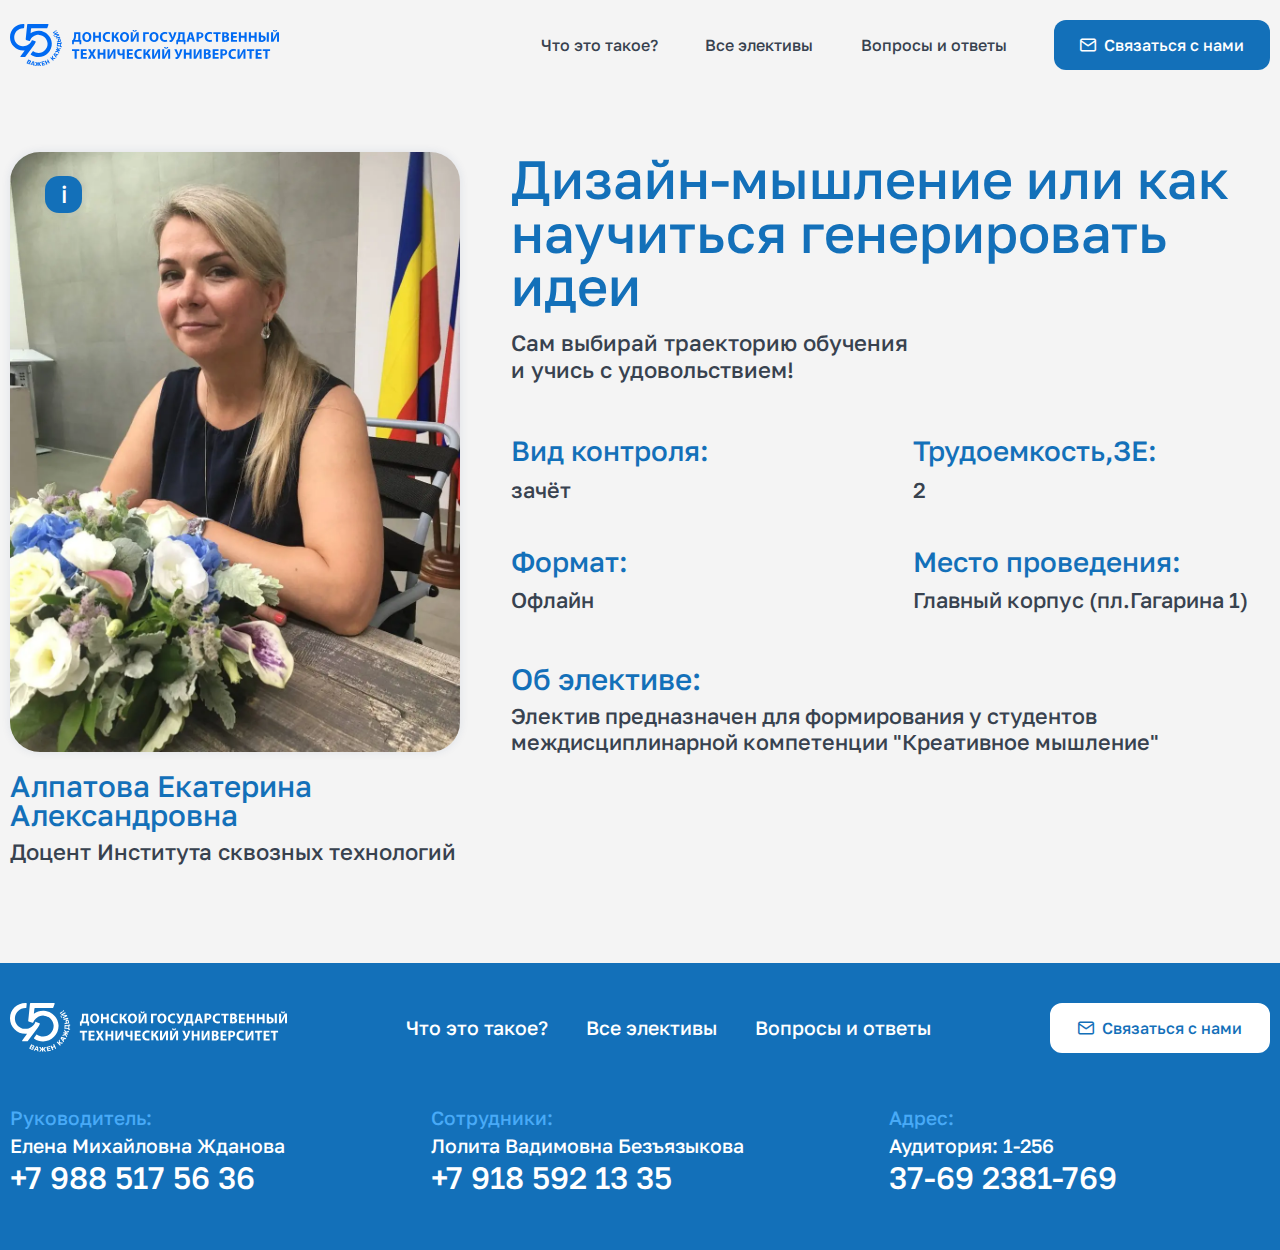
==== commit beef767a: "Add files via upload" ====
--- a/elective.html
+++ b/elective.html
@@ -5,75 +5,125 @@
 	<title>Электив</title>
 	<meta charset="UTF-8">
 	<meta name="format-detection" content="telephone=no">
-	<link rel="stylesheet" href="css/style.min.css?_v=20250313220002">
+	<link rel="stylesheet" href="css/style.min.css?_v=20250321213211">
 	<meta name="viewport" content="width=device-width, initial-scale=1.0">
 </head>
 
 <body>
 	<div class="wrapper">
-		<header class="header header--elective">
+		<header class="header">
 			<div class="header__container">
-				<div class="header__left">
-					<h1 class="header__title header__title--bold">Дизайн-мышление или как научиться генерировать идеи</h1>
-					<p class="header__subtitle">Сам выбирай траекторию обучения и учись с удовольствием!</p>
+				<a href="index.html" class="header__logo">
+					<img src="img/logo.svg" alt="ДГТУ">
+				</a>
+				<div class="header__menu menu">
+					<button type="button" class="menu__icon icon-menu"></button>
+					<nav class="menu__body">
+						<ul class="menu__list">
+							<li class="menu__item"><a href="#" data-goto="#info" class="menu__link">Что это такое?</a></li>
+							<li class="menu__item"><a href="#" data-goto="#electives" class="menu__link">Все элективы</a></li>
+							<li class="menu__item"><a href="#" data-goto="#questions" class="menu__link">Вопросы и ответы</a></li>
+						</ul>
+						<a href="#" class="header__btn _icon-mail">Связаться с нами</a>
+					</nav>
 				</div>
-				<a href="index.html" class="header__right">
-					<img src="img/logo.svg" alt="logo">
-				</a>
 			</div>
 		</header>
 		<main class="page">
 			<div class="page__container">
 				<section class="elective">
-					<div class="elective__author">
-						<div class="elective__img">
-							<picture><source srcset="img/teachers/2.webp" type="image/webp"><img src="img/teachers/2.jpg" alt="2"></picture>
-						</div>
-						<p class="elective__name">
-							Алпатова Екатерина Александровна
-						</p>
-						<p class="elective__subtitle">
-							Доцент Института сквозных технологий
-						</p>
-					</div>
-					<!-- <div class="elective__double-block">
-						<div class="elective__annotation" data-simplebar>
-							<p class="elective__block-title">Описание курса</p>
-							<div class="elective__text">
+					<div class="elective__left">
+						<div class="elective__img-block">
+							<a href="#" data-popup="#teacherInfo" class="elective__info-btn">i</a>
+							<picture><source srcset="img/teachers/2.webp" type="image/webp"><img src="img/teachers/2.jpg" alt="Алпатова Екатерина Александровна"></picture>
+						</div>
+						<p class="elective__name">Алпатова Екатерина Александровна</p>
+						<p class="elective__job-title">Доцент Института сквозных технологий</p>
+					</div>
+					<div class="elective__right">
+						<div class="elective__elective-name-block">
+							<p class="elective__elective-name">
+								Дизайн-мышление или как научиться генерировать идеи
+							</p>
+							<p class="elective__elective-subtitle">
+								Сам выбирай траекторию обучения <br> и учись с удовольствием!
+							</p>
+						</div>
+						<div class="elective__info">
+							<div class="elective__info-block">
+								<p class="elective__info-title">Вид контроля:</p>
+								<p class="elective__info-text">зачёт</p>
+							</div>
+							<div class="elective__info-block">
+								<p class="elective__info-title">Трудоемкость,ЗЕ:</p>
+								<p class="elective__info-text">2</p>
+							</div>
+							<div class="elective__info-block">
+								<p class="elective__info-title">Формат:</p>
+								<p class="elective__info-text">Офлайн</p>
+							</div>
+							<div class="elective__info-block">
+								<p class="elective__info-title">Место проведения:</p>
+								<p class="elective__info-text">
+									Главный корпус (пл.Гагарина 1)
+								</p>
+							</div>
+						</div>
+						<div class="elective__description">
+							<p class="elective__description-title">Об элективе:</p>
+							<div class="elective__description-wrapper">
 								<p>
-									Электив предназначен для формирования у студентов междисциплинарной компетенции "Креативное
+									Электив предназначен для формирования у студентов междисциплинарной компетенции
+									"Креативное
 									мышление"
 								</p>
 							</div>
 						</div>
-						<div class="elective__info">
-							<p class="elective__block-title">Другая информация</p>
-							<div class="elective__info-blocks">
-								<div class="elective__info-block">
-									<p class="elective__info-title">Вид контроля:</p>
-									<p class="elective__info-text">зачёт</p>
-								</div>
-								<div class="elective__info-block">
-									<p class="elective__info-title">Трудоемкость,ЗЕ:</p>
-									<p class="elective__info-text">2</p>
-								</div>
-								<div class="elective__info-block">
-									<p class="elective__info-title">Формат проведения:</p>
-									<p class="elective__info-text">Офлайн</p>
-								</div>
-								<div class="elective__info-block">
-									<p class="elective__info-title">Место проведения:</p>
-									<p class="elective__info-text">
-										<img src="img/location.svg" alt="location">
-										Главный корпус (пл.Гагарина 1)
-									</p>
-								</div>
-							</div>
-						</div>
-					</div> -->
-					<div class="elective__author-info" data-simplebar>
-						<p class="elective__block-title">Образование:</p>
-						<div class="elective__text">
+					</div>
+				</section>
+			</div>
+		</main>
+		<footer class="footer">
+			<div class="footer__container">
+				<nav class="footer__nav">
+					<a href="#" class="footer__logo">
+						<img src="img/logoWhite.svg" alt="ДГТУ">
+					</a>
+					<ul class="footer__list">
+						<li class="footer__item"><a href="#" data-goto="#info">Что это такое?</a></li>
+						<li class="footer__item"><a href="#" data-goto="#electives">Все элективы</a></li>
+						<li class="footer__item"><a href="#" data-goto="#questions">Вопросы и ответы</a></li>
+					</ul>
+					<a href="#" class="footer__btn _icon-mail">Связаться с нами</a>
+				</nav>
+				<div class="footer__bottom">
+					<div class="footer__bottom-block">
+						<p class="footer__subtitle">Руководитель:</p>
+						<p class="footer__title">Елена Михайловна Жданова</p>
+						<a href="tel:+79885175636" class="footer__number">+7 988 517 56 36</a>
+					</div>
+					<div class="footer__bottom-block">
+						<p class="footer__subtitle">Сотрудники:</p>
+						<p class="footer__title">Лолита Вадимовна Безъязыкова</p>
+						<a href="tel:+79185921335" class="footer__number">+7 918 592 13 35</a>
+					</div>
+					<div class="footer__bottom-block">
+						<p class="footer__subtitle">Адрес:</p>
+						<p class="footer__title">Аудитория: 1-256</p>
+						<p class="footer__number">37-69 2381-769</p>
+					</div>
+				</div>
+			</div>
+		</footer>
+	</div>
+	<div id="teacherInfo" aria-hidden="true" class="popup">
+		<div class="popup__wrapper">
+			<div class="popup__content">
+				<button data-close type="button" class="popup__close"></button>
+				<div class="popup__main" data-simplebar>
+					<div class="popup__block">
+						<p class="popup__block-title">Образование:</p>
+						<div class="popup__text">
 							<ol>
 								<li>
 									РГЭА (Ростовская Государственная Экономическая Академия (РИНХ)) специализация «Менеджмент», с
@@ -99,8 +149,10 @@
 								</li>
 							</ol>
 						</div>
-						<p class="elective__block-title">Профессиональный опыт:</p>
-						<div class="elective__text">
+					</div>
+					<div class="popup__block">
+						<p class="popup__block-title">Профессиональный опыт:</p>
+						<div class="popup__text">
 							<ol>
 								<li>
 									С 2001 г по 2013 гг
@@ -147,49 +199,12 @@
 							</ol>
 						</div>
 					</div>
-				</section>
-			</div>
-		</main>
-		<footer class="footer">
-			<div class="footer__container">
-				<div class="footer__left">
-					<div class="footer__block">
-						<p>
-							Руководитель
-						</p>
-						<p>
-							Елена Михайловна Жданова
-						</p>
-						<a href="tel:+79885175636">
-							+7 988 517 56 36
-						</a>
-					</div>
-					<div class="footer__block">
-						<p>
-							Сотрудники:
-						</p>
-						<p>
-							Лолита Вадимовна Безъязыкова
-						</p>
-						<a href="tel:+79185921335">
-							+7 918 592 13 35
-						</a>
-					</div>
 				</div>
-				<div class="footer__right">
-					<div class="footer__block">
-						<p>
-							Аудитория: 1-256
-						</p>
-						<p>
-							Внутренний номер: 37-69 2381-769
-						</p>
-					</div>
-				</div>
-			</div>
-		</footer>
+			</div>
+		</div>
 	</div>
-	<script src="js/app.min.js?_v=20250313220002"></script>
+
+	<script src="js/app.min.js?_v=20250321213211"></script>
 </body>
 
 </html>--- a/css/style.min.css
+++ b/css/style.min.css
@@ -1 +1 @@
-@font-face{font-family:Jost;font-display:swap;src:url(../fonts/Jost-Black.woff2) format("woff2"),url(../fonts/Jost-Black.woff) format("woff");font-weight:900;font-style:normal}@font-face{font-family:Jost;font-display:swap;src:url(../fonts/Jost-Bold.woff2) format("woff2"),url(../fonts/Jost-Bold.woff) format("woff");font-weight:700;font-style:normal}@font-face{font-family:Jost;font-display:swap;src:url(../fonts/Jost-Regular.woff2) format("woff2"),url(../fonts/Jost-Regular.woff) format("woff");font-weight:400;font-style:normal}@font-face{font-family:NunitoSans;font-display:swap;src:url(../fonts/NunitoSans-Bold.woff2) format("woff2"),url(../fonts/NunitoSans-Bold.woff) format("woff");font-weight:700;font-style:normal}@font-face{font-family:NunitoSans;font-display:swap;src:url(../fonts/NunitoSans-Regular.woff2) format("woff2"),url(../fonts/NunitoSans-Regular.woff) format("woff");font-weight:400;font-style:normal}*{padding:0;margin:0;border:0}*,:after,:before{-webkit-box-sizing:border-box;box-sizing:border-box}body,html{height:100%;min-width:320px}body{color:#000;line-height:1;font-family:NunitoSans;font-size:1rem;-ms-text-size-adjust:100%;-moz-text-size-adjust:100%;-webkit-text-size-adjust:100%;-webkit-font-smoothing:antialiased;-moz-osx-font-smoothing:grayscale}button,input,textarea{font-family:NunitoSans;font-size:inherit}button{cursor:pointer;color:inherit;background-color:inherit}a{color:inherit}a:link,a:visited{text-decoration:none}a:hover{text-decoration:none}ul li{list-style:none}img{vertical-align:top}h1,h2,h3,h4,h5,h6{font-weight:inherit;font-size:inherit}body{background-color:#f4f4f4}.lock body{overflow:hidden;-ms-touch-action:none;touch-action:none}.wrapper{min-height:100%;display:-webkit-box;display:-ms-flexbox;display:flex;-webkit-box-orient:vertical;-webkit-box-direction:normal;-ms-flex-direction:column;flex-direction:column;overflow:hidden}.wrapper>main{-webkit-box-flex:1;-ms-flex:1 1 auto;flex:1 1 auto}.wrapper>*{min-width:0}[class*=__container]{max-width:106.25rem;-webkit-box-sizing:content-box;box-sizing:content-box;margin:0 auto;padding:0 .9375rem}[class*=-ibg]{position:relative}[class*=-ibg] img{position:absolute;width:100%;height:100%;top:0;left:0;-o-object-fit:cover;object-fit:cover}[class*=-ibg_contain] img{-o-object-fit:contain;object-fit:contain}@-webkit-keyframes animateCircle{from{-webkit-transform:rotate(0);transform:rotate(0)}to{-webkit-transform:rotate(360deg);transform:rotate(360deg)}}@keyframes animateCircle{from{-webkit-transform:rotate(0);transform:rotate(0)}to{-webkit-transform:rotate(360deg);transform:rotate(360deg)}}.no-webp .header{background:url(../img/lines.svg) center/cover no-repeat,url(../img/bg.png) center/cover no-repeat}.header__container{display:-webkit-box;display:-ms-flexbox;display:flex;-webkit-box-align:center;-ms-flex-align:center;align-items:center;-webkit-box-pack:justify;-ms-flex-pack:justify;justify-content:space-between;gap:3.125rem}.header__left{color:#fff;font-family:Jost}.header__title{line-height:100%}.header__title--bold{font-weight:700}.header__subtitle{line-height:100%}.header__right img{max-width:100%;min-width:18.75rem;-webkit-animation:animateCircle 50s linear forwards infinite;animation:animateCircle 50s linear forwards infinite}.footer{background-color:#0e468b;color:#fff}.footer__container{display:-webkit-box;display:-ms-flexbox;display:flex;-webkit-box-align:start;-ms-flex-align:start;align-items:flex-start;-webkit-box-pack:justify;-ms-flex-pack:justify;justify-content:space-between;-webkit-column-gap:1.25rem;-moz-column-gap:1.25rem;column-gap:1.25rem;row-gap:2.5rem;-ms-flex-wrap:wrap;flex-wrap:wrap}.footer__left{display:-webkit-box;display:-ms-flexbox;display:flex;-webkit-box-align:start;-ms-flex-align:start;align-items:flex-start;-webkit-column-gap:2.1875rem;-moz-column-gap:2.1875rem;column-gap:2.1875rem;row-gap:.9375rem;-ms-flex-wrap:wrap;flex-wrap:wrap}.footer__block{display:-webkit-box;display:-ms-flexbox;display:flex;-webkit-box-orient:vertical;-webkit-box-direction:normal;-ms-flex-direction:column;flex-direction:column;gap:.625rem}.electives{display:-webkit-box;display:-ms-flexbox;display:flex;-webkit-box-orient:vertical;-webkit-box-direction:normal;-ms-flex-direction:column;flex-direction:column}.electives__header{background-color:#fff;-webkit-box-shadow:0 4px 4px rgba(0,0,0,.25);box-shadow:0 4px 4px rgba(0,0,0,.25)}.electives__header p{font-family:Jost;color:#38424f}.electives__search-block{display:-webkit-box;display:-ms-flexbox;display:flex;-webkit-box-align:end;-ms-flex-align:end;align-items:flex-end;gap:1.0625rem}.electives__search-input{-webkit-box-flex:0;-ms-flex:0 0 41%;flex:0 0 41%}.electives__search-input p{font-family:Jost;margin:0 0 .4375rem 0;color:#38424f}.electives__input{width:100%;outline:0;padding:.625rem 1.875rem;border-radius:.375rem;-webkit-box-shadow:0 4px 4px rgba(0,0,0,.25);box-shadow:0 4px 4px rgba(0,0,0,.25);font-size:1.25rem;color:#888e95}.electives__input::-webkit-input-placeholder{color:#888e95}.electives__input::-moz-placeholder{color:#888e95}.electives__input:-ms-input-placeholder{color:#888e95}.electives__input::-ms-input-placeholder{color:#888e95}.electives__input::placeholder{color:#888e95}.electives__btn{-webkit-box-flex:1;-ms-flex:1 1 100%;flex:1 1 100%;border:1px solid #848a91;color:#848a91;border-radius:.375rem;padding:.6875rem;-webkit-transition:.1s;transition:.1s}.electives__blocks{margin:2.9375rem 0 0 0;display:-ms-grid;display:grid;grid-template-columns:repeat(auto-fit,minmax(450px,1fr));-webkit-column-gap:1.5625rem;-moz-column-gap:1.5625rem;column-gap:1.5625rem;row-gap:1.0625rem}.electives__nav{margin:2.25rem 0 0 0;-ms-flex-item-align:center;-ms-grid-row-align:center;align-self:center;display:-webkit-box;display:-ms-flexbox;display:flex;-webkit-box-align:center;-ms-flex-align:center;align-items:center;gap:.625rem}.electives__nav li._active{color:#0e468b}.electives__nav li a{-webkit-transition:.1s;transition:.1s}.elective-block{background-color:#fff;-webkit-box-shadow:0 4px 4px rgba(0,0,0,.25);box-shadow:0 4px 4px rgba(0,0,0,.25);display:-webkit-box;display:-ms-flexbox;display:flex;-webkit-box-orient:vertical;-webkit-box-direction:normal;-ms-flex-direction:column;flex-direction:column;-webkit-transition:.1s;transition:.1s}.elective-block__title{font-family:Jost;font-weight:700;font-size:1.25rem;text-decoration:underline;-webkit-transition:.1s;transition:.1s}.elective-block__author>p{color:#888e95}.elective-block__author-block{margin:.75rem 0 0 0;display:-webkit-box;display:-ms-flexbox;display:flex;-webkit-box-align:start;-ms-flex-align:start;align-items:flex-start;gap:1.5625rem}.elective-block__img{-webkit-box-flex:0;-ms-flex:0 0 5.625rem;flex:0 0 5.625rem;width:5.625rem;height:5.625rem;border-radius:50%;overflow:hidden}.elective-block__img img{max-width:100%}.elective-block__author-name{font-weight:700;color:#38424f;font-size:1rem;margin:0 0 .625rem 0}.elective-block__description{margin:.625rem 0 0 0}.elective-block__description p,.elective-block__description ul{line-height:120%}.elective-block__description p:not(:last-child),.elective-block__description ul:not(:last-child){margin-bottom:.9375rem}.elective-block__description p._bold{font-weight:600}.questions{margin:2.25rem 0 0 0;background:#fff;-webkit-box-shadow:0 4px 4px rgba(0,0,0,.25);box-shadow:0 4px 4px rgba(0,0,0,.25)}.questions__title{font-family:Jost;font-weight:700;color:#38424f}.spollers__title{text-align:left;width:100%;display:-webkit-box;display:-ms-flexbox;display:flex;-webkit-box-align:center;-ms-flex-align:center;align-items:center;-webkit-box-pack:justify;-ms-flex-pack:justify;justify-content:space-between;gap:.625rem;font-weight:700;color:#38424f;position:relative}.spollers__title::after{content:"";position:absolute;bottom:0;height:1px;background-color:#666}.spollers__title._spoller-active .spollers__plus::after{-webkit-transform:translate(-50%,-50%);-ms-transform:translate(-50%,-50%);transform:translate(-50%,-50%)}.spollers__plus{-webkit-box-flex:0;-ms-flex:0 0 3.75rem;flex:0 0 3.75rem;width:3.75rem;height:3.75rem;border-radius:50%;border:4px solid #666;position:relative}.spollers__plus::after,.spollers__plus::before{content:"";position:absolute;top:50%;left:50%;-webkit-transform:translate(-50%,-50%);-ms-transform:translate(-50%,-50%);transform:translate(-50%,-50%);width:2.0625rem;height:.1875rem;background-color:#666;border-radius:.375rem}.spollers__plus::after{-webkit-transform:translate(-50%,-50%) rotate(90deg);-ms-transform:translate(-50%,-50%) rotate(90deg);transform:translate(-50%,-50%) rotate(90deg);-webkit-transition:.2s;transition:.2s}.spollers__body{background-color:#f4f4f4}.spollers__body p{line-height:120%}.spollers__body p:not(:last-child){margin-bottom:.9375rem}.elective{margin-top:-4.1875rem;display:-ms-grid;display:grid;-ms-grid-columns:1fr 2fr;grid-template-columns:1fr 2fr;gap:1.0625rem}.elective>div{max-height:31.25rem}.elective .elective__annotation,.elective .elective__author,.elective .elective__author-info,.elective .elective__info{background-color:#fff;-webkit-box-shadow:0 4px 4px rgba(0,0,0,.25);box-shadow:0 4px 4px rgba(0,0,0,.25)}.elective .elective__annotation .simplebar-scrollbar::before,.elective .elective__author .simplebar-scrollbar::before,.elective .elective__author-info .simplebar-scrollbar::before,.elective .elective__info .simplebar-scrollbar::before{background:#0e468b;border-radius:7px;left:2px;right:2px;opacity:1}.elective__author{min-width:16.25rem;display:-webkit-box;display:-ms-flexbox;display:flex;-webkit-box-orient:vertical;-webkit-box-direction:normal;-ms-flex-direction:column;flex-direction:column;-webkit-box-align:center;-ms-flex-align:center;align-items:center;text-align:center}.elective__img{margin-top:-5.3125rem}.elective__img img{max-width:15.3125rem;width:100%;aspect-ratio:245/342;-o-object-fit:cover;object-fit:cover}.elective__name{margin:.875rem 0 1.375rem 0;padding:0 0 .5625rem 0;color:#38424f;display:inline-block;border-bottom:1px solid #4d4d4d}.elective__subtitle{line-height:120%}.elective .elective__annotation,.elective .elective__author-info{padding:1.5rem 1.0625rem}.elective__block-title{text-align:center;color:#666;text-decoration:underline;font-family:Jost;margin:0 0 1.0625rem 0}.elective__text p{text-align:justify;line-height:120%}.elective__text p:not(:last-child){margin-bottom:.9375rem}.elective__text p._bold{font-weight:600}.elective__text ol,.elective__text ul{line-height:120%}.elective__text ol li:not(:last-child),.elective__text ul li:not(:last-child){margin-bottom:.625rem}.elective__text ol{padding:0 0 0 1.25rem}.elective__double-block{display:-ms-grid;display:grid;-ms-grid-rows:1fr 1fr;grid-template-rows:1fr 1fr;gap:.75rem}.elective__info{padding:1.25rem 0;width:100%}.elective__info-blocks{display:-ms-grid;display:grid;-ms-grid-columns:1fr 1fr;grid-template-columns:1fr 1fr;gap:1.875rem}.elective__info-block{display:-webkit-box;display:-ms-flexbox;display:flex;-webkit-box-orient:vertical;-webkit-box-direction:normal;-ms-flex-direction:column;flex-direction:column;gap:.3125rem}.elective__annotation{max-height:16.875rem}.elective__author-info .elective__text:not(:last-child){margin-bottom:1.25rem}.elective__info-title{color:#666;font-family:Jost}[data-simplebar]{position:relative;-webkit-box-orient:vertical;-webkit-box-direction:normal;-ms-flex-direction:column;flex-direction:column;-ms-flex-wrap:wrap;flex-wrap:wrap;-webkit-box-pack:start;-ms-flex-pack:start;justify-content:flex-start;-ms-flex-line-pack:start;align-content:flex-start;-webkit-box-align:start;-ms-flex-align:start;align-items:flex-start}.simplebar-wrapper{overflow:hidden;width:inherit;height:inherit;max-width:inherit;max-height:inherit}.simplebar-mask{direction:inherit;position:absolute;overflow:hidden;padding:0;margin:0;left:0;top:0;bottom:0;right:0;width:auto!important;height:auto!important;z-index:0}.simplebar-offset{direction:inherit!important;-webkit-box-sizing:inherit!important;box-sizing:inherit!important;resize:none!important;position:absolute;top:0;left:0;bottom:0;right:0;padding:0;margin:0;-webkit-overflow-scrolling:touch}.simplebar-content-wrapper{direction:inherit;-webkit-box-sizing:border-box!important;box-sizing:border-box!important;position:relative;display:block;height:100%;width:auto;max-width:100%;max-height:100%;overflow:auto;scrollbar-width:none;-ms-overflow-style:none}.simplebar-content-wrapper::-webkit-scrollbar,.simplebar-hide-scrollbar::-webkit-scrollbar{display:none;width:0;height:0}.simplebar-content:after,.simplebar-content:before{content:" ";display:table}.simplebar-placeholder{max-height:100%;max-width:100%;width:100%;pointer-events:none}.simplebar-height-auto-observer-wrapper{-webkit-box-sizing:inherit!important;box-sizing:inherit!important;height:100%;width:100%;max-width:1px;position:relative;float:left;max-height:1px;overflow:hidden;z-index:-1;padding:0;margin:0;pointer-events:none;-webkit-box-flex:inherit;-ms-flex-positive:inherit;flex-grow:inherit;-ms-flex-negative:0;flex-shrink:0;-ms-flex-preferred-size:0;flex-basis:0}.simplebar-height-auto-observer{-webkit-box-sizing:inherit;box-sizing:inherit;display:block;opacity:0;position:absolute;top:0;left:0;height:1000%;width:1000%;min-height:1px;min-width:1px;overflow:hidden;pointer-events:none;z-index:-1}.simplebar-track{z-index:1;position:absolute;right:0;bottom:0;pointer-events:none;overflow:hidden}[data-simplebar].simplebar-dragging{pointer-events:none;-webkit-touch-callout:none;-webkit-user-select:none;-moz-user-select:none;-ms-user-select:none;user-select:none}[data-simplebar].simplebar-dragging .simplebar-content{pointer-events:none;-webkit-touch-callout:none;-webkit-user-select:none;-moz-user-select:none;-ms-user-select:none;user-select:none}[data-simplebar].simplebar-dragging .simplebar-track{pointer-events:all}.simplebar-scrollbar{position:absolute;left:0;right:0;min-height:10px}.simplebar-scrollbar:before{position:absolute;content:"";background:#0e468b;border-radius:7px;left:2px;right:2px;opacity:0;-webkit-transition:opacity .2s .5s linear;transition:opacity .2s .5s linear}.simplebar-scrollbar.simplebar-visible:before{opacity:.5;-webkit-transition-delay:0s;transition-delay:0s;-webkit-transition-duration:0s;transition-duration:0s}.simplebar-track.simplebar-vertical{top:0;width:11px}.simplebar-scrollbar:before{top:2px;bottom:2px;left:2px;right:2px}.simplebar-track.simplebar-horizontal{left:0;height:11px}.simplebar-track.simplebar-horizontal .simplebar-scrollbar{right:auto;left:0;top:0;bottom:0;min-height:0;min-width:10px;width:auto}[data-simplebar-direction=rtl] .simplebar-track.simplebar-vertical{right:auto;left:0}.simplebar-dummy-scrollbar-size{direction:rtl;position:fixed;opacity:0;visibility:hidden;height:500px;width:500px;overflow-y:hidden;overflow-x:scroll;-ms-overflow-style:scrollbar!important}.simplebar-dummy-scrollbar-size>div{width:200%;height:200%;margin:10px 0}.simplebar-hide-scrollbar{position:fixed;left:0;visibility:hidden;overflow-y:scroll;scrollbar-width:none;-ms-overflow-style:none}@media (min-width:108.125em){.header{padding-top:6.25rem}.header{padding-bottom:6rem}.header__title{font-size:5.625rem}.header__subtitle{font-size:3rem}.header--elective{padding-bottom:10rem}.footer{margin-top:8.125rem}.footer{padding-top:4.6875rem}.footer{padding-bottom:15.625rem}.footer__block a,.footer__block p{font-size:1.5rem}.electives{margin-top:4.75rem}.electives__header{padding-top:3.25rem}.electives__header{padding-bottom:3.25rem}.electives__header{padding-left:4rem}.electives__header{padding-eight:4rem}.electives__header{border-radius:1.875rem}.electives__header p{font-size:3rem}.electives__search-block{margin-top:2.9375rem}.electives__search-input p{font-size:2.25rem}.electives__nav li{font-size:1.5rem}.elective-block{border-radius:1.875rem}.elective-block{padding-top:3rem}.elective-block{padding-bottom:6.25rem}.elective-block{padding-left:4rem}.elective-block{padding-right:4rem}.elective-block__title{margin-bottom:2.5rem}.questions{border-radius:1.875rem}.questions{padding-top:4.5rem}.questions{padding-bottom:3.3125rem}.questions__title{font-size:4.375rem}.questions__title{padding-left:4rem}.questions__title{padding-right:4rem}.questions__spollers{margin-top:4.6875rem}.spollers__title{font-size:1.5rem}.spollers__title{padding-top:1.625rem}.spollers__title{padding-bottom:1.625rem}.spollers__title{padding-left:4rem}.spollers__title{padding-right:4rem}.spollers__title::after{left:4rem}.spollers__title::after{right:4rem}.spollers__body{padding-top:2.5rem}.spollers__body{padding-bottom:3.75rem}.spollers__body{padding-left:4rem}.spollers__body{padding-right:4rem}.spollers__body p{font-size:1.25rem}.elective .elective__annotation,.elective .elective__author,.elective .elective__author-info,.elective .elective__info{border-radius:3.125rem}.elective .elective__annotation .simplebar-content-wrapper,.elective .elective__author .simplebar-content-wrapper,.elective .elective__author-info .simplebar-content-wrapper,.elective .elective__info .simplebar-content-wrapper{border-radius:3.125rem}.elective .elective__annotation .simplebar-track.simplebar-vertical,.elective .elective__author .simplebar-track.simplebar-vertical,.elective .elective__author-info .simplebar-track.simplebar-vertical,.elective .elective__info .simplebar-track.simplebar-vertical{top:3.125rem}.elective .elective__annotation .simplebar-track.simplebar-vertical,.elective .elective__author .simplebar-track.simplebar-vertical,.elective .elective__author-info .simplebar-track.simplebar-vertical,.elective .elective__info .simplebar-track.simplebar-vertical{bottom:3.125rem}.elective__author{padding-left:4rem}.elective__author{padding-right:4rem}.elective__author{padding-bottom:3.375rem}.elective__name{font-size:2.25rem}.elective__subtitle{font-size:1.25rem}.elective__block-title{font-size:1.25rem}.elective__text p{font-size:1rem}.elective__text ol,.elective__text ul{font-size:1rem}}@media (max-width:85em){.elective{margin-top:-2.5rem}}@media (max-width:81.25em){.elective{-ms-grid-columns:1fr 1fr;grid-template-columns:1fr 1fr}}@media (max-width:71.875em){.electives__search-input{-webkit-box-flex:0;-ms-flex:0 0 35%;flex:0 0 35%}}@media (max-width:69.375em){.elective__author{max-width:100%}.elective__img{margin-top:-2.8125rem}.elective .elective__annotation,.elective .elective__author-info{max-width:100%}.elective__info{max-width:100%}}@media (max-width:68.75em){.spollers__plus{-webkit-box-flex:0;-ms-flex:0 0 2.5rem;flex:0 0 2.5rem;width:2.5rem;height:2.5rem;border:2px solid #666}.spollers__plus::after,.spollers__plus::before{width:1.25rem;height:.125rem}}@media (max-width:62.5em){.header__right img{width:12.5rem;min-width:auto}.electives__blocks{grid-template-columns:repeat(auto-fit,minmax(350px,1fr))}}@media (max-width:56.25em){.elective{margin-top:-1.25rem;display:-ms-grid;display:grid;-ms-grid-columns:1fr;grid-template-columns:1fr}.elective__double-block{max-height:43.75rem!important}}@media (max-width:47.5em){.electives__search-block{-webkit-box-orient:vertical;-webkit-box-direction:normal;-ms-flex-direction:column;flex-direction:column;gap:.625rem;-webkit-box-align:end;-ms-flex-align:end;align-items:flex-end}.electives__search-input{-webkit-box-flex:1;-ms-flex:1 1 100%;flex:1 1 100%;width:100%}.electives__btn{margin:.3125rem 0 0 0}}@media (max-width:46.25em){.elective{margin-top:3.75rem}}@media (max-width:35.625em){.header__container{-webkit-box-orient:vertical;-webkit-box-direction:reverse;-ms-flex-direction:column-reverse;flex-direction:column-reverse;-webkit-box-align:start;-ms-flex-align:start;align-items:flex-start;gap:.625rem}.header__title{margin:0 0 .625rem 0}.header__right img{width:6.25rem;min-width:auto}}@media (max-width:31.25em){.electives__blocks{-ms-grid-columns:1fr;grid-template-columns:1fr}}@media (max-width:20em){.header{padding-top:1.25rem}.header{padding-bottom:1.25rem}.header__title{font-size:2rem}.header__subtitle{font-size:1rem}.header--elective{padding-bottom:1.25rem}.footer{margin-top:2.5rem}.footer{padding-top:1.25rem}.footer{padding-bottom:3.125rem}.footer__block a,.footer__block p{font-size:.875rem}.electives{margin-top:1.875rem}.electives__header{padding-top:.9375rem}.electives__header{padding-bottom:.9375rem}.electives__header{padding-left:1.25rem}.electives__header{padding-eight:1.25rem}.electives__header{border-radius:.625rem}.electives__header p{font-size:1.375rem}.electives__search-block{margin-top:.9375rem}.electives__search-input p{font-size:1.125rem}.electives__nav li{font-size:1.125rem}.elective-block{border-radius:.625rem}.elective-block{padding-top:1.25rem}.elective-block{padding-bottom:2.5rem}.elective-block{padding-left:1.25rem}.elective-block{padding-right:1.25rem}.elective-block__title{margin-bottom:.9375rem}.questions{border-radius:.625rem}.questions{padding-top:1.875rem}.questions{padding-bottom:1.25rem}.questions__title{font-size:1.875rem}.questions__title{padding-left:.9375rem}.questions__title{padding-right:.9375rem}.questions__spollers{margin-top:1.25rem}.spollers__title{font-size:1.125rem}.spollers__title{padding-top:.625rem}.spollers__title{padding-bottom:.625rem}.spollers__title{padding-left:.9375rem}.spollers__title{padding-right:.9375rem}.spollers__title::after{left:.9375rem}.spollers__title::after{right:.9375rem}.spollers__body{padding-top:1.25rem}.spollers__body{padding-bottom:1.25rem}.spollers__body{padding-left:.9375rem}.spollers__body{padding-right:.9375rem}.spollers__body p{font-size:1rem}.elective .elective__annotation,.elective .elective__author,.elective .elective__author-info,.elective .elective__info{border-radius:.625rem}.elective .elective__annotation .simplebar-content-wrapper,.elective .elective__author .simplebar-content-wrapper,.elective .elective__author-info .simplebar-content-wrapper,.elective .elective__info .simplebar-content-wrapper{border-radius:.625rem}.elective .elective__annotation .simplebar-track.simplebar-vertical,.elective .elective__author .simplebar-track.simplebar-vertical,.elective .elective__author-info .simplebar-track.simplebar-vertical,.elective .elective__info .simplebar-track.simplebar-vertical{top:.625rem}.elective .elective__annotation .simplebar-track.simplebar-vertical,.elective .elective__author .simplebar-track.simplebar-vertical,.elective .elective__author-info .simplebar-track.simplebar-vertical,.elective .elective__info .simplebar-track.simplebar-vertical{bottom:.625rem}.elective__author{padding-left:1.25rem}.elective__author{padding-right:1.25rem}.elective__author{padding-bottom:1.25rem}.elective__name{font-size:1.25rem}.elective__subtitle{font-size:1rem}.elective__block-title{font-size:1.125rem}.elective__text p{font-size:.875rem}.elective__text ol,.elective__text ul{font-size:.875rem}}@media (min-width:20em)and (max-width:108.125em){@supports (padding-top:clamp(1.25rem ,0.115248227rem + 5.6737588652vw ,6.25rem)){.header{padding-top:clamp(1.25rem ,.115248227rem + 5.6737588652vw ,6.25rem)}}@supports not (padding-top:clamp(1.25rem ,0.115248227rem + 5.6737588652vw ,6.25rem)){.header{padding-top:calc(1.25rem + 5*(100vw - 20rem)/ 88.125)}}@supports (padding-bottom:clamp(1.25rem ,0.1719858156rem + 5.390070922vw ,6rem)){.header{padding-bottom:clamp(1.25rem ,.1719858156rem + 5.390070922vw ,6rem)}}@supports not (padding-bottom:clamp(1.25rem ,0.1719858156rem + 5.390070922vw ,6rem)){.header{padding-bottom:calc(1.25rem + 4.75*(100vw - 20rem)/ 88.125)}}@supports (font-size:clamp(2rem ,1.1773049645rem + 4.1134751773vw ,5.625rem)){.header__title{font-size:clamp(2rem ,1.1773049645rem + 4.1134751773vw ,5.625rem)}}@supports not (font-size:clamp(2rem ,1.1773049645rem + 4.1134751773vw ,5.625rem)){.header__title{font-size:calc(2rem + 3.625*(100vw - 20rem)/ 88.125)}}@supports (font-size:clamp(1rem ,0.5460992908rem + 2.2695035461vw ,3rem)){.header__subtitle{font-size:clamp(1rem ,.5460992908rem + 2.2695035461vw ,3rem)}}@supports not (font-size:clamp(1rem ,0.5460992908rem + 2.2695035461vw ,3rem)){.header__subtitle{font-size:calc(1rem + 2*(100vw - 20rem)/ 88.125)}}@supports (padding-bottom:clamp(1.25rem ,-0.7358156028rem + 9.9290780142vw ,10rem)){.header--elective{padding-bottom:clamp(1.25rem ,-.7358156028rem + 9.9290780142vw ,10rem)}}@supports not (padding-bottom:clamp(1.25rem ,-0.7358156028rem + 9.9290780142vw ,10rem)){.header--elective{padding-bottom:calc(1.25rem + 8.75*(100vw - 20rem)/ 88.125)}}@supports (margin-top:clamp(2.5rem ,1.2234042553rem + 6.3829787234vw ,8.125rem)){.footer{margin-top:clamp(2.5rem ,1.2234042553rem + 6.3829787234vw ,8.125rem)}}@supports not (margin-top:clamp(2.5rem ,1.2234042553rem + 6.3829787234vw ,8.125rem)){.footer{margin-top:calc(2.5rem + 5.625*(100vw - 20rem)/ 88.125)}}@supports (padding-top:clamp(1.25rem ,0.469858156rem + 3.9007092199vw ,4.6875rem)){.footer{padding-top:clamp(1.25rem ,.469858156rem + 3.9007092199vw ,4.6875rem)}}@supports not (padding-top:clamp(1.25rem ,0.469858156rem + 3.9007092199vw ,4.6875rem)){.footer{padding-top:calc(1.25rem + 3.4375*(100vw - 20rem)/ 88.125)}}@supports (padding-bottom:clamp(3.125rem ,0.2881205674rem + 14.1843971631vw ,15.625rem)){.footer{padding-bottom:clamp(3.125rem ,.2881205674rem + 14.1843971631vw ,15.625rem)}}@supports not (padding-bottom:clamp(3.125rem ,0.2881205674rem + 14.1843971631vw ,15.625rem)){.footer{padding-bottom:calc(3.125rem + 12.5*(100vw - 20rem)/ 88.125)}}@supports (font-size:clamp(0.875rem ,0.7331560284rem + 0.7092198582vw ,1.5rem)){.footer__block a,.footer__block p{font-size:clamp(.875rem ,.7331560284rem + .7092198582vw ,1.5rem)}}@supports not (font-size:clamp(0.875rem ,0.7331560284rem + 0.7092198582vw ,1.5rem)){.footer__block a,.footer__block p{font-size:calc(.875rem + .625*(100vw - 20rem)/ 88.125)}}@supports (margin-top:clamp(1.875rem ,1.2225177305rem + 3.2624113475vw ,4.75rem)){.electives{margin-top:clamp(1.875rem ,1.2225177305rem + 3.2624113475vw ,4.75rem)}}@supports not (margin-top:clamp(1.875rem ,1.2225177305rem + 3.2624113475vw ,4.75rem)){.electives{margin-top:calc(1.875rem + 2.875*(100vw - 20rem)/ 88.125)}}@supports (padding-top:clamp(0.9375rem ,0.412677305rem + 2.6241134752vw ,3.25rem)){.electives__header{padding-top:clamp(.9375rem ,.412677305rem + 2.6241134752vw ,3.25rem)}}@supports not (padding-top:clamp(0.9375rem ,0.412677305rem + 2.6241134752vw ,3.25rem)){.electives__header{padding-top:calc(.9375rem + 2.3125*(100vw - 20rem)/ 88.125)}}@supports (padding-bottom:clamp(0.9375rem ,0.412677305rem + 2.6241134752vw ,3.25rem)){.electives__header{padding-bottom:clamp(.9375rem ,.412677305rem + 2.6241134752vw ,3.25rem)}}@supports not (padding-bottom:clamp(0.9375rem ,0.412677305rem + 2.6241134752vw ,3.25rem)){.electives__header{padding-bottom:calc(.9375rem + 2.3125*(100vw - 20rem)/ 88.125)}}@supports (padding-left:clamp(1.25rem ,0.6258865248rem + 3.1205673759vw ,4rem)){.electives__header{padding-left:clamp(1.25rem ,.6258865248rem + 3.1205673759vw ,4rem)}}@supports not (padding-left:clamp(1.25rem ,0.6258865248rem + 3.1205673759vw ,4rem)){.electives__header{padding-left:calc(1.25rem + 2.75*(100vw - 20rem)/ 88.125)}}@supports (padding-eight:clamp(1.25rem ,0.6258865248rem + 3.1205673759vw ,4rem)){.electives__header{padding-eight:clamp(1.25rem ,.6258865248rem + 3.1205673759vw ,4rem)}}@supports not (padding-eight:clamp(1.25rem ,0.6258865248rem + 3.1205673759vw ,4rem)){.electives__header{padding-eight:calc(1.25rem + 2.75*(100vw - 20rem)/ 88.125)}}@supports (border-radius:clamp(0.625rem ,0.3413120567rem + 1.4184397163vw ,1.875rem)){.electives__header{border-radius:clamp(.625rem ,.3413120567rem + 1.4184397163vw ,1.875rem)}}@supports not (border-radius:clamp(0.625rem ,0.3413120567rem + 1.4184397163vw ,1.875rem)){.electives__header{border-radius:calc(.625rem + 1.25*(100vw - 20rem)/ 88.125)}}@supports (font-size:clamp(1.375rem ,1.0062056738rem + 1.8439716312vw ,3rem)){.electives__header p{font-size:clamp(1.375rem ,1.0062056738rem + 1.8439716312vw ,3rem)}}@supports not (font-size:clamp(1.375rem ,1.0062056738rem + 1.8439716312vw ,3rem)){.electives__header p{font-size:calc(1.375rem + 1.625*(100vw - 20rem)/ 88.125)}}@supports (margin-top:clamp(0.9375rem ,0.4835992908rem + 2.2695035461vw ,2.9375rem)){.electives__search-block{margin-top:clamp(.9375rem ,.4835992908rem + 2.2695035461vw ,2.9375rem)}}@supports not (margin-top:clamp(0.9375rem ,0.4835992908rem + 2.2695035461vw ,2.9375rem)){.electives__search-block{margin-top:calc(.9375rem + 2*(100vw - 20rem)/ 88.125)}}@supports (font-size:clamp(1.125rem ,0.8696808511rem + 1.2765957447vw ,2.25rem)){.electives__search-input p{font-size:clamp(1.125rem ,.8696808511rem + 1.2765957447vw ,2.25rem)}}@supports not (font-size:clamp(1.125rem ,0.8696808511rem + 1.2765957447vw ,2.25rem)){.electives__search-input p{font-size:calc(1.125rem + 1.125*(100vw - 20rem)/ 88.125)}}@supports (font-size:clamp(1.125rem ,1.039893617rem + 0.4255319149vw ,1.5rem)){.electives__nav li{font-size:clamp(1.125rem ,1.039893617rem + .4255319149vw ,1.5rem)}}@supports not (font-size:clamp(1.125rem ,1.039893617rem + 0.4255319149vw ,1.5rem)){.electives__nav li{font-size:calc(1.125rem + .375*(100vw - 20rem)/ 88.125)}}@supports (border-radius:clamp(0.625rem ,0.3413120567rem + 1.4184397163vw ,1.875rem)){.elective-block{border-radius:clamp(.625rem ,.3413120567rem + 1.4184397163vw ,1.875rem)}}@supports not (border-radius:clamp(0.625rem ,0.3413120567rem + 1.4184397163vw ,1.875rem)){.elective-block{border-radius:calc(.625rem + 1.25*(100vw - 20rem)/ 88.125)}}@supports (padding-top:clamp(1.25rem ,0.8528368794rem + 1.9858156028vw ,3rem)){.elective-block{padding-top:clamp(1.25rem ,.8528368794rem + 1.9858156028vw ,3rem)}}@supports not (padding-top:clamp(1.25rem ,0.8528368794rem + 1.9858156028vw ,3rem)){.elective-block{padding-top:calc(1.25rem + 1.75*(100vw - 20rem)/ 88.125)}}@supports (padding-bottom:clamp(2.5rem ,1.6489361702rem + 4.2553191489vw ,6.25rem)){.elective-block{padding-bottom:clamp(2.5rem ,1.6489361702rem + 4.2553191489vw ,6.25rem)}}@supports not (padding-bottom:clamp(2.5rem ,1.6489361702rem + 4.2553191489vw ,6.25rem)){.elective-block{padding-bottom:calc(2.5rem + 3.75*(100vw - 20rem)/ 88.125)}}@supports (padding-left:clamp(1.25rem ,0.6258865248rem + 3.1205673759vw ,4rem)){.elective-block{padding-left:clamp(1.25rem ,.6258865248rem + 3.1205673759vw ,4rem)}}@supports not (padding-left:clamp(1.25rem ,0.6258865248rem + 3.1205673759vw ,4rem)){.elective-block{padding-left:calc(1.25rem + 2.75*(100vw - 20rem)/ 88.125)}}@supports (padding-right:clamp(1.25rem ,0.6258865248rem + 3.1205673759vw ,4rem)){.elective-block{padding-right:clamp(1.25rem ,.6258865248rem + 3.1205673759vw ,4rem)}}@supports not (padding-right:clamp(1.25rem ,0.6258865248rem + 3.1205673759vw ,4rem)){.elective-block{padding-right:calc(1.25rem + 2.75*(100vw - 20rem)/ 88.125)}}@supports (margin-bottom:clamp(0.9375rem ,0.5828900709rem + 1.7730496454vw ,2.5rem)){.elective-block__title{margin-bottom:clamp(.9375rem ,.5828900709rem + 1.7730496454vw ,2.5rem)}}@supports not (margin-bottom:clamp(0.9375rem ,0.5828900709rem + 1.7730496454vw ,2.5rem)){.elective-block__title{margin-bottom:calc(.9375rem + 1.5625*(100vw - 20rem)/ 88.125)}}@supports (border-radius:clamp(0.625rem ,0.3413120567rem + 1.4184397163vw ,1.875rem)){.questions{border-radius:clamp(.625rem ,.3413120567rem + 1.4184397163vw ,1.875rem)}}@supports not (border-radius:clamp(0.625rem ,0.3413120567rem + 1.4184397163vw ,1.875rem)){.questions{border-radius:calc(.625rem + 1.25*(100vw - 20rem)/ 88.125)}}@supports (padding-top:clamp(1.875rem ,1.2792553191rem + 2.9787234043vw ,4.5rem)){.questions{padding-top:clamp(1.875rem ,1.2792553191rem + 2.9787234043vw ,4.5rem)}}@supports not (padding-top:clamp(1.875rem ,1.2792553191rem + 2.9787234043vw ,4.5rem)){.questions{padding-top:calc(1.875rem + 2.625*(100vw - 20rem)/ 88.125)}}@supports (padding-bottom:clamp(1.25rem ,0.7819148936rem + 2.3404255319vw ,3.3125rem)){.questions{padding-bottom:clamp(1.25rem ,.7819148936rem + 2.3404255319vw ,3.3125rem)}}@supports not (padding-bottom:clamp(1.25rem ,0.7819148936rem + 2.3404255319vw ,3.3125rem)){.questions{padding-bottom:calc(1.25rem + 2.0625*(100vw - 20rem)/ 88.125)}}@supports (font-size:clamp(1.875rem ,1.3076241135rem + 2.8368794326vw ,4.375rem)){.questions__title{font-size:clamp(1.875rem ,1.3076241135rem + 2.8368794326vw ,4.375rem)}}@supports not (font-size:clamp(1.875rem ,1.3076241135rem + 2.8368794326vw ,4.375rem)){.questions__title{font-size:calc(1.875rem + 2.5*(100vw - 20rem)/ 88.125)}}@supports (padding-left:clamp(0.9375rem ,0.242464539rem + 3.475177305vw ,4rem)){.questions__title{padding-left:clamp(.9375rem ,.242464539rem + 3.475177305vw ,4rem)}}@supports not (padding-left:clamp(0.9375rem ,0.242464539rem + 3.475177305vw ,4rem)){.questions__title{padding-left:calc(.9375rem + 3.0625*(100vw - 20rem)/ 88.125)}}@supports (padding-right:clamp(0.9375rem ,0.242464539rem + 3.475177305vw ,4rem)){.questions__title{padding-right:clamp(.9375rem ,.242464539rem + 3.475177305vw ,4rem)}}@supports not (padding-right:clamp(0.9375rem ,0.242464539rem + 3.475177305vw ,4rem)){.questions__title{padding-right:calc(.9375rem + 3.0625*(100vw - 20rem)/ 88.125)}}@supports (margin-top:clamp(1.25rem ,0.469858156rem + 3.9007092199vw ,4.6875rem)){.questions__spollers{margin-top:clamp(1.25rem ,.469858156rem + 3.9007092199vw ,4.6875rem)}}@supports not (margin-top:clamp(1.25rem ,0.469858156rem + 3.9007092199vw ,4.6875rem)){.questions__spollers{margin-top:calc(1.25rem + 3.4375*(100vw - 20rem)/ 88.125)}}@supports (font-size:clamp(1.125rem ,1.039893617rem + 0.4255319149vw ,1.5rem)){.spollers__title{font-size:clamp(1.125rem ,1.039893617rem + .4255319149vw ,1.5rem)}}@supports not (font-size:clamp(1.125rem ,1.039893617rem + 0.4255319149vw ,1.5rem)){.spollers__title{font-size:calc(1.125rem + .375*(100vw - 20rem)/ 88.125)}}@supports (padding-top:clamp(0.625rem ,0.3980496454rem + 1.134751773vw ,1.625rem)){.spollers__title{padding-top:clamp(.625rem ,.3980496454rem + 1.134751773vw ,1.625rem)}}@supports not (padding-top:clamp(0.625rem ,0.3980496454rem + 1.134751773vw ,1.625rem)){.spollers__title{padding-top:calc(.625rem + 1*(100vw - 20rem)/ 88.125)}}@supports (padding-bottom:clamp(0.625rem ,0.3980496454rem + 1.134751773vw ,1.625rem)){.spollers__title{padding-bottom:clamp(.625rem ,.3980496454rem + 1.134751773vw ,1.625rem)}}@supports not (padding-bottom:clamp(0.625rem ,0.3980496454rem + 1.134751773vw ,1.625rem)){.spollers__title{padding-bottom:calc(.625rem + 1*(100vw - 20rem)/ 88.125)}}@supports (padding-left:clamp(0.9375rem ,0.242464539rem + 3.475177305vw ,4rem)){.spollers__title{padding-left:clamp(.9375rem ,.242464539rem + 3.475177305vw ,4rem)}}@supports not (padding-left:clamp(0.9375rem ,0.242464539rem + 3.475177305vw ,4rem)){.spollers__title{padding-left:calc(.9375rem + 3.0625*(100vw - 20rem)/ 88.125)}}@supports (padding-right:clamp(0.9375rem ,0.242464539rem + 3.475177305vw ,4rem)){.spollers__title{padding-right:clamp(.9375rem ,.242464539rem + 3.475177305vw ,4rem)}}@supports not (padding-right:clamp(0.9375rem ,0.242464539rem + 3.475177305vw ,4rem)){.spollers__title{padding-right:calc(.9375rem + 3.0625*(100vw - 20rem)/ 88.125)}}@supports (left:clamp(0.9375rem ,0.242464539rem + 3.475177305vw ,4rem)){.spollers__title::after{left:clamp(.9375rem ,.242464539rem + 3.475177305vw ,4rem)}}@supports not (left:clamp(0.9375rem ,0.242464539rem + 3.475177305vw ,4rem)){.spollers__title::after{left:calc(.9375rem + 3.0625*(100vw - 20rem)/ 88.125)}}@supports (right:clamp(0.9375rem ,0.242464539rem + 3.475177305vw ,4rem)){.spollers__title::after{right:clamp(.9375rem ,.242464539rem + 3.475177305vw ,4rem)}}@supports not (right:clamp(0.9375rem ,0.242464539rem + 3.475177305vw ,4rem)){.spollers__title::after{right:calc(.9375rem + 3.0625*(100vw - 20rem)/ 88.125)}}@supports (padding-top:clamp(1.25rem ,0.9663120567rem + 1.4184397163vw ,2.5rem)){.spollers__body{padding-top:clamp(1.25rem ,.9663120567rem + 1.4184397163vw ,2.5rem)}}@supports not (padding-top:clamp(1.25rem ,0.9663120567rem + 1.4184397163vw ,2.5rem)){.spollers__body{padding-top:calc(1.25rem + 1.25*(100vw - 20rem)/ 88.125)}}@supports (padding-bottom:clamp(1.25rem ,0.6826241135rem + 2.8368794326vw ,3.75rem)){.spollers__body{padding-bottom:clamp(1.25rem ,.6826241135rem + 2.8368794326vw ,3.75rem)}}@supports not (padding-bottom:clamp(1.25rem ,0.6826241135rem + 2.8368794326vw ,3.75rem)){.spollers__body{padding-bottom:calc(1.25rem + 2.5*(100vw - 20rem)/ 88.125)}}@supports (padding-left:clamp(0.9375rem ,0.242464539rem + 3.475177305vw ,4rem)){.spollers__body{padding-left:clamp(.9375rem ,.242464539rem + 3.475177305vw ,4rem)}}@supports not (padding-left:clamp(0.9375rem ,0.242464539rem + 3.475177305vw ,4rem)){.spollers__body{padding-left:calc(.9375rem + 3.0625*(100vw - 20rem)/ 88.125)}}@supports (padding-right:clamp(0.9375rem ,0.242464539rem + 3.475177305vw ,4rem)){.spollers__body{padding-right:clamp(.9375rem ,.242464539rem + 3.475177305vw ,4rem)}}@supports not (padding-right:clamp(0.9375rem ,0.242464539rem + 3.475177305vw ,4rem)){.spollers__body{padding-right:calc(.9375rem + 3.0625*(100vw - 20rem)/ 88.125)}}@supports (font-size:clamp(1rem ,0.9432624113rem + 0.2836879433vw ,1.25rem)){.spollers__body p{font-size:clamp(1rem ,.9432624113rem + .2836879433vw ,1.25rem)}}@supports not (font-size:clamp(1rem ,0.9432624113rem + 0.2836879433vw ,1.25rem)){.spollers__body p{font-size:calc(1rem + .25*(100vw - 20rem)/ 88.125)}}@supports (border-radius:clamp(0.625rem ,0.0576241135rem + 2.8368794326vw ,3.125rem)){.elective .elective__annotation,.elective .elective__author,.elective .elective__author-info,.elective .elective__info{border-radius:clamp(.625rem ,.0576241135rem + 2.8368794326vw ,3.125rem)}}@supports not (border-radius:clamp(0.625rem ,0.0576241135rem + 2.8368794326vw ,3.125rem)){.elective .elective__annotation,.elective .elective__author,.elective .elective__author-info,.elective .elective__info{border-radius:calc(.625rem + 2.5*(100vw - 20rem)/ 88.125)}}@supports (border-radius:clamp(0.625rem ,0.0576241135rem + 2.8368794326vw ,3.125rem)){.elective .elective__annotation .simplebar-content-wrapper,.elective .elective__author .simplebar-content-wrapper,.elective .elective__author-info .simplebar-content-wrapper,.elective .elective__info .simplebar-content-wrapper{border-radius:clamp(.625rem ,.0576241135rem + 2.8368794326vw ,3.125rem)}}@supports not (border-radius:clamp(0.625rem ,0.0576241135rem + 2.8368794326vw ,3.125rem)){.elective .elective__annotation .simplebar-content-wrapper,.elective .elective__author .simplebar-content-wrapper,.elective .elective__author-info .simplebar-content-wrapper,.elective .elective__info .simplebar-content-wrapper{border-radius:calc(.625rem + 2.5*(100vw - 20rem)/ 88.125)}}@supports (top:clamp(0.625rem ,0.0576241135rem + 2.8368794326vw ,3.125rem)){.elective .elective__annotation .simplebar-track.simplebar-vertical,.elective .elective__author .simplebar-track.simplebar-vertical,.elective .elective__author-info .simplebar-track.simplebar-vertical,.elective .elective__info .simplebar-track.simplebar-vertical{top:clamp(.625rem ,.0576241135rem + 2.8368794326vw ,3.125rem)}}@supports not (top:clamp(0.625rem ,0.0576241135rem + 2.8368794326vw ,3.125rem)){.elective .elective__annotation .simplebar-track.simplebar-vertical,.elective .elective__author .simplebar-track.simplebar-vertical,.elective .elective__author-info .simplebar-track.simplebar-vertical,.elective .elective__info .simplebar-track.simplebar-vertical{top:calc(.625rem + 2.5*(100vw - 20rem)/ 88.125)}}@supports (bottom:clamp(0.625rem ,0.0576241135rem + 2.8368794326vw ,3.125rem)){.elective .elective__annotation .simplebar-track.simplebar-vertical,.elective .elective__author .simplebar-track.simplebar-vertical,.elective .elective__author-info .simplebar-track.simplebar-vertical,.elective .elective__info .simplebar-track.simplebar-vertical{bottom:clamp(.625rem ,.0576241135rem + 2.8368794326vw ,3.125rem)}}@supports not (bottom:clamp(0.625rem ,0.0576241135rem + 2.8368794326vw ,3.125rem)){.elective .elective__annotation .simplebar-track.simplebar-vertical,.elective .elective__author .simplebar-track.simplebar-vertical,.elective .elective__author-info .simplebar-track.simplebar-vertical,.elective .elective__info .simplebar-track.simplebar-vertical{bottom:calc(.625rem + 2.5*(100vw - 20rem)/ 88.125)}}@supports (padding-left:clamp(1.25rem ,0.6258865248rem + 3.1205673759vw ,4rem)){.elective__author{padding-left:clamp(1.25rem ,.6258865248rem + 3.1205673759vw ,4rem)}}@supports not (padding-left:clamp(1.25rem ,0.6258865248rem + 3.1205673759vw ,4rem)){.elective__author{padding-left:calc(1.25rem + 2.75*(100vw - 20rem)/ 88.125)}}@supports (padding-right:clamp(1.25rem ,0.6258865248rem + 3.1205673759vw ,4rem)){.elective__author{padding-right:clamp(1.25rem ,.6258865248rem + 3.1205673759vw ,4rem)}}@supports not (padding-right:clamp(1.25rem ,0.6258865248rem + 3.1205673759vw ,4rem)){.elective__author{padding-right:calc(1.25rem + 2.75*(100vw - 20rem)/ 88.125)}}@supports (padding-bottom:clamp(1.25rem ,0.7677304965rem + 2.4113475177vw ,3.375rem)){.elective__author{padding-bottom:clamp(1.25rem ,.7677304965rem + 2.4113475177vw ,3.375rem)}}@supports not (padding-bottom:clamp(1.25rem ,0.7677304965rem + 2.4113475177vw ,3.375rem)){.elective__author{padding-bottom:calc(1.25rem + 2.125*(100vw - 20rem)/ 88.125)}}@supports (font-size:clamp(1.25rem ,1.0230496454rem + 1.134751773vw ,2.25rem)){.elective__name{font-size:clamp(1.25rem ,1.0230496454rem + 1.134751773vw ,2.25rem)}}@supports not (font-size:clamp(1.25rem ,1.0230496454rem + 1.134751773vw ,2.25rem)){.elective__name{font-size:calc(1.25rem + 1*(100vw - 20rem)/ 88.125)}}@supports (font-size:clamp(1rem ,0.9432624113rem + 0.2836879433vw ,1.25rem)){.elective__subtitle{font-size:clamp(1rem ,.9432624113rem + .2836879433vw ,1.25rem)}}@supports not (font-size:clamp(1rem ,0.9432624113rem + 0.2836879433vw ,1.25rem)){.elective__subtitle{font-size:calc(1rem + .25*(100vw - 20rem)/ 88.125)}}@supports (font-size:clamp(1.125rem ,1.0966312057rem + 0.1418439716vw ,1.25rem)){.elective__block-title{font-size:clamp(1.125rem ,1.0966312057rem + .1418439716vw ,1.25rem)}}@supports not (font-size:clamp(1.125rem ,1.0966312057rem + 0.1418439716vw ,1.25rem)){.elective__block-title{font-size:calc(1.125rem + .125*(100vw - 20rem)/ 88.125)}}@supports (font-size:clamp(0.875rem ,0.8466312057rem + 0.1418439716vw ,1rem)){.elective__text p{font-size:clamp(.875rem ,.8466312057rem + .1418439716vw ,1rem)}}@supports not (font-size:clamp(0.875rem ,0.8466312057rem + 0.1418439716vw ,1rem)){.elective__text p{font-size:calc(.875rem + .125*(100vw - 20rem)/ 88.125)}}@supports (font-size:clamp(0.875rem ,0.8466312057rem + 0.1418439716vw ,1rem)){.elective__text ol,.elective__text ul{font-size:clamp(.875rem ,.8466312057rem + .1418439716vw ,1rem)}}@supports not (font-size:clamp(0.875rem ,0.8466312057rem + 0.1418439716vw ,1rem)){.elective__text ol,.elective__text ul{font-size:calc(.875rem + .125*(100vw - 20rem)/ 88.125)}}}@media (any-hover:hover){.footer__block a:hover{text-decoration:underline}.electives__btn:hover{background-color:#848a91;color:#fff}.electives__nav li a:hover{color:#0e468b}.elective-block:hover{-webkit-box-shadow:0 4px 20px rgba(0,0,0,.25);box-shadow:0 4px 20px rgba(0,0,0,.25)}.elective-block:hover .elective-block__title{color:#0e468b}}.webp .header{background:url(../img/lines.svg) center/cover no-repeat,url(../img/bg.webp) center/cover no-repeat}+@font-face{font-family:GolosText;font-display:swap;src:url(../fonts/GolosText-Medium.woff2) format("woff2"),url(../fonts/GolosText-Medium.woff) format("woff");font-weight:500;font-style:normal}@font-face{font-family:icons;font-display:swap;src:url(../fonts/icons.woff2) format("woff2"),url(../fonts/icons.woff) format("woff");font-weight:400;font-style:normal}[class*=_icon-]:before{font-family:icons;font-style:normal;font-weight:400;font-variant:normal;text-transform:none;line-height:1;-webkit-font-smoothing:antialiased;-moz-osx-font-smoothing:grayscale}[class*=_icon-]:before{display:block}._icon-arrow:before{content:""}._icon-arrowBtn:before{content:""}._icon-mail:before{content:""}._icon-search:before{content:""}*{padding:0;margin:0;border:0}*,:after,:before{-webkit-box-sizing:border-box;box-sizing:border-box}body,html{height:100%;min-width:320px}body{color:#38424f;line-height:1;font-family:GolosText;font-size:1rem;-ms-text-size-adjust:100%;-moz-text-size-adjust:100%;-webkit-text-size-adjust:100%;-webkit-font-smoothing:antialiased;-moz-osx-font-smoothing:grayscale}button,input,textarea{font-family:GolosText;font-size:inherit}button{cursor:pointer;color:inherit;background-color:inherit}a{color:inherit}a:link,a:visited{text-decoration:none}a:hover{text-decoration:none}ul li{list-style:none}img{vertical-align:top}h1,h2,h3,h4,h5,h6{font-weight:inherit;font-size:inherit}body{background-color:#f4f4f4}.lock body{overflow:hidden;-ms-touch-action:none;touch-action:none}.wrapper{min-height:100%;display:-webkit-box;display:-ms-flexbox;display:flex;-webkit-box-orient:vertical;-webkit-box-direction:normal;-ms-flex-direction:column;flex-direction:column;overflow:hidden}.wrapper>main{-webkit-box-flex:1;-ms-flex:1 1 auto;flex:1 1 auto}.wrapper>*{min-width:0}[class*=__container]{max-width:87.5rem;-webkit-box-sizing:content-box;box-sizing:content-box;margin:0 auto;padding:0 .625rem}body::after{content:"";background-color:rgba(26.99,58.21,112.84,.3);position:fixed;width:100%;height:100%;top:0;left:0;opacity:0;-webkit-transition:opacity .8s ease 0s;transition:opacity .8s ease 0s;pointer-events:none;z-index:149}.popup-show body::after{opacity:1}.popup{position:fixed;top:0;left:0;bottom:0;right:0;padding:1.875rem;-webkit-transition:visibility .8s ease 0s;transition:visibility .8s ease 0s;visibility:hidden;pointer-events:none}.popup__wrapper{position:absolute;top:1.875rem;bottom:1.875rem;left:1.875rem;right:1.875rem;display:-webkit-box;display:-ms-flexbox;display:flex;-webkit-box-orient:vertical;-webkit-box-direction:normal;-ms-flex-direction:column;flex-direction:column;-webkit-box-pack:start;-ms-flex-pack:start;justify-content:flex-start;-webkit-box-align:center;-ms-flex-align:center;align-items:center;min-height:calc(100% - 3.75rem);-webkit-box-flex:1;-ms-flex:1 1 auto;flex:1 1 auto;width:calc(100% - 3.75rem)}.popup__content{overflow:auto;position:relative;visibility:hidden;-webkit-transform:scale(0);-ms-transform:scale(0);transform:scale(0);-webkit-transition:-webkit-transform .3s ease 0s;transition:-webkit-transform .3s ease 0s;transition:transform .3s ease 0s;transition:transform .3s ease 0s,-webkit-transform .3s ease 0s;background-color:#fff;padding:1.375rem .5rem 1.375rem 1.5rem;width:100%;max-width:60.9375rem;border-radius:1.875rem}.lock .popup__content{visibility:visible}.popup__close{background-color:#fff;z-index:2;outline:0;position:absolute;width:1.5rem;height:1.5rem;top:1.875rem;right:1.875rem}.popup__close::after,.popup__close::before{content:"";position:absolute;top:50%;left:0;-webkit-transform:translateY(-50%);-ms-transform:translateY(-50%);transform:translateY(-50%);display:block;width:1.5rem;height:2px;background-color:#38424f;-webkit-transform-origin:center;-ms-transform-origin:center;transform-origin:center}.popup__close::before{-webkit-transform:rotate(45deg);-ms-transform:rotate(45deg);transform:rotate(45deg)}.popup__close::after{-webkit-transform:rotate(-45deg);-ms-transform:rotate(-45deg);transform:rotate(-45deg)}.popup__main{padding:0 1rem 0 0;max-height:100%;overflow:auto;display:-webkit-box;display:-ms-flexbox;display:flex;-webkit-box-orient:vertical;-webkit-box-direction:normal;-ms-flex-direction:column;flex-direction:column;gap:1.25rem}.popup__main .simplebar-scrollbar::before{background:#1370b9;border-radius:7px;left:2px;right:2px;opacity:1!important}.popup__block:not(:last-child){margin-bottom:1.25rem}.popup__block-title{margin:0 0 .625rem 0;color:#1370b9;font-size:1.25rem}.popup__text{line-height:120%}.popup__text ol{padding:0 0 0 1.25rem}.popup__text ol:not(:last-child),.popup__text p:not(:last-child),.popup__text ul:not(:last-child){margin-bottom:1.25rem}.popup_show{z-index:150;visibility:visible;pointer-events:auto}.popup_show .popup__content{visibility:visible;-webkit-transform:scale(1);-ms-transform:scale(1);transform:scale(1)}@-webkit-keyframes animateCircle{from{-webkit-transform:rotate(0);transform:rotate(0)}to{-webkit-transform:rotate(360deg);transform:rotate(360deg)}}@keyframes animateCircle{from{-webkit-transform:rotate(0);transform:rotate(0)}to{-webkit-transform:rotate(360deg);transform:rotate(360deg)}}.header{position:relative;padding:1.25rem 0}.header__container{display:-webkit-box;display:-ms-flexbox;display:flex;-webkit-box-align:center;-ms-flex-align:center;align-items:center;-webkit-box-pack:justify;-ms-flex-pack:justify;justify-content:space-between;gap:1.25rem}.header__logo img{max-width:100%}.header__btn{display:-webkit-box;display:-ms-flexbox;display:flex;-webkit-box-align:center;-ms-flex-align:center;align-items:center;gap:.5rem;background-color:#1370b9;border-radius:.75rem;padding:1.0625rem 1.625rem;color:#fff;-webkit-transition:.1s;transition:.1s}.menu__icon{display:none}.menu__body{display:-webkit-box;display:-ms-flexbox;display:flex;-webkit-box-align:center;-ms-flex-align:center;align-items:center}.menu__list{display:-webkit-box;display:-ms-flexbox;display:flex;-webkit-box-align:center;-ms-flex-align:center;align-items:center}.menu__link{-webkit-transition:.1s;transition:.1s}.footer{background-color:#1370b9;color:#fff}.footer__nav{display:-webkit-box;display:-ms-flexbox;display:flex;-webkit-box-align:center;-ms-flex-align:center;align-items:center;-webkit-box-pack:justify;-ms-flex-pack:justify;justify-content:space-between;gap:1.25rem}.footer__logo img{max-width:100%}.footer__list{display:-webkit-box;display:-ms-flexbox;display:flex;-webkit-box-align:center;-ms-flex-align:center;align-items:center}.footer__btn{border:2px solid #fff;background-color:#fff;color:#1370b9;display:-webkit-box;display:-ms-flexbox;display:flex;-webkit-box-align:center;-ms-flex-align:center;align-items:center;gap:.5rem;border-radius:.75rem;padding:.9375rem 1.625rem;-webkit-transition:.1s;transition:.1s}.footer__bottom{display:-webkit-box;display:-ms-flexbox;display:flex;-webkit-box-align:center;-ms-flex-align:center;align-items:center;-webkit-box-pack:justify;-ms-flex-pack:justify;justify-content:space-between}.footer__subtitle{color:#48aaf7}.footer__title{margin:.5rem 0}.information{margin:1.25rem 0 0 0;display:-ms-grid;display:grid;-ms-grid-columns:2fr 1fr;grid-template-columns:2fr 1fr;gap:1.5625rem}.no-webp .information__main{background:url(../img/infoBg.jpg) center/cover no-repeat}.information__main{position:relative;border-radius:1.875rem;overflow:hidden;color:#fff;display:-webkit-box;display:-ms-flexbox;display:flex;-webkit-box-align:end;-ms-flex-align:end;align-items:flex-end}.information__main::before{content:"";position:absolute;width:100%;height:100%;top:0;left:0;background-color:rgba(26.99,58.21,112.84,.3)}.information__main-wrapper{z-index:1}.information__btn{background-color:#1370b9;border-radius:1rem;padding:.5rem .75rem;display:-webkit-inline-box;display:-ms-inline-flexbox;display:inline-flex;-webkit-box-orient:horizontal;-webkit-box-direction:reverse;-ms-flex-direction:row-reverse;flex-direction:row-reverse;-webkit-box-align:center;-ms-flex-align:center;align-items:center;gap:1.8125rem;-webkit-transition:.1s;transition:.1s}.information__btn::before{border-radius:.875rem;background-color:#fff;width:3.25rem;height:3.25rem;-ms-flex-negative:0;flex-shrink:0;-webkit-box-flex:0;-ms-flex-positive:0;flex-grow:0;display:-webkit-box;display:-ms-flexbox;display:flex;-webkit-box-pack:center;-ms-flex-pack:center;justify-content:center;-webkit-box-align:center;-ms-flex-align:center;align-items:center;color:#1370b9;font-size:1rem;-webkit-transition:.1s;transition:.1s}.information__steps{display:-webkit-box;display:-ms-flexbox;display:flex;-webkit-box-orient:vertical;-webkit-box-direction:normal;-ms-flex-direction:column;flex-direction:column;-webkit-box-pack:justify;-ms-flex-pack:justify;justify-content:space-between;gap:1.5rem}.information__step{border-radius:1.875rem;-webkit-box-shadow:0 0 10px rgba(27,58,113,.1019607843);box-shadow:0 0 10px rgba(27,58,113,.1019607843)}.information__step:first-child,.information__step:last-child{background:#fff url(../img/cogs1.svg) right bottom/8.75rem no-repeat}.information__step:nth-child(2){background:#fff url(../img/cogs2.svg) right bottom/8.75rem no-repeat}.information__step-number{color:#1370b9;margin:0 0 .625rem 0}.information__step-text{line-height:120%}.info-text__title{margin:0 0 1.25rem 0}.info-text__text{line-height:120%}.info-text__text span{color:#1370b9}.electives{display:-webkit-box;display:-ms-flexbox;display:flex;-webkit-box-orient:vertical;-webkit-box-direction:normal;-ms-flex-direction:column;flex-direction:column}.electives__search-block{display:-webkit-box;display:-ms-flexbox;display:flex;-webkit-box-align:end;-ms-flex-align:end;align-items:flex-end;gap:1.5625rem}.electives__search-input{-webkit-box-flex:0;-ms-flex:0 0 39%;flex:0 0 39%}.electives__search-input p{margin:0 0 .625rem 0;line-height:120%}.electives__input{position:relative}.electives__input::before{position:absolute;left:1.25rem;top:50%;-webkit-transform:translateY(-50%);-ms-transform:translateY(-50%);transform:translateY(-50%);color:#d2dae3;font-size:1.3125rem;pointer-events:none}.electives__input input{width:100%;outline:0;padding:1rem 1.25rem 1rem 3.375rem;border-radius:1.25rem;-webkit-box-shadow:0 0 42.5px rgba(0,22.85,51,.06);box-shadow:0 0 42.5px rgba(0,22.85,51,.06);color:#d2dae3}.electives__input input::-webkit-input-placeholder{color:#d2dae3}.electives__input input::-moz-placeholder{color:#d2dae3}.electives__input input:-ms-input-placeholder{color:#d2dae3}.electives__input input::-ms-input-placeholder{color:#d2dae3}.electives__input input::placeholder{color:#d2dae3}.electives__btn{-webkit-box-flex:1;-ms-flex:1 1 100%;flex:1 1 100%;background-color:#bfbfbf;color:#fff;border-radius:1.25rem;padding:1rem 1.25rem;-webkit-transition:.1s;transition:.1s;line-height:120%}.electives__blocks{display:-ms-grid;display:grid;grid-template-columns:repeat(auto-fit,minmax(400px,1fr));-webkit-column-gap:1.5625rem;-moz-column-gap:1.5625rem;column-gap:1.5625rem;row-gap:1.0625rem}.electives__nav{margin:2.25rem 0 0 0;-ms-flex-item-align:center;-ms-grid-row-align:center;align-self:center;display:-webkit-box;display:-ms-flexbox;display:flex;-webkit-box-align:center;-ms-flex-align:center;align-items:center;gap:.625rem}.electives__nav li._active{color:#1370b9}.electives__nav li a{-webkit-transition:.1s;transition:.1s}.electives__block{display:none}.electives__block.visible{display:-webkit-box;display:-ms-flexbox;display:flex}.electives__more-btn{color:#1370b9;-webkit-transition:.1s;transition:.1s}.elective-block{background-color:#fff;-webkit-box-shadow:0 0 42.5px rgba(0,22.85,51,.06);box-shadow:0 0 42.5px rgba(0,22.85,51,.06);-webkit-box-orient:vertical;-webkit-box-direction:normal;-ms-flex-direction:column;flex-direction:column;-webkit-transition:.1s;transition:.1s}.elective-block__title{color:#1370b9;line-height:120%;-webkit-transition:.1s;transition:.1s}.elective-block__author-block{display:-webkit-box;display:-ms-flexbox;display:flex;-webkit-box-align:center;-ms-flex-align:center;align-items:center;gap:.9375rem}.elective-block__img{-webkit-box-flex:0;-ms-flex:0 0 5.625rem;flex:0 0 5.625rem;width:5.625rem;height:5.625rem;border-radius:50%;border:2px solid #d2dae3;overflow:hidden}.elective-block__img img{max-width:100%}.elective-block__author-name{margin:0 0 .25rem 0}.elective-block__author-subtitle{line-height:120%}.elective-block__info{margin:1.25rem 0;width:100%;display:-ms-grid;display:grid;-ms-grid-columns:auto auto;grid-template-columns:auto auto;-webkit-column-gap:2.5rem;-moz-column-gap:2.5rem;column-gap:2.5rem;row-gap:1rem}.elective-block__info-block{display:-webkit-box;display:-ms-flexbox;display:flex;-webkit-box-orient:vertical;-webkit-box-direction:normal;-ms-flex-direction:column;flex-direction:column;gap:.3125rem}.elective-block__info-title{line-height:120%;color:#1370b9;-webkit-transition:.1s;transition:.1s}.elective-block__info-text{line-height:120%}.elective-block__description{margin:.625rem 0 0 0}.elective-block__description-title{-webkit-transition:.1s;transition:.1s;color:#1370b9;font-size:1.25rem;margin:0 0 .625rem 0}.elective-block__description-wrapper p,.elective-block__description-wrapper ul{line-height:120%}.elective-block__description-wrapper p:not(:last-child),.elective-block__description-wrapper ul:not(:last-child){margin-bottom:.9375rem}.questions{max-width:62.5rem;margin-left:auto;margin-right:auto}.questions__spollers{margin:1.25rem 0 0 0}.spollers__item{background-color:#fff;-webkit-box-shadow:0 0 42.5px rgba(0,22.85,51,.06);box-shadow:0 0 42.5px rgba(0,22.85,51,.06);border-radius:1.25rem}.spollers__item:not(:last-child){margin-bottom:1.25rem}.spollers__title{text-align:left;width:100%;display:-webkit-box;display:-ms-flexbox;display:flex;-webkit-box-align:center;-ms-flex-align:center;align-items:center;-webkit-box-pack:justify;-ms-flex-pack:justify;justify-content:space-between;gap:.625rem;position:relative}.spollers__title._spoller-active .spollers__arrow::before{-webkit-transform:rotate(0);-ms-transform:rotate(0);transform:rotate(0)}.spollers__arrow{-webkit-box-flex:0;-ms-flex:0 0 2.5rem;flex:0 0 2.5rem;width:2.5rem;height:2.5rem;border-radius:.75rem;border:2px solid #d2dae3;display:-webkit-box;display:-ms-flexbox;display:flex;-webkit-box-pack:center;-ms-flex-pack:center;justify-content:center;-webkit-box-align:center;-ms-flex-align:center;align-items:center}.spollers__arrow::before{color:#1370b9;font-size:.625rem;-webkit-transform:rotate(180deg);-ms-transform:rotate(180deg);transform:rotate(180deg);-webkit-transition:.2s;transition:.2s}.spollers__body{padding-top:.625rem;padding-bottom:1.25rem}.spollers__body p{line-height:120%}.spollers__body p:not(:last-child){margin-bottom:.9375rem}.elective{display:-ms-grid;display:grid;-ms-grid-columns:28.125rem auto;grid-template-columns:28.125rem auto}.elective__left{width:100%}.elective__img-block{aspect-ratio:450/600;border-radius:1.875rem;overflow:hidden;position:relative;-webkit-box-shadow:0 0 10px rgba(26.99,58.21,112.84,.1);box-shadow:0 0 10px rgba(26.99,58.21,112.84,.1)}.elective__img-block img{width:100%;height:100%;-o-object-fit:cover;object-fit:cover}.elective__info-btn{position:absolute;top:1.5rem;left:2.1875rem;width:2.3125rem;height:2.3125rem;background-color:#1370b9;border-radius:.875rem;-webkit-box-shadow:0 0 10px rgba(26.99,58.21,112.84,.1);box-shadow:0 0 10px rgba(26.99,58.21,112.84,.1);display:-webkit-box;display:-ms-flexbox;display:flex;-webkit-box-pack:center;-ms-flex-pack:center;justify-content:center;-webkit-box-align:center;-ms-flex-align:center;align-items:center;font-size:1.5rem;color:#fff;-webkit-transition:.1s;transition:.1s}.elective__name{margin:1.25rem 0 .5rem 0;color:#1370b9}.elective__job-title{line-height:120%}.elective__elective-name{margin:0 0 .3125em 0;color:#1370b9}.elective__elective-subtitle{line-height:120%}.elective__info{display:-ms-grid;display:grid;-ms-grid-columns:auto auto;grid-template-columns:auto auto}.elective__info-block{display:-webkit-box;display:-ms-flexbox;display:flex;-webkit-box-orient:vertical;-webkit-box-direction:normal;-ms-flex-direction:column;flex-direction:column;gap:.625rem}.elective__info-title{line-height:120%;color:#1370b9;-webkit-transition:.1s;transition:.1s}.elective__info-text{line-height:120%}.elective__description-title{color:#1370b9;margin:0 0 .3125em 0}.elective__description-wrapper ol,.elective__description-wrapper p,.elective__description-wrapper ul{line-height:120%}.elective__description-wrapper ol:not(:last-child),.elective__description-wrapper p:not(:last-child),.elective__description-wrapper ul:not(:last-child){margin-bottom:.9375rem}[data-simplebar]{position:relative;-webkit-box-orient:vertical;-webkit-box-direction:normal;-ms-flex-direction:column;flex-direction:column;-ms-flex-wrap:wrap;flex-wrap:wrap;-webkit-box-pack:start;-ms-flex-pack:start;justify-content:flex-start;-ms-flex-line-pack:start;align-content:flex-start;-webkit-box-align:start;-ms-flex-align:start;align-items:flex-start}.simplebar-wrapper{overflow:hidden;width:inherit;height:inherit;max-width:inherit;max-height:inherit}.simplebar-mask{direction:inherit;position:absolute;overflow:hidden;padding:0;margin:0;left:0;top:0;bottom:0;right:0;width:auto!important;height:auto!important;z-index:0}.simplebar-offset{direction:inherit!important;-webkit-box-sizing:inherit!important;box-sizing:inherit!important;resize:none!important;position:absolute;top:0;left:0;bottom:0;right:0;padding:0;margin:0;-webkit-overflow-scrolling:touch}.simplebar-content-wrapper{direction:inherit;-webkit-box-sizing:border-box!important;box-sizing:border-box!important;position:relative;display:block;height:100%;width:auto;max-width:100%;max-height:100%;overflow:auto;scrollbar-width:none;-ms-overflow-style:none}.simplebar-content-wrapper::-webkit-scrollbar,.simplebar-hide-scrollbar::-webkit-scrollbar{display:none;width:0;height:0}.simplebar-content:after,.simplebar-content:before{content:" ";display:table}.simplebar-placeholder{max-height:100%;max-width:100%;width:100%;pointer-events:none}.simplebar-height-auto-observer-wrapper{-webkit-box-sizing:inherit!important;box-sizing:inherit!important;height:100%;width:100%;max-width:1px;position:relative;float:left;max-height:1px;overflow:hidden;z-index:-1;padding:0;margin:0;pointer-events:none;-webkit-box-flex:inherit;-ms-flex-positive:inherit;flex-grow:inherit;-ms-flex-negative:0;flex-shrink:0;-ms-flex-preferred-size:0;flex-basis:0}.simplebar-height-auto-observer{-webkit-box-sizing:inherit;box-sizing:inherit;display:block;opacity:0;position:absolute;top:0;left:0;height:1000%;width:1000%;min-height:1px;min-width:1px;overflow:hidden;pointer-events:none;z-index:-1}.simplebar-track{z-index:1;position:absolute;right:0;bottom:0;pointer-events:none;overflow:hidden}[data-simplebar].simplebar-dragging{pointer-events:none;-webkit-touch-callout:none;-webkit-user-select:none;-moz-user-select:none;-ms-user-select:none;user-select:none}[data-simplebar].simplebar-dragging .simplebar-content{pointer-events:none;-webkit-touch-callout:none;-webkit-user-select:none;-moz-user-select:none;-ms-user-select:none;user-select:none}[data-simplebar].simplebar-dragging .simplebar-track{pointer-events:all}.simplebar-scrollbar{position:absolute;left:0;right:0;min-height:10px}.simplebar-scrollbar:before{position:absolute;content:"";background:#0e468b;border-radius:7px;left:2px;right:2px;opacity:0;-webkit-transition:opacity .2s .5s linear;transition:opacity .2s .5s linear}.simplebar-scrollbar.simplebar-visible:before{opacity:.5;-webkit-transition-delay:0s;transition-delay:0s;-webkit-transition-duration:0s;transition-duration:0s}.simplebar-track.simplebar-vertical{top:0;width:11px}.simplebar-scrollbar:before{top:2px;bottom:2px;left:2px;right:2px}.simplebar-track.simplebar-horizontal{left:0;height:11px}.simplebar-track.simplebar-horizontal .simplebar-scrollbar{right:auto;left:0;top:0;bottom:0;min-height:0;min-width:10px;width:auto}[data-simplebar-direction=rtl] .simplebar-track.simplebar-vertical{right:auto;left:0}.simplebar-dummy-scrollbar-size{direction:rtl;position:fixed;opacity:0;visibility:hidden;height:500px;width:500px;overflow-y:hidden;overflow-x:scroll;-ms-overflow-style:scrollbar!important}.simplebar-dummy-scrollbar-size>div{width:200%;height:200%;margin:10px 0}.simplebar-hide-scrollbar{position:fixed;left:0;visibility:hidden;overflow-y:scroll;scrollbar-width:none;-ms-overflow-style:none}@media (min-width:87.5em){.menu__body{gap:3.75rem}.menu__list{gap:3.75rem}.footer__list{gap:3rem}.footer__bottom{padding-right:13.625rem}.information__main{padding-top:2.8125rem}.elective{gap:3.75rem}.elective__name{font-size:2rem}.elective__job-title{font-size:1.5rem}.elective__elective-name{font-size:4rem}.elective__elective-subtitle{font-size:1.5rem}.elective__info{margin-top:3.75rem}.elective__info{margin-bottom:3.75rem}.elective__info{-webkit-column-gap:15.625rem;-moz-column-gap:15.625rem;column-gap:15.625rem}.elective__info{row-gap:3.125rem}.elective__info-title{font-size:2rem}.elective__info-text{font-size:1.5rem}.elective__description-title{font-size:2rem}.elective__description-wrapper ol,.elective__description-wrapper p,.elective__description-wrapper ul{font-size:1.5rem}}@media (min-width:88.75em){.footer{margin-top:6.25rem}.footer{padding-top:2.5rem}.footer{padding-bottom:3.75rem}.footer__item a{font-size:1.25rem}.footer__bottom{margin-top:3.75rem}.footer__subtitle{font-size:1.25rem}.footer__title{font-size:1.25rem}.footer__number{font-size:2rem}.information__main{padding-left:2.5rem}.information__main{padding-right:2.5rem}.information__main{padding-bottom:2.8125rem}.information__title{font-size:4rem}.information__subtitle{margin-top:1.5rem}.information__subtitle{margin-bottom:2.5rem}.information__subtitle{font-size:1.5rem}.information__btn{padding-top:.5rem}.information__btn{padding-bottom:.5rem}.information__btn{padding-left:1.5rem}.information__btn{padding-right:.75rem}.information__btn{font-size:1.5rem}.information__btn::before{width:3.25rem}.information__btn::before{height:3.25rem}.information__btn::before{-ms-flex-preferred-size:3.25rem;flex-basis:3.25rem}.information__steps{gap:1.5rem}.information__step{padding-top:1.375rem}.information__step{padding-left:1.375rem}.information__step{padding-right:3.75rem}.information__step{padding-bottom:1.625rem}.information__step-number{font-size:2rem}.information__step-text{font-size:1.5rem}.info-text{margin-top:6.25rem}.info-text__title{font-size:2rem}.info-text__text{font-size:1.5rem}.electives{margin-top:6.25rem}.electives__search-input p{font-size:2rem}.electives__input input{font-size:1.5rem}.electives__btn{font-size:1.5rem}.electives__blocks{margin-top:2.5rem}.electives__nav li{font-size:1.5rem}.electives__more-btn{font-size:1.5rem}.electives__more-btn{margin-top:2.5rem}.elective-block{border-radius:1.875rem}.elective-block{padding-top:1.375rem}.elective-block{padding-bottom:2.0625rem}.elective-block{padding-left:1.625rem}.elective-block{padding-right:1.625rem}.elective-block__title{font-size:1.75rem}.elective-block__title{margin-bottom:1.25rem}.elective-block__author-name{font-size:1.25rem}.elective-block__author-subtitle{font-size:1rem}.elective-block__info-title{font-size:1.25rem}.elective-block__info-text{font-size:1rem}.questions{margin-top:6.25rem}.questions__title{font-size:2rem}.spollers__item{padding-right:1.25rem}.spollers__item{padding-left:1.875rem}.spollers__title{font-size:1.5rem}.spollers__title{padding-top:.625rem}.spollers__title{padding-bottom:.625rem}.spollers__body{padding-right:9.375rem}.spollers__body p{font-size:1.25rem}.elective{margin-top:4.375rem}}@media (max-width:85.625em){.electives__search-input{-webkit-box-flex:0;-ms-flex:0 0 37%;flex:0 0 37%}}@media (max-width:72.5em){.electives__search-input{-webkit-box-flex:0;-ms-flex:0 0 34%;flex:0 0 34%}}@media (max-width:71.875em){.elective{-ms-grid-columns:21.875rem auto;grid-template-columns:21.875rem auto}}@media (max-width:63.75em){.header__logo{max-width:12.5rem}.menu__body{gap:1.25rem}.menu__list{gap:1.25rem}.footer__nav{display:-ms-grid;display:grid;-ms-grid-columns:auto auto;grid-template-columns:auto auto}.footer__logo{-ms-grid-column:1;-ms-grid-column-span:2;grid-column:1/3}.footer__list{gap:1rem}}@media (max-width:63.125em){.electives__search-block{-webkit-box-orient:vertical;-webkit-box-direction:normal;-ms-flex-direction:column;flex-direction:column;-webkit-box-align:end;-ms-flex-align:end;align-items:flex-end;gap:1.25rem}.electives__search-input{-webkit-box-flex:1;-ms-flex:1 1 100%;flex:1 1 100%;width:100%}}@media (max-width:62.5em){.footer__bottom{padding-right:.00000625rem}.electives__blocks{grid-template-columns:repeat(auto-fit,minmax(350px,1fr))}.elective{gap:1.875rem}.elective__name{font-size:1.5rem}.elective__job-title{font-size:1.125rem}.elective__elective-name{font-size:1.875rem}.elective__elective-subtitle{font-size:1.125rem}.elective__info{margin-top:1.875rem}.elective__info{margin-bottom:1.875rem}.elective__info{-webkit-column-gap:1.25rem;-moz-column-gap:1.25rem;column-gap:1.25rem}.elective__info{row-gap:1.25rem}.elective__info-title{font-size:1.125rem}.elective__info-text{font-size:1rem}.elective__description-title{font-size:1.5rem}.elective__description-wrapper ol,.elective__description-wrapper p,.elective__description-wrapper ul{font-size:1rem}}@media (max-width:56.25em){.header__btn{font-size:.875rem;padding:.875rem 1.375rem}.menu__link{font-size:.875rem}.footer__btn{padding:.75rem 1.25rem}}@media (max-width:53.75em){.elective{-ms-grid-columns:15.625rem auto;grid-template-columns:15.625rem auto}.elective__img-block{border-radius:1.5rem}.elective__info-btn{font-size:1.125rem;border-radius:.625rem;width:1.875rem;height:1.875rem;top:.9375rem;left:1.25rem}}@media (max-width:51.25em){.header__logo{max-width:11.625rem}}@media (max-width:50.0625em){.information__main{padding-top:1.5rem}}@media (max-width:50em){.header__btn{background-color:#fff;color:#1370b9;font-size:1.125rem}.menu__icon{position:relative;display:block;width:2.75rem;height:2.75rem;background-color:#1370b9;border-radius:.75rem;cursor:pointer;z-index:5;-webkit-transition:.3s;transition:.3s}.menu__icon::after,.menu__icon::before{content:"";-webkit-transition:all .3s ease 0s;transition:all .3s ease 0s;left:.875rem;position:absolute;width:1rem;height:.125rem;background-color:#fff}.menu__icon::before{top:1.1875rem}.menu__icon::after{bottom:1.1875rem}.menu-open .menu__icon{background-color:#fff}.menu-open .menu__icon::after,.menu-open .menu__icon::before{background-color:#1370b9}.menu-open .menu__icon::before{top:calc(50% - .0625rem);-webkit-transform:rotate(-45deg);-ms-transform:rotate(-45deg);transform:rotate(-45deg)}.menu-open .menu__icon::after{bottom:calc(50% - .0625rem);-webkit-transform:rotate(45deg);-ms-transform:rotate(45deg);transform:rotate(45deg)}.menu__body{z-index:4;position:absolute;top:0;right:0;height:100vh;height:100svh;background-color:#1370b9;color:#fff;padding:6.25rem .625rem 1.25rem 2.5rem;-webkit-box-orient:vertical;-webkit-box-direction:reverse;-ms-flex-direction:column-reverse;flex-direction:column-reverse;-webkit-box-pack:end;-ms-flex-pack:end;justify-content:flex-end;-webkit-box-align:end;-ms-flex-align:end;align-items:flex-end;overflow:auto;-webkit-transform:translate(100%);-ms-transform:translate(100%);transform:translate(100%);-webkit-transition:.3s;transition:.3s}.menu-open .menu__body{-webkit-transform:translate(0);-ms-transform:translate(0);transform:translate(0)}.menu__list{-webkit-box-orient:vertical;-webkit-box-direction:normal;-ms-flex-direction:column;flex-direction:column;-webkit-box-align:end;-ms-flex-align:end;align-items:flex-end}.menu__link{font-size:1.125rem}.footer__bottom{-webkit-box-orient:vertical;-webkit-box-direction:normal;-ms-flex-direction:column;flex-direction:column;-webkit-box-align:start;-ms-flex-align:start;align-items:flex-start;gap:1.875rem}.information{-ms-grid-columns:1fr;grid-template-columns:1fr;gap:.625rem}.information__main{border-radius:1.625rem;padding-top:7.25rem}.information__step{border-radius:1.625rem}.information__step:first-child,.information__step:last-child{background:#fff url(../img/cogs1.svg) right bottom/6.875rem no-repeat}.information__step:nth-child(2){background:#fff url(../img/cogs2.svg) right bottom/6.875rem no-repeat}.elective-block__img{-webkit-box-flex:0;-ms-flex:0 0 3.75rem;flex:0 0 3.75rem;width:3.75rem;height:3.75rem}.elective-block__info{gap:1.25rem}}@media (max-width:42.5em){.footer__nav{-ms-grid-columns:1fr;grid-template-columns:1fr}.footer__logo{-ms-grid-column:1;-ms-grid-column-span:1;grid-column:1/2}.footer__btn{-ms-grid-row:2;-ms-grid-row-span:1;grid-row:2/3;max-width:12.9375rem}}@media (max-width:41.25em){.elective{display:-webkit-box;display:-ms-flexbox;display:flex;-webkit-box-orient:vertical;-webkit-box-direction:normal;-ms-flex-direction:column;flex-direction:column}.elective__left{margin:0 auto;max-width:25rem}}@media (max-width:34.375em){.electives__btn{width:100%}}@media (max-width:31.25em){.footer__nav{gap:1.875rem}.footer__logo{max-width:14.125rem}.footer__list{-webkit-box-orient:vertical;-webkit-box-direction:normal;-ms-flex-direction:column;flex-direction:column;-webkit-box-align:start;-ms-flex-align:start;align-items:flex-start}.electives__blocks{-ms-grid-columns:1fr;grid-template-columns:1fr}}@media (max-width:24.375em){.footer{margin-top:5rem}.footer{padding-top:2.3125rem}.footer{padding-bottom:1.875rem}.footer__item a{font-size:1rem}.footer__bottom{margin-top:1.875rem}.footer__subtitle{font-size:.875rem}.footer__title{font-size:1rem}.footer__number{font-size:1.5rem}.information__main{padding-left:1rem}.information__main{padding-right:1rem}.information__main{padding-bottom:1.5rem}.information__title{font-size:2rem}.information__subtitle{margin-top:.25rem}.information__subtitle{margin-bottom:.625rem}.information__subtitle{font-size:1rem}.information__btn{padding-top:.25rem}.information__btn{padding-bottom:.25rem}.information__btn{padding-left:.75rem}.information__btn{padding-right:.5rem}.information__btn{font-size:1rem}.information__btn::before{width:2.25rem}.information__btn::before{height:2.25rem}.information__btn::before{-ms-flex-preferred-size:2.25rem;flex-basis:2.25rem}.information__steps{gap:.625rem}.information__step{padding-top:1.125rem}.information__step{padding-left:1rem}.information__step{padding-right:1rem}.information__step{padding-bottom:1.25rem}.information__step-number{font-size:1.25rem}.information__step-text{font-size:1rem}.info-text{margin-top:3.75rem}.info-text__title{font-size:1.5rem}.info-text__text{font-size:1rem}.electives{margin-top:3.375rem}.electives__search-input p{font-size:1.5rem}.electives__input input{font-size:1rem}.electives__btn{font-size:1rem}.electives__blocks{margin-top:1.25rem}.electives__nav li{font-size:1.125rem}.electives__more-btn{font-size:1rem}.electives__more-btn{margin-top:1.25rem}.elective-block{border-radius:1.625rem}.elective-block{padding-top:1.125rem}.elective-block{padding-bottom:1.25rem}.elective-block{padding-left:1rem}.elective-block{padding-right:1rem}.elective-block__title{font-size:1.25rem}.elective-block__title{margin-bottom:.6875rem}.elective-block__author-name{font-size:1rem}.elective-block__author-subtitle{font-size:.875rem}.elective-block__info-title{font-size:1rem}.elective-block__info-text{font-size:.875rem}.questions{margin-top:5rem}.questions__title{font-size:1.5rem}.spollers__item{padding-right:1rem}.spollers__item{padding-left:1rem}.spollers__title{font-size:1rem}.spollers__title{padding-top:.5rem}.spollers__title{padding-bottom:.5rem}.spollers__body{padding-right:.00000625rem}.spollers__body p{font-size:.875rem}.elective{margin-top:.625rem}}@media (min-width:63.75em)and (max-width:87.5em){@supports (gap:clamp(1.25rem ,-5.4605263158rem + 10.5263157895vw ,3.75rem)){.menu__body{gap:clamp(1.25rem ,-5.4605263158rem + 10.5263157895vw ,3.75rem)}}@supports not (gap:clamp(1.25rem ,-5.4605263158rem + 10.5263157895vw ,3.75rem)){.menu__body{gap:calc(1.25rem + 2.5*(100vw - 63.75rem)/ 23.75)}}@supports (gap:clamp(1.25rem ,-5.4605263158rem + 10.5263157895vw ,3.75rem)){.menu__list{gap:clamp(1.25rem ,-5.4605263158rem + 10.5263157895vw ,3.75rem)}}@supports not (gap:clamp(1.25rem ,-5.4605263158rem + 10.5263157895vw ,3.75rem)){.menu__list{gap:calc(1.25rem + 2.5*(100vw - 63.75rem)/ 23.75)}}@supports (gap:clamp(1rem ,-4.3684210526rem + 8.4210526316vw ,3rem)){.footer__list{gap:clamp(1rem ,-4.3684210526rem + 8.4210526316vw ,3rem)}}@supports not (gap:clamp(1rem ,-4.3684210526rem + 8.4210526316vw ,3rem)){.footer__list{gap:calc(1rem + 2*(100vw - 63.75rem)/ 23.75)}}}@media (min-width:24.375em)and (max-width:88.75em){@supports (margin-top:clamp(5rem ,4.5266990291rem + 1.9417475728vw ,6.25rem)){.footer{margin-top:clamp(5rem ,4.5266990291rem + 1.9417475728vw ,6.25rem)}}@supports not (margin-top:clamp(5rem ,4.5266990291rem + 1.9417475728vw ,6.25rem)){.footer{margin-top:calc(5rem + 1.25*(100vw - 24.375rem)/ 64.375)}}@supports (padding-top:clamp(2.3125rem ,2.2415048544rem + 0.2912621359vw ,2.5rem)){.footer{padding-top:clamp(2.3125rem ,2.2415048544rem + .2912621359vw ,2.5rem)}}@supports not (padding-top:clamp(2.3125rem ,2.2415048544rem + 0.2912621359vw ,2.5rem)){.footer{padding-top:calc(2.3125rem + .1875*(100vw - 24.375rem)/ 64.375)}}@supports (padding-bottom:clamp(1.875rem ,1.1650485437rem + 2.9126213592vw ,3.75rem)){.footer{padding-bottom:clamp(1.875rem ,1.1650485437rem + 2.9126213592vw ,3.75rem)}}@supports not (padding-bottom:clamp(1.875rem ,1.1650485437rem + 2.9126213592vw ,3.75rem)){.footer{padding-bottom:calc(1.875rem + 1.875*(100vw - 24.375rem)/ 64.375)}}@supports (font-size:clamp(1rem ,0.9053398058rem + 0.3883495146vw ,1.25rem)){.footer__item a{font-size:clamp(1rem ,.9053398058rem + .3883495146vw ,1.25rem)}}@supports not (font-size:clamp(1rem ,0.9053398058rem + 0.3883495146vw ,1.25rem)){.footer__item a{font-size:calc(1rem + .25*(100vw - 24.375rem)/ 64.375)}}@supports (margin-top:clamp(1.875rem ,1.1650485437rem + 2.9126213592vw ,3.75rem)){.footer__bottom{margin-top:clamp(1.875rem ,1.1650485437rem + 2.9126213592vw ,3.75rem)}}@supports not (margin-top:clamp(1.875rem ,1.1650485437rem + 2.9126213592vw ,3.75rem)){.footer__bottom{margin-top:calc(1.875rem + 1.875*(100vw - 24.375rem)/ 64.375)}}@supports (font-size:clamp(0.875rem ,0.7330097087rem + 0.5825242718vw ,1.25rem)){.footer__subtitle{font-size:clamp(.875rem ,.7330097087rem + .5825242718vw ,1.25rem)}}@supports not (font-size:clamp(0.875rem ,0.7330097087rem + 0.5825242718vw ,1.25rem)){.footer__subtitle{font-size:calc(.875rem + .375*(100vw - 24.375rem)/ 64.375)}}@supports (font-size:clamp(1rem ,0.9053398058rem + 0.3883495146vw ,1.25rem)){.footer__title{font-size:clamp(1rem ,.9053398058rem + .3883495146vw ,1.25rem)}}@supports not (font-size:clamp(1rem ,0.9053398058rem + 0.3883495146vw ,1.25rem)){.footer__title{font-size:calc(1rem + .25*(100vw - 24.375rem)/ 64.375)}}@supports (font-size:clamp(1.5rem ,1.3106796117rem + 0.7766990291vw ,2rem)){.footer__number{font-size:clamp(1.5rem ,1.3106796117rem + .7766990291vw ,2rem)}}@supports not (font-size:clamp(1.5rem ,1.3106796117rem + 0.7766990291vw ,2rem)){.footer__number{font-size:calc(1.5rem + .5*(100vw - 24.375rem)/ 64.375)}}@supports (padding-left:clamp(1rem ,0.432038835rem + 2.3300970874vw ,2.5rem)){.information__main{padding-left:clamp(1rem ,.432038835rem + 2.3300970874vw ,2.5rem)}}@supports not (padding-left:clamp(1rem ,0.432038835rem + 2.3300970874vw ,2.5rem)){.information__main{padding-left:calc(1rem + 1.5*(100vw - 24.375rem)/ 64.375)}}@supports (padding-right:clamp(1rem ,0.432038835rem + 2.3300970874vw ,2.5rem)){.information__main{padding-right:clamp(1rem ,.432038835rem + 2.3300970874vw ,2.5rem)}}@supports not (padding-right:clamp(1rem ,0.432038835rem + 2.3300970874vw ,2.5rem)){.information__main{padding-right:calc(1rem + 1.5*(100vw - 24.375rem)/ 64.375)}}@supports (padding-bottom:clamp(1.5rem ,1.0030339806rem + 2.0388349515vw ,2.8125rem)){.information__main{padding-bottom:clamp(1.5rem ,1.0030339806rem + 2.0388349515vw ,2.8125rem)}}@supports not (padding-bottom:clamp(1.5rem ,1.0030339806rem + 2.0388349515vw ,2.8125rem)){.information__main{padding-bottom:calc(1.5rem + 1.3125*(100vw - 24.375rem)/ 64.375)}}@supports (font-size:clamp(2rem ,1.2427184466rem + 3.1067961165vw ,4rem)){.information__title{font-size:clamp(2rem ,1.2427184466rem + 3.1067961165vw ,4rem)}}@supports not (font-size:clamp(2rem ,1.2427184466rem + 3.1067961165vw ,4rem)){.information__title{font-size:calc(2rem + 2*(100vw - 24.375rem)/ 64.375)}}@supports (margin-top:clamp(0.25rem ,-0.2233009709rem + 1.9417475728vw ,1.5rem)){.information__subtitle{margin-top:clamp(.25rem ,-.2233009709rem + 1.9417475728vw ,1.5rem)}}@supports not (margin-top:clamp(0.25rem ,-0.2233009709rem + 1.9417475728vw ,1.5rem)){.information__subtitle{margin-top:calc(.25rem + 1.25*(100vw - 24.375rem)/ 64.375)}}@supports (margin-bottom:clamp(0.625rem ,-0.0849514563rem + 2.9126213592vw ,2.5rem)){.information__subtitle{margin-bottom:clamp(.625rem ,-.0849514563rem + 2.9126213592vw ,2.5rem)}}@supports not (margin-bottom:clamp(0.625rem ,-0.0849514563rem + 2.9126213592vw ,2.5rem)){.information__subtitle{margin-bottom:calc(.625rem + 1.875*(100vw - 24.375rem)/ 64.375)}}@supports (font-size:clamp(1rem ,0.8106796117rem + 0.7766990291vw ,1.5rem)){.information__subtitle{font-size:clamp(1rem ,.8106796117rem + .7766990291vw ,1.5rem)}}@supports not (font-size:clamp(1rem ,0.8106796117rem + 0.7766990291vw ,1.5rem)){.information__subtitle{font-size:calc(1rem + .5*(100vw - 24.375rem)/ 64.375)}}@supports (padding-top:clamp(0.25rem ,0.1553398058rem + 0.3883495146vw ,0.5rem)){.information__btn{padding-top:clamp(.25rem ,.1553398058rem + .3883495146vw ,.5rem)}}@supports not (padding-top:clamp(0.25rem ,0.1553398058rem + 0.3883495146vw ,0.5rem)){.information__btn{padding-top:calc(.25rem + .25*(100vw - 24.375rem)/ 64.375)}}@supports (padding-bottom:clamp(0.25rem ,0.1553398058rem + 0.3883495146vw ,0.5rem)){.information__btn{padding-bottom:clamp(.25rem ,.1553398058rem + .3883495146vw ,.5rem)}}@supports not (padding-bottom:clamp(0.25rem ,0.1553398058rem + 0.3883495146vw ,0.5rem)){.information__btn{padding-bottom:calc(.25rem + .25*(100vw - 24.375rem)/ 64.375)}}@supports (padding-left:clamp(0.75rem ,0.4660194175rem + 1.1650485437vw ,1.5rem)){.information__btn{padding-left:clamp(.75rem ,.4660194175rem + 1.1650485437vw ,1.5rem)}}@supports not (padding-left:clamp(0.75rem ,0.4660194175rem + 1.1650485437vw ,1.5rem)){.information__btn{padding-left:calc(.75rem + .75*(100vw - 24.375rem)/ 64.375)}}@supports (padding-right:clamp(0.5rem ,0.4053398058rem + 0.3883495146vw ,0.75rem)){.information__btn{padding-right:clamp(.5rem ,.4053398058rem + .3883495146vw ,.75rem)}}@supports not (padding-right:clamp(0.5rem ,0.4053398058rem + 0.3883495146vw ,0.75rem)){.information__btn{padding-right:calc(.5rem + .25*(100vw - 24.375rem)/ 64.375)}}@supports (font-size:clamp(1rem ,0.8106796117rem + 0.7766990291vw ,1.5rem)){.information__btn{font-size:clamp(1rem ,.8106796117rem + .7766990291vw ,1.5rem)}}@supports not (font-size:clamp(1rem ,0.8106796117rem + 0.7766990291vw ,1.5rem)){.information__btn{font-size:calc(1rem + .5*(100vw - 24.375rem)/ 64.375)}}@supports (width:clamp(2.25rem ,1.8713592233rem + 1.5533980583vw ,3.25rem)){.information__btn::before{width:clamp(2.25rem ,1.8713592233rem + 1.5533980583vw ,3.25rem)}}@supports not (width:clamp(2.25rem ,1.8713592233rem + 1.5533980583vw ,3.25rem)){.information__btn::before{width:calc(2.25rem + 1*(100vw - 24.375rem)/ 64.375)}}@supports (height:clamp(2.25rem ,1.8713592233rem + 1.5533980583vw ,3.25rem)){.information__btn::before{height:clamp(2.25rem ,1.8713592233rem + 1.5533980583vw ,3.25rem)}}@supports not (height:clamp(2.25rem ,1.8713592233rem + 1.5533980583vw ,3.25rem)){.information__btn::before{height:calc(2.25rem + 1*(100vw - 24.375rem)/ 64.375)}}@supports (flex-basis:clamp(2.25rem ,1.8713592233rem + 1.5533980583vw ,3.25rem)){.information__btn::before{-ms-flex-preferred-size:clamp(2.25rem ,1.8713592233rem + 1.5533980583vw ,3.25rem);flex-basis:clamp(2.25rem ,1.8713592233rem + 1.5533980583vw ,3.25rem)}}@supports not (flex-basis:clamp(2.25rem ,1.8713592233rem + 1.5533980583vw ,3.25rem)){.information__btn::before{-ms-flex-preferred-size:calc(2.25rem + 1*(100vw - 24.375rem)/ 64.375);flex-basis:calc(2.25rem + 1*(100vw - 24.375rem)/ 64.375)}}@supports (gap:clamp(0.625rem ,0.2936893204rem + 1.359223301vw ,1.5rem)){.information__steps{gap:clamp(.625rem ,.2936893204rem + 1.359223301vw ,1.5rem)}}@supports not (gap:clamp(0.625rem ,0.2936893204rem + 1.359223301vw ,1.5rem)){.information__steps{gap:calc(.625rem + .875*(100vw - 24.375rem)/ 64.375)}}@supports (padding-top:clamp(1.125rem ,1.0303398058rem + 0.3883495146vw ,1.375rem)){.information__step{padding-top:clamp(1.125rem ,1.0303398058rem + .3883495146vw ,1.375rem)}}@supports not (padding-top:clamp(1.125rem ,1.0303398058rem + 0.3883495146vw ,1.375rem)){.information__step{padding-top:calc(1.125rem + .25*(100vw - 24.375rem)/ 64.375)}}@supports (padding-left:clamp(1rem ,0.8580097087rem + 0.5825242718vw ,1.375rem)){.information__step{padding-left:clamp(1rem ,.8580097087rem + .5825242718vw ,1.375rem)}}@supports not (padding-left:clamp(1rem ,0.8580097087rem + 0.5825242718vw ,1.375rem)){.information__step{padding-left:calc(1rem + .375*(100vw - 24.375rem)/ 64.375)}}@supports (padding-right:clamp(1rem ,-0.0412621359rem + 4.2718446602vw ,3.75rem)){.information__step{padding-right:clamp(1rem ,-.0412621359rem + 4.2718446602vw ,3.75rem)}}@supports not (padding-right:clamp(1rem ,-0.0412621359rem + 4.2718446602vw ,3.75rem)){.information__step{padding-right:calc(1rem + 2.75*(100vw - 24.375rem)/ 64.375)}}@supports (padding-bottom:clamp(1.25rem ,1.1080097087rem + 0.5825242718vw ,1.625rem)){.information__step{padding-bottom:clamp(1.25rem ,1.1080097087rem + .5825242718vw ,1.625rem)}}@supports not (padding-bottom:clamp(1.25rem ,1.1080097087rem + 0.5825242718vw ,1.625rem)){.information__step{padding-bottom:calc(1.25rem + .375*(100vw - 24.375rem)/ 64.375)}}@supports (font-size:clamp(1.25rem ,0.9660194175rem + 1.1650485437vw ,2rem)){.information__step-number{font-size:clamp(1.25rem ,.9660194175rem + 1.1650485437vw ,2rem)}}@supports not (font-size:clamp(1.25rem ,0.9660194175rem + 1.1650485437vw ,2rem)){.information__step-number{font-size:calc(1.25rem + .75*(100vw - 24.375rem)/ 64.375)}}@supports (font-size:clamp(1rem ,0.8106796117rem + 0.7766990291vw ,1.5rem)){.information__step-text{font-size:clamp(1rem ,.8106796117rem + .7766990291vw ,1.5rem)}}@supports not (font-size:clamp(1rem ,0.8106796117rem + 0.7766990291vw ,1.5rem)){.information__step-text{font-size:calc(1rem + .5*(100vw - 24.375rem)/ 64.375)}}@supports (margin-top:clamp(3.75rem ,2.8033980583rem + 3.8834951456vw ,6.25rem)){.info-text{margin-top:clamp(3.75rem ,2.8033980583rem + 3.8834951456vw ,6.25rem)}}@supports not (margin-top:clamp(3.75rem ,2.8033980583rem + 3.8834951456vw ,6.25rem)){.info-text{margin-top:calc(3.75rem + 2.5*(100vw - 24.375rem)/ 64.375)}}@supports (font-size:clamp(1.5rem ,1.3106796117rem + 0.7766990291vw ,2rem)){.info-text__title{font-size:clamp(1.5rem ,1.3106796117rem + .7766990291vw ,2rem)}}@supports not (font-size:clamp(1.5rem ,1.3106796117rem + 0.7766990291vw ,2rem)){.info-text__title{font-size:calc(1.5rem + .5*(100vw - 24.375rem)/ 64.375)}}@supports (font-size:clamp(1rem ,0.8106796117rem + 0.7766990291vw ,1.5rem)){.info-text__text{font-size:clamp(1rem ,.8106796117rem + .7766990291vw ,1.5rem)}}@supports not (font-size:clamp(1rem ,0.8106796117rem + 0.7766990291vw ,1.5rem)){.info-text__text{font-size:calc(1rem + .5*(100vw - 24.375rem)/ 64.375)}}@supports (margin-top:clamp(3.375rem ,2.286407767rem + 4.4660194175vw ,6.25rem)){.electives{margin-top:clamp(3.375rem ,2.286407767rem + 4.4660194175vw ,6.25rem)}}@supports not (margin-top:clamp(3.375rem ,2.286407767rem + 4.4660194175vw ,6.25rem)){.electives{margin-top:calc(3.375rem + 2.875*(100vw - 24.375rem)/ 64.375)}}@supports (font-size:clamp(1.5rem ,1.3106796117rem + 0.7766990291vw ,2rem)){.electives__search-input p{font-size:clamp(1.5rem ,1.3106796117rem + .7766990291vw ,2rem)}}@supports not (font-size:clamp(1.5rem ,1.3106796117rem + 0.7766990291vw ,2rem)){.electives__search-input p{font-size:calc(1.5rem + .5*(100vw - 24.375rem)/ 64.375)}}@supports (font-size:clamp(1rem ,0.8106796117rem + 0.7766990291vw ,1.5rem)){.electives__input input{font-size:clamp(1rem ,.8106796117rem + .7766990291vw ,1.5rem)}}@supports not (font-size:clamp(1rem ,0.8106796117rem + 0.7766990291vw ,1.5rem)){.electives__input input{font-size:calc(1rem + .5*(100vw - 24.375rem)/ 64.375)}}@supports (font-size:clamp(1rem ,0.8106796117rem + 0.7766990291vw ,1.5rem)){.electives__btn{font-size:clamp(1rem ,.8106796117rem + .7766990291vw ,1.5rem)}}@supports not (font-size:clamp(1rem ,0.8106796117rem + 0.7766990291vw ,1.5rem)){.electives__btn{font-size:calc(1rem + .5*(100vw - 24.375rem)/ 64.375)}}@supports (margin-top:clamp(1.25rem ,0.7766990291rem + 1.9417475728vw ,2.5rem)){.electives__blocks{margin-top:clamp(1.25rem ,.7766990291rem + 1.9417475728vw ,2.5rem)}}@supports not (margin-top:clamp(1.25rem ,0.7766990291rem + 1.9417475728vw ,2.5rem)){.electives__blocks{margin-top:calc(1.25rem + 1.25*(100vw - 24.375rem)/ 64.375)}}@supports (font-size:clamp(1.125rem ,0.9830097087rem + 0.5825242718vw ,1.5rem)){.electives__nav li{font-size:clamp(1.125rem ,.9830097087rem + .5825242718vw ,1.5rem)}}@supports not (font-size:clamp(1.125rem ,0.9830097087rem + 0.5825242718vw ,1.5rem)){.electives__nav li{font-size:calc(1.125rem + .375*(100vw - 24.375rem)/ 64.375)}}@supports (font-size:clamp(1rem ,0.8106796117rem + 0.7766990291vw ,1.5rem)){.electives__more-btn{font-size:clamp(1rem ,.8106796117rem + .7766990291vw ,1.5rem)}}@supports not (font-size:clamp(1rem ,0.8106796117rem + 0.7766990291vw ,1.5rem)){.electives__more-btn{font-size:calc(1rem + .5*(100vw - 24.375rem)/ 64.375)}}@supports (margin-top:clamp(1.25rem ,0.7766990291rem + 1.9417475728vw ,2.5rem)){.electives__more-btn{margin-top:clamp(1.25rem ,.7766990291rem + 1.9417475728vw ,2.5rem)}}@supports not (margin-top:clamp(1.25rem ,0.7766990291rem + 1.9417475728vw ,2.5rem)){.electives__more-btn{margin-top:calc(1.25rem + 1.25*(100vw - 24.375rem)/ 64.375)}}@supports (border-radius:clamp(1.625rem ,1.5303398058rem + 0.3883495146vw ,1.875rem)){.elective-block{border-radius:clamp(1.625rem ,1.5303398058rem + .3883495146vw ,1.875rem)}}@supports not (border-radius:clamp(1.625rem ,1.5303398058rem + 0.3883495146vw ,1.875rem)){.elective-block{border-radius:calc(1.625rem + .25*(100vw - 24.375rem)/ 64.375)}}@supports (padding-top:clamp(1.125rem ,1.0303398058rem + 0.3883495146vw ,1.375rem)){.elective-block{padding-top:clamp(1.125rem ,1.0303398058rem + .3883495146vw ,1.375rem)}}@supports not (padding-top:clamp(1.125rem ,1.0303398058rem + 0.3883495146vw ,1.375rem)){.elective-block{padding-top:calc(1.125rem + .25*(100vw - 24.375rem)/ 64.375)}}@supports (padding-bottom:clamp(1.25rem ,0.9423543689rem + 1.2621359223vw ,2.0625rem)){.elective-block{padding-bottom:clamp(1.25rem ,.9423543689rem + 1.2621359223vw ,2.0625rem)}}@supports not (padding-bottom:clamp(1.25rem ,0.9423543689rem + 1.2621359223vw ,2.0625rem)){.elective-block{padding-bottom:calc(1.25rem + .8125*(100vw - 24.375rem)/ 64.375)}}@supports (padding-left:clamp(1rem ,0.7633495146rem + 0.9708737864vw ,1.625rem)){.elective-block{padding-left:clamp(1rem ,.7633495146rem + .9708737864vw ,1.625rem)}}@supports not (padding-left:clamp(1rem ,0.7633495146rem + 0.9708737864vw ,1.625rem)){.elective-block{padding-left:calc(1rem + .625*(100vw - 24.375rem)/ 64.375)}}@supports (padding-right:clamp(1rem ,0.7633495146rem + 0.9708737864vw ,1.625rem)){.elective-block{padding-right:clamp(1rem ,.7633495146rem + .9708737864vw ,1.625rem)}}@supports not (padding-right:clamp(1rem ,0.7633495146rem + 0.9708737864vw ,1.625rem)){.elective-block{padding-right:calc(1rem + .625*(100vw - 24.375rem)/ 64.375)}}@supports (font-size:clamp(1.25rem ,1.0606796117rem + 0.7766990291vw ,1.75rem)){.elective-block__title{font-size:clamp(1.25rem ,1.0606796117rem + .7766990291vw ,1.75rem)}}@supports not (font-size:clamp(1.25rem ,1.0606796117rem + 0.7766990291vw ,1.75rem)){.elective-block__title{font-size:calc(1.25rem + .5*(100vw - 24.375rem)/ 64.375)}}@supports (margin-bottom:clamp(0.6875rem ,0.4745145631rem + 0.8737864078vw ,1.25rem)){.elective-block__title{margin-bottom:clamp(.6875rem ,.4745145631rem + .8737864078vw ,1.25rem)}}@supports not (margin-bottom:clamp(0.6875rem ,0.4745145631rem + 0.8737864078vw ,1.25rem)){.elective-block__title{margin-bottom:calc(.6875rem + .5625*(100vw - 24.375rem)/ 64.375)}}@supports (font-size:clamp(1rem ,0.9053398058rem + 0.3883495146vw ,1.25rem)){.elective-block__author-name{font-size:clamp(1rem ,.9053398058rem + .3883495146vw ,1.25rem)}}@supports not (font-size:clamp(1rem ,0.9053398058rem + 0.3883495146vw ,1.25rem)){.elective-block__author-name{font-size:calc(1rem + .25*(100vw - 24.375rem)/ 64.375)}}@supports (font-size:clamp(0.875rem ,0.8276699029rem + 0.1941747573vw ,1rem)){.elective-block__author-subtitle{font-size:clamp(.875rem ,.8276699029rem + .1941747573vw ,1rem)}}@supports not (font-size:clamp(0.875rem ,0.8276699029rem + 0.1941747573vw ,1rem)){.elective-block__author-subtitle{font-size:calc(.875rem + .125*(100vw - 24.375rem)/ 64.375)}}@supports (font-size:clamp(1rem ,0.9053398058rem + 0.3883495146vw ,1.25rem)){.elective-block__info-title{font-size:clamp(1rem ,.9053398058rem + .3883495146vw ,1.25rem)}}@supports not (font-size:clamp(1rem ,0.9053398058rem + 0.3883495146vw ,1.25rem)){.elective-block__info-title{font-size:calc(1rem + .25*(100vw - 24.375rem)/ 64.375)}}@supports (font-size:clamp(0.875rem ,0.8276699029rem + 0.1941747573vw ,1rem)){.elective-block__info-text{font-size:clamp(.875rem ,.8276699029rem + .1941747573vw ,1rem)}}@supports not (font-size:clamp(0.875rem ,0.8276699029rem + 0.1941747573vw ,1rem)){.elective-block__info-text{font-size:calc(.875rem + .125*(100vw - 24.375rem)/ 64.375)}}@supports (margin-top:clamp(5rem ,4.5266990291rem + 1.9417475728vw ,6.25rem)){.questions{margin-top:clamp(5rem ,4.5266990291rem + 1.9417475728vw ,6.25rem)}}@supports not (margin-top:clamp(5rem ,4.5266990291rem + 1.9417475728vw ,6.25rem)){.questions{margin-top:calc(5rem + 1.25*(100vw - 24.375rem)/ 64.375)}}@supports (font-size:clamp(1.5rem ,1.3106796117rem + 0.7766990291vw ,2rem)){.questions__title{font-size:clamp(1.5rem ,1.3106796117rem + .7766990291vw ,2rem)}}@supports not (font-size:clamp(1.5rem ,1.3106796117rem + 0.7766990291vw ,2rem)){.questions__title{font-size:calc(1.5rem + .5*(100vw - 24.375rem)/ 64.375)}}@supports (padding-right:clamp(1rem ,0.9053398058rem + 0.3883495146vw ,1.25rem)){.spollers__item{padding-right:clamp(1rem ,.9053398058rem + .3883495146vw ,1.25rem)}}@supports not (padding-right:clamp(1rem ,0.9053398058rem + 0.3883495146vw ,1.25rem)){.spollers__item{padding-right:calc(1rem + .25*(100vw - 24.375rem)/ 64.375)}}@supports (padding-left:clamp(1rem ,0.6686893204rem + 1.359223301vw ,1.875rem)){.spollers__item{padding-left:clamp(1rem ,.6686893204rem + 1.359223301vw ,1.875rem)}}@supports not (padding-left:clamp(1rem ,0.6686893204rem + 1.359223301vw ,1.875rem)){.spollers__item{padding-left:calc(1rem + .875*(100vw - 24.375rem)/ 64.375)}}@supports (font-size:clamp(1rem ,0.8106796117rem + 0.7766990291vw ,1.5rem)){.spollers__title{font-size:clamp(1rem ,.8106796117rem + .7766990291vw ,1.5rem)}}@supports not (font-size:clamp(1rem ,0.8106796117rem + 0.7766990291vw ,1.5rem)){.spollers__title{font-size:calc(1rem + .5*(100vw - 24.375rem)/ 64.375)}}@supports (padding-top:clamp(0.5rem ,0.4526699029rem + 0.1941747573vw ,0.625rem)){.spollers__title{padding-top:clamp(.5rem ,.4526699029rem + .1941747573vw ,.625rem)}}@supports not (padding-top:clamp(0.5rem ,0.4526699029rem + 0.1941747573vw ,0.625rem)){.spollers__title{padding-top:calc(.5rem + .125*(100vw - 24.375rem)/ 64.375)}}@supports (padding-bottom:clamp(0.5rem ,0.4526699029rem + 0.1941747573vw ,0.625rem)){.spollers__title{padding-bottom:clamp(.5rem ,.4526699029rem + .1941747573vw ,.625rem)}}@supports not (padding-bottom:clamp(0.5rem ,0.4526699029rem + 0.1941747573vw ,0.625rem)){.spollers__title{padding-bottom:calc(.5rem + .125*(100vw - 24.375rem)/ 64.375)}}@supports (padding-right:clamp(0.00000625rem ,-3.549748665rem + 14.5630970874vw ,9.375rem)){.spollers__body{padding-right:clamp(.00000625rem ,-3.549748665rem + 14.5630970874vw ,9.375rem)}}@supports not (padding-right:clamp(0.00000625rem ,-3.549748665rem + 14.5630970874vw ,9.375rem)){.spollers__body{padding-right:calc(.00000625rem + 9.375*(100vw - 24.375rem)/ 64.375)}}@supports (font-size:clamp(0.875rem ,0.7330097087rem + 0.5825242718vw ,1.25rem)){.spollers__body p{font-size:clamp(.875rem ,.7330097087rem + .5825242718vw ,1.25rem)}}@supports not (font-size:clamp(0.875rem ,0.7330097087rem + 0.5825242718vw ,1.25rem)){.spollers__body p{font-size:calc(.875rem + .375*(100vw - 24.375rem)/ 64.375)}}@supports (margin-top:clamp(0.625rem ,-0.7949029126rem + 5.8252427184vw ,4.375rem)){.elective{margin-top:clamp(.625rem ,-.7949029126rem + 5.8252427184vw ,4.375rem)}}@supports not (margin-top:clamp(0.625rem ,-0.7949029126rem + 5.8252427184vw ,4.375rem)){.elective{margin-top:calc(.625rem + 3.75*(100vw - 24.375rem)/ 64.375)}}}@media (min-width:62.5em)and (max-width:87.5em){@supports (padding-right:clamp(0.00000625rem ,-34.062478125rem + 54.499975vw ,13.625rem)){.footer__bottom{padding-right:clamp(.00000625rem ,-34.062478125rem + 54.499975vw ,13.625rem)}}@supports not (padding-right:clamp(0.00000625rem ,-34.062478125rem + 54.499975vw ,13.625rem)){.footer__bottom{padding-right:calc(.00000625rem + 13.625*(100vw - 62.5rem)/ 25)}}@supports (gap:clamp(1.875rem ,-2.8125rem + 7.5vw ,3.75rem)){.elective{gap:clamp(1.875rem ,-2.8125rem + 7.5vw ,3.75rem)}}@supports not (gap:clamp(1.875rem ,-2.8125rem + 7.5vw ,3.75rem)){.elective{gap:calc(1.875rem + 1.875*(100vw - 62.5rem)/ 25)}}@supports (font-size:clamp(1.5rem ,0.25rem + 2vw ,2rem)){.elective__name{font-size:clamp(1.5rem ,.25rem + 2vw ,2rem)}}@supports not (font-size:clamp(1.5rem ,0.25rem + 2vw ,2rem)){.elective__name{font-size:calc(1.5rem + .5*(100vw - 62.5rem)/ 25)}}@supports (font-size:clamp(1.125rem ,0.1875rem + 1.5vw ,1.5rem)){.elective__job-title{font-size:clamp(1.125rem ,.1875rem + 1.5vw ,1.5rem)}}@supports not (font-size:clamp(1.125rem ,0.1875rem + 1.5vw ,1.5rem)){.elective__job-title{font-size:calc(1.125rem + .375*(100vw - 62.5rem)/ 25)}}@supports (font-size:clamp(1.875rem ,-3.4375rem + 8.5vw ,4rem)){.elective__elective-name{font-size:clamp(1.875rem ,-3.4375rem + 8.5vw ,4rem)}}@supports not (font-size:clamp(1.875rem ,-3.4375rem + 8.5vw ,4rem)){.elective__elective-name{font-size:calc(1.875rem + 2.125*(100vw - 62.5rem)/ 25)}}@supports (font-size:clamp(1.125rem ,0.1875rem + 1.5vw ,1.5rem)){.elective__elective-subtitle{font-size:clamp(1.125rem ,.1875rem + 1.5vw ,1.5rem)}}@supports not (font-size:clamp(1.125rem ,0.1875rem + 1.5vw ,1.5rem)){.elective__elective-subtitle{font-size:calc(1.125rem + .375*(100vw - 62.5rem)/ 25)}}@supports (margin-top:clamp(1.875rem ,-2.8125rem + 7.5vw ,3.75rem)){.elective__info{margin-top:clamp(1.875rem ,-2.8125rem + 7.5vw ,3.75rem)}}@supports not (margin-top:clamp(1.875rem ,-2.8125rem + 7.5vw ,3.75rem)){.elective__info{margin-top:calc(1.875rem + 1.875*(100vw - 62.5rem)/ 25)}}@supports (margin-bottom:clamp(1.875rem ,-2.8125rem + 7.5vw ,3.75rem)){.elective__info{margin-bottom:clamp(1.875rem ,-2.8125rem + 7.5vw ,3.75rem)}}@supports not (margin-bottom:clamp(1.875rem ,-2.8125rem + 7.5vw ,3.75rem)){.elective__info{margin-bottom:calc(1.875rem + 1.875*(100vw - 62.5rem)/ 25)}}@supports ((-moz-column-gap:clamp(1.25rem ,-34.6875rem + 57.5vw ,15.625rem)) or (column-gap:clamp(1.25rem ,-34.6875rem + 57.5vw ,15.625rem))){.elective__info{-webkit-column-gap:clamp(1.25rem ,-34.6875rem + 57.5vw ,15.625rem);-moz-column-gap:clamp(1.25rem ,-34.6875rem + 57.5vw ,15.625rem);column-gap:clamp(1.25rem ,-34.6875rem + 57.5vw ,15.625rem)}}@supports not ((-moz-column-gap:clamp(1.25rem ,-34.6875rem + 57.5vw ,15.625rem)) or (column-gap:clamp(1.25rem ,-34.6875rem + 57.5vw ,15.625rem))){.elective__info{-webkit-column-gap:calc(1.25rem + 14.375*(100vw - 62.5rem)/ 25);-moz-column-gap:calc(1.25rem + 14.375*(100vw - 62.5rem)/ 25);column-gap:calc(1.25rem + 14.375*(100vw - 62.5rem)/ 25)}}@supports (row-gap:clamp(1.25rem ,-3.4375rem + 7.5vw ,3.125rem)){.elective__info{row-gap:clamp(1.25rem ,-3.4375rem + 7.5vw ,3.125rem)}}@supports not (row-gap:clamp(1.25rem ,-3.4375rem + 7.5vw ,3.125rem)){.elective__info{row-gap:calc(1.25rem + 1.875*(100vw - 62.5rem)/ 25)}}@supports (font-size:clamp(1.125rem ,-1.0625rem + 3.5vw ,2rem)){.elective__info-title{font-size:clamp(1.125rem ,-1.0625rem + 3.5vw ,2rem)}}@supports not (font-size:clamp(1.125rem ,-1.0625rem + 3.5vw ,2rem)){.elective__info-title{font-size:calc(1.125rem + .875*(100vw - 62.5rem)/ 25)}}@supports (font-size:clamp(1rem ,-0.25rem + 2vw ,1.5rem)){.elective__info-text{font-size:clamp(1rem ,-.25rem + 2vw ,1.5rem)}}@supports not (font-size:clamp(1rem ,-0.25rem + 2vw ,1.5rem)){.elective__info-text{font-size:calc(1rem + .5*(100vw - 62.5rem)/ 25)}}@supports (font-size:clamp(1.5rem ,0.25rem + 2vw ,2rem)){.elective__description-title{font-size:clamp(1.5rem ,.25rem + 2vw ,2rem)}}@supports not (font-size:clamp(1.5rem ,0.25rem + 2vw ,2rem)){.elective__description-title{font-size:calc(1.5rem + .5*(100vw - 62.5rem)/ 25)}}@supports (font-size:clamp(1rem ,-0.25rem + 2vw ,1.5rem)){.elective__description-wrapper ol,.elective__description-wrapper p,.elective__description-wrapper ul{font-size:clamp(1rem ,-.25rem + 2vw ,1.5rem)}}@supports not (font-size:clamp(1rem ,-0.25rem + 2vw ,1.5rem)){.elective__description-wrapper ol,.elective__description-wrapper p,.elective__description-wrapper ul{font-size:calc(1rem + .5*(100vw - 62.5rem)/ 25)}}}@media (min-width:50.0625em)and (max-width:87.5em){@supports (padding-top:clamp(1.5rem ,-0.2551126878rem + 3.5058430718vw ,2.8125rem)){.information__main{padding-top:clamp(1.5rem ,-.2551126878rem + 3.5058430718vw ,2.8125rem)}}@supports not (padding-top:clamp(1.5rem ,-0.2551126878rem + 3.5058430718vw ,2.8125rem)){.information__main{padding-top:calc(1.5rem + 1.3125*(100vw - 50.0625rem)/ 37.4375)}}}@media (any-hover:hover){.header__btn:hover{background-color:#07528b}.menu__link:hover{color:#1370b9}.footer__item a:hover{text-decoration:underline}.footer__btn:hover{background-color:#1370b9;color:#fff}.footer__bottom-block a:hover{text-decoration:underline}.information__btn:hover{background-color:#07528b}.information__btn:hover::before{-webkit-transform:translateX(2px);-ms-transform:translateX(2px);transform:translateX(2px)}.electives__btn:hover{background-color:#1370b9;color:#fff}.electives__nav li a:hover{color:#1370b9}.electives__more-btn:hover{color:#07528b}.elective-block:hover{-webkit-box-shadow:0 0 42.5px rgba(0,22.85,51,.16);box-shadow:0 0 42.5px rgba(0,22.85,51,.16)}.elective-block:hover .elective-block__description-title,.elective-block:hover .elective-block__info-title,.elective-block:hover .elective-block__title{color:#07528b}.elective__info-btn:hover{background-color:#07528b}}.webp .information__main{background:url(../img/infoBg.webp) center/cover no-repeat}